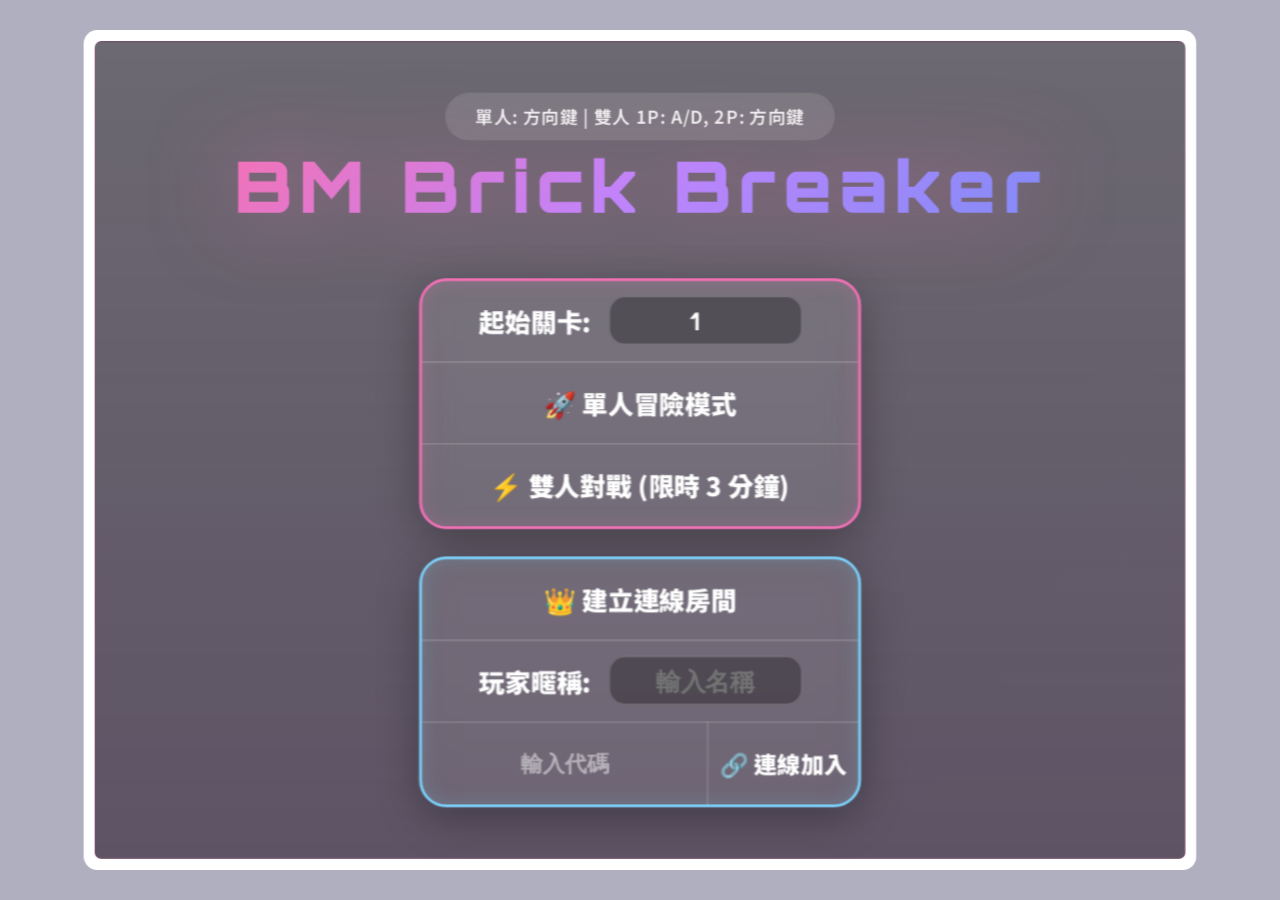
==== backup/index.html @ 0b7a9e68 "1" ====
<!doctype html>
<html lang="zh-Hant">
  <head>
    <meta charset="UTF-8" />
    <meta
      name="viewport"
      content="width=device-width, initial-scale=1.0, maximum-scale=1.0, user-scalable=no" />
    <title>BM Brick Breaker Unlimited</title>

    <!-- 新增 PWA 相關 meta 與 manifest -->
    <link rel="manifest" href="manifest.json" />
    <meta name="theme-color" content="#1e1b4b" />
    <meta name="apple-mobile-web-app-capable" content="yes" />
    <meta
      name="apple-mobile-web-app-status-bar-style"
      content="black-translucent" />
    <link rel="apple-touch-icon" href="icon-192.png" />
    <script src="https://cdn.socket.io/4.7.2/socket.io.min.js"></script>
    <style>
      @import url("https://fonts.googleapis.com/css2?family=Orbitron:wght@600;800;900&family=Noto+Sans+TC:wght@500;700;900&display=swap");

      body {
        margin: 0;
        background: rgba(
          30,
          27,
          75,
          0.35
        ) !important; /* 原本是深藍漸層，radial-gradient(circle at center, #1e1b4b 0%, #09090b 100%);*/
        color: #f8fafc;
        display: flex;
        justify-content: center;
        align-items: center;
        height: 100vh;
        font-family: "Noto Sans TC", sans-serif;
        overflow: hidden;

        /* 加入這三行防止文字選取與長按選單 */
        -webkit-user-select: none;
        user-select: none;
        -webkit-touch-callout: none;
      }

      #wrap {
        position: relative;
        border-radius: 10px;
        padding: 8px;
        background: rgb(255, 255, 255);
        backdrop-filter: blur(16px);
        flex-shrink: 0;
      }

      canvas {
        background: linear-gradient(
          135deg,
          #ffeaea,
          #fff4e6,
          #e6f7ff,
          #f0fff0,
          #fff0f0
        );
        border-radius: 12px;
        border: 1px solid rgba(255, 255, 255, 0.08);
        box-shadow: inset 0 0 40px rgba(0, 0, 0, 0.9);
        display: none;
      }

      #status {
        position: absolute;
        top: -1px;
        left: 16px;
        right: 16px;
        display: none;
        justify-content: space-between;
        align-items: center;
        flex-wrap: nowrap;
        gap: 8px;
        pointer-events: none;
      }
      /* =========================================
   單人/連線模式專屬：水平狀態列佈局
   ========================================= */
      body.single-layout #status {
        justify-content: center;
        gap: 20px;
      }

      body.single-layout .stat-card {
        flex-direction: row; /* 從垂直改為水平排列 */
        border-radius: 40px; /* 圓角藥丸狀 */
        padding: 8px 12px;
        min-width: auto;
        gap: 16px;
        /*height: 48px; 固定較小的高度，防止往下擋住畫布 */
      }

      body.single-layout .score-bar,
      body.single-layout .energy-bar {
        margin-top: 0; /* 清除原本垂直排列用的邊距 */
        width: 90px;
        height: 10px;
        border-radius: 5px;
        display: block;
      }

      /* 將中央 Level 區塊的文字與數字改為水平 */
      body.single-layout .center-card {
        flex-direction: row;
      }

      body.single-layout .center-card > div {
        flex-direction: row !important;
        align-items: center;
        gap: 8px;
      }

      /* 隱藏原本用於垂直佈局的分隔線 */
      body.single-layout .center-card > div:nth-child(2) {
        display: none;
      }
      .stat-card {
        background: linear-gradient(
          135deg,
          rgba(255, 245, 245, 0.5),
          rgba(255, 240, 240, 0.1)
        );
        border-radius: 12px;
        padding: 8px 18px;
        display: flex;
        flex-direction: column;
        align-items: center;
        gap: 8px;
        min-width: 160px;
        box-shadow:
          0 8px 20px rgba(0, 0, 0, 0.4),
          inset 0 1px 0 rgba(255, 255, 255, 0.2);
        backdrop-filter: blur(8px);
      }

      .stat-label {
        font-family: "Orbitron", sans-serif;
        font-size: 15px;
        font-weight: 800;
        letter-spacing: 1.5px;
        color: #f472b6;
        white-space: nowrap;
      }

      .stat-value {
        font-family: "Orbitron", sans-serif;
        font-size: 24px;
        font-weight: 900;
        color: #f8fafc;
        text-shadow: 0 0 10px rgba(244, 114, 182, 0.6);
        white-space: nowrap;
      }

      .center-card {
        display: flex;
        flex-direction: row;
        align-items: center;
        gap: 15px;
        min-width: 200px;
      }

      .score-bar {
        width: 120px;
        height: 8px;
        background: rgba(0, 0, 0, 0.4);
        border-radius: 4px;
        overflow: hidden;
        border: 1px solid rgba(255, 255, 255, 0.05);
        flex-shrink: 0;
        display: none;
      }

      .energy-bar {
        width: 120px;
        height: 6px;
        margin-top: 4px;
        background: rgba(0, 0, 0, 0.4);
        border-radius: 3px;
        overflow: hidden;
        border: 1px solid rgba(255, 255, 255, 0.05);
        flex-shrink: 0;
      }

      .energy-fill,
      .score-fill {
        height: 100%;
        transition: width 0.2s cubic-bezier(0.4, 0, 0.2, 1);
        box-shadow: 0 0 12px currentColor;
      }

      .lives-display {
        display: flex;
        gap: 6px;
        align-items: center;
        margin-top: 2px;
      }

      .life-heart {
        width: 20px;
        height: 20px;
        background: url('data:image/svg+xml;utf8,<svg xmlns="http://www.w3.org/2000/svg" viewBox="0 0 24 24" fill="%23f472b6"><path d="M12 21.35l-1.45-1.32C5.4 15.36 2 12.28 2 8.5 2 5.42 4.42 3 7.5 3c1.74 0 3.41.81 4.5 2.09C13.09 3.81 14.76 3 16.5 3 19.58 3 22 5.42 22 8.5c0 3.78-3.4 6.86-8.55 11.54L12 21.35z"/></svg>')
          center/contain no-repeat;
        filter: drop-shadow(0 0 8px rgba(244, 114, 182, 0.7));
      }
      /* 高級感毛玻璃半透明說明框 */
      #cheat-info {
        position: relative;
        bottom: auto;
        left: auto;
        width: auto;
        padding: 8px 22px;
        background: rgba(255, 255, 255, 0.12);
        border-radius: 30px;
        backdrop-filter: blur(12px);
        -webkit-backdrop-filter: blur(12px);
        color: rgba(255, 255, 255, 0.9);
        font-size: 13px;
        text-align: center;
        letter-spacing: 0.5px;
        font-weight: 600;
        white-space: nowrap;
      }

      #overlay {
        position: absolute;
        inset: 8px;
        background:
          linear-gradient(rgba(10, 5, 20, 0.6), rgba(25, 10, 35, 0.7)),
          url("assets/babymonster/logo.png") center/cover no-repeat;
        display: flex;
        flex-direction: column;
        justify-content: center;
        align-items: center;
        z-index: 100;
        border-radius: 5px;
        border: 1px solid rgba(236, 72, 153, 0.15);
      }

      #overlay h1 {
        font-family: "Orbitron", "Noto Sans TC", sans-serif;
        font-size: 52px;
        font-weight: 900;
        margin-top: 0px !important; /* 縮小下邊距，讓說明框緊鄰標題 */
        background: linear-gradient(
          135deg,
          #f472b6 0%,
          #c084fc 50%,
          #818cf8 100%
        );
        -webkit-background-clip: text;
        -webkit-text-fill-color: transparent;
        filter: drop-shadow(0 0 30px rgba(244, 114, 182, 0.5));
        letter-spacing: 5px;
        max-width: 100%;
        text-align: center;
        box-sizing: border-box;
      }

      .btn {
        padding: 16px 40px;
        font-family: "Noto Sans TC", sans-serif;
        font-size: 19px;
        font-weight: 900;
        cursor: pointer;
        background: rgba(255, 255, 255, 0.15);
        backdrop-filter: blur(12px);
        -webkit-backdrop-filter: blur(12px);
        border: 1px solid rgba(180, 210, 255, 0.4);
        color: #ffffff;
        text-shadow: 0 2px 4px rgba(0, 0, 0, 0.6);
        border-radius: 14px;
        transition: all 0.3s cubic-bezier(0.4, 0, 0.2, 1);
        margin: 10px;

        /* [修改點 1]: 防止字體換行，設定為 max-content 並給定最小寬度 */
        width: max-content;
        min-width: 280px;
        white-space: nowrap;

        box-shadow:
          0 8px 32px 0 rgba(0, 0, 0, 0.3),
          inset 0 0 10px rgba(255, 255, 255, 0.05);
        letter-spacing: 1.5px;
      }

      .btn:hover {
        background: rgba(255, 255, 255, 0.25);
        border-color: rgba(180, 210, 255, 0.8);
        transform: translateY(-3px) scale(1.02);
        box-shadow:
          0 12px 40px 0 rgba(0, 0, 0, 0.4),
          inset 0 0 15px rgba(255, 255, 255, 0.1);
      }

      .input-level {
        padding: 12px 20px;
        font-family: "Orbitron", sans-serif;
        font-size: 18px;
        font-weight: bold;
        border-radius: 14px;
        background: rgba(255, 255, 255, 0.15);
        border: 1px solid rgba(180, 210, 255, 0.4);
        color: #ffffff;
        width: 100px;
        text-align: center;
        outline: none;
        box-shadow: inset 0 2px 10px rgba(0, 0, 0, 0.2);
      }
      .input-level:focus {
        border-color: rgba(180, 210, 255, 0.8);
        background: rgba(255, 255, 255, 0.25);
      }

      /* 專屬馬卡龍選單按鈕 (底色與外框交換) */
      .menu-item-macaron {
        width: 320px;
        height: 64px;
        border-radius: 20px;
        display: flex;
        align-items: center;
        justify-content: center;
        gap: 12px;
        font-family: "Noto Sans TC", sans-serif;
        font-size: 19px;
        font-weight: 900;
        cursor: pointer;
        box-sizing: border-box;

        /* 按鈕底色半透毛玻璃效果 */
        background: rgba(255, 255, 255, 0.1);
        backdrop-filter: blur(12px);
        -webkit-backdrop-filter: blur(12px);

        /* 外框預設2px，顏色由下方 class 決定 */
        border: 2px solid;

        transition: all 0.3s cubic-bezier(0.4, 0, 0.2, 1);
        color: #ffffff; /* 白字在暗色系毛玻璃中最清晰 */
        margin: 0;
        white-space: nowrap;
      }

      .menu-item-macaron:hover {
        transform: translateY(-4px) scale(1.02);
        background: rgba(255, 255, 255, 0.2);
      }

      /* 外框改為馬卡龍色系，並加上同色系內外發光 */
      .macaron-yellow {
        border-color: #fde047;
        text-shadow: 0 0 8px rgba(253, 224, 71, 0.6);
        box-shadow:
          0 8px 32px rgba(0, 0, 0, 0.3),
          inset 0 0 15px rgba(253, 224, 71, 0.2);
      }
      .macaron-yellow:hover {
        box-shadow:
          0 14px 28px rgba(0, 0, 0, 0.4),
          inset 0 0 25px rgba(253, 224, 71, 0.5);
      }

      .macaron-pink {
        border-color: #f472b6;
        text-shadow: 0 0 8px rgba(244, 114, 182, 0.6);
        box-shadow:
          0 8px 32px rgba(0, 0, 0, 0.3),
          inset 0 0 15px rgba(244, 114, 182, 0.2);
      }
      .macaron-pink:hover {
        box-shadow:
          0 14px 28px rgba(0, 0, 0, 0.4),
          inset 0 0 25px rgba(244, 114, 182, 0.5);
      }

      .macaron-blue {
        border-color: #7dd3fc;
        text-shadow: 0 0 8px rgba(125, 211, 252, 0.6);
        box-shadow:
          0 8px 32px rgba(0, 0, 0, 0.3),
          inset 0 0 15px rgba(125, 211, 252, 0.2);
      }
      .macaron-blue:hover {
        box-shadow:
          0 14px 28px rgba(0, 0, 0, 0.4),
          inset 0 0 25px rgba(125, 211, 252, 0.5);
      }

      /* 輸入框一併調整成半透底、馬卡龍黃色外框 */
      .input-level-macaron {
        padding: 6px 12px;
        font-family: "Orbitron", sans-serif;
        font-size: 18px;
        font-weight: bold;
        border-radius: 12px;
        background: rgba(255, 255, 255, 0.1);
        border: 2px solid #fde047;
        color: #ffffff;
        width: 80px;
        text-align: center;
        outline: none;
        box-shadow: inset 0 2px 6px rgba(0, 0, 0, 0.2);
        transition: all 0.2s;
      }
      .input-level-macaron:focus {
        background: rgba(255, 255, 255, 0.25);
        border-color: #fef08a;
        box-shadow: 0 0 10px rgba(253, 224, 71, 0.4);
      }

      #loading {
        font-size: 18px;
        color: #f8bbd0;
        letter-spacing: 1px;
      }

      /* 強制取消繼承 h1 的透明漸層與陰影，恢復正常文字顯示 */
      .victory-screen,
      .victory-screen * {
        -webkit-text-fill-color: initial !important;
        background-clip: border-box !important;
        -webkit-background-clip: border-box !important;
      }

      .victory-screen {
        display: flex;
        flex-direction: column;
        align-items: center;
        gap: 10px;
        width: 100%;
      }
      .ranking-container {
        background: rgba(0, 0, 0, 0.65);
        border: 1px solid rgba(255, 255, 255, 0.2);
        border-radius: 12px;
        padding: 12px 24px;
        width: 320px;
        max-height: 220px; /* 限制高度，超過可滾動 */
        overflow-y: auto;
        margin-top: 16px;
        box-shadow: inset 0 0 15px rgba(0, 0, 0, 0.5);
      }

      /* 優化計分板配色，提高辨識度 */
      .ranking-item {
        display: flex;
        justify-content: space-between;
        align-items: center;
        padding: 10px 16px;
        border-bottom: 1px solid rgba(255, 255, 255, 0.15);
        font-family: "Noto Sans TC", sans-serif;
        font-size: 16px;
        font-weight: 700;
        color: #ffffff; /* 強制白字 */
        background: rgba(255, 255, 255, 0.05); /* 加上微亮底色 */
      }
      .ranking-item:nth-child(even) {
        background: rgba(255, 255, 255, 0.02);
      }

      .ranking-item:last-child {
        border-bottom: none;
      }
      .trophy {
        font-size: 64px;
        filter: drop-shadow(0 0 20px rgba(0, 240, 255, 0.6));
        animation: bounce 1.5s infinite;
      }

      @keyframes bounce {
        0%,
        100% {
          transform: translateY(0);
        }
        50% {
          transform: translateY(-8px);
        }
      }

      .victory-title {
        font-family: "Orbitron", "Noto Sans TC", sans-serif;
        font-size: 42px;
        font-weight: 800;
        text-shadow: 0 0 15px currentColor;
        letter-spacing: 3px;
      }

      .winner-score {
        font-family: "Orbitron", sans-serif;
        font-size: 36px;
        font-weight: 800;
        color: #fff;
        text-shadow: 0 0 10px rgba(255, 255, 255, 0.5);
      }

      .vs-score {
        font-family: "Orbitron", sans-serif;
        font-size: 24px;
        color: rgba(255, 255, 255, 0.7);
      }

      .vbtn-solo,
      .vbtn-group {
        position: absolute;
        bottom: 48px;
        display: none;
        align-items: center;
        gap: 16px;
        z-index: 1000;
        touch-action: none;
        -webkit-user-select: none;
        user-select: none;
        pointer-events: none;
      }
      #vbtn-solo-left {
        left: 20px;
      }
      #vbtn-solo-right {
        right: 20px;
      }
      #vbtn-p1-group {
        left: 20px;
      }
      #vbtn-p2-group {
        right: 20px;
      }

      .vbtn-group-label {
        position: absolute;
        top: -26px;
        left: 0;
        right: 0;
        text-align: center;
        font-family: "Orbitron", sans-serif;
        font-size: 14px;
        font-weight: 800;
        letter-spacing: 1.5px;
        text-shadow: 0 0 8px currentColor;
        opacity: 0.9;
      }

      .vbtn-solo .btn,
      .vbtn-group .btn {
        /* 加入這行，防止瀏覽器處理預設觸控手勢 (如雙擊放大) */
        touch-action: none;

        pointer-events: auto;
        box-sizing: border-box;
        flex-shrink: 0;
        padding: 0;
        margin: 0;
        color: #ffffff;
        font-weight: 900;
        font-size: 28px;
        width: 70px;
        height: 70px;
        min-width: 70px;
        min-height: 70px;
        display: flex;
        align-items: center;
        justify-content: center;
        border-radius: 50%;
        aspect-ratio: 1 / 1;
        background: rgba(255, 255, 255, 0.15);
        border: 2px solid rgba(255, 255, 255, 0.3);
        backdrop-filter: blur(8px);
        -webkit-backdrop-filter: blur(8px);
        box-shadow:
          0 6px 16px rgba(0, 0, 0, 0.4),
          inset 0 1px 0 rgba(255, 255, 255, 0.2);
        opacity: 0.8;
        transition:
          background 0.15s ease,
          transform 0.1s ease,
          opacity 0.15s ease,
          border-color 0.15s ease;
      }
      .vbtn-solo .btn.pressed,
      .vbtn-group .btn.pressed {
        background: rgba(255, 255, 255, 0.4);
        color: #fff;
        border-color: rgba(255, 255, 255, 0.8);
        opacity: 1;
        transform: scale(0.92);
        box-shadow: 0 0 20px rgba(255, 255, 255, 0.5);
      }

      /* Online Battle UI */
      body.online-battle-mode #game {
        margin-bottom: 10px;
      }
      #game-wrap.online-battle-layout {
        width: min(1060px, 96vw);
      }
      /* 新增左右與下方對手容器 */
      /* 左右兩側對手容器 */
      .side-opponents {
        display: none;
        position: absolute;
        top: 0;
        width: 160px; /* 稍微加寬以容納完整卡片 */
        max-height: 600px;
        flex-direction: column;
        gap: 10px;
        z-index: 50;
      }
      #online-opponents-left {
        right: calc(100% + 16px);
      }
      #online-opponents-right {
        left: calc(100% + 16px);
      }

      /* 下方對手容器 */
      .bottom-opponents {
        display: none;
        position: absolute;
        top: calc(100% + 16px);
        left: 0;
        right: 0;
        flex-wrap: wrap;
        justify-content: center;
        gap: 10px;
      }
      .bottom-opponent-tag {
        background: rgba(9, 9, 11, 0.85);
        border: 1px solid rgba(192, 132, 252, 0.5);
        border-radius: 8px;
        padding: 8px 16px;
        font-family: "Orbitron", "Noto Sans TC", sans-serif;
        font-size: 14px;
        font-weight: 900;
        color: #fff;
        white-space: nowrap;
        box-shadow: 0 4px 12px rgba(0, 0, 0, 0.5);
      }

      /* 確保縮圖卡片樣式正確套用 */
      .online-opponent {
        position: relative;
        padding: 8px;
        box-sizing: border-box;
        border-radius: 10px;
        border: 1px solid rgb(219, 198, 209) !important; /* 馬卡龍粉色邊框 */
        background: rgba(255, 255, 255, 0.85) !important; /* 改為半透明白底 */
        backdrop-filter: blur(8px);
        max-width: 150px;
        max-height: 150px;
      }
      .online-opponent.eliminated {
        opacity: 0.4;
        filter: grayscale(1);
      }
      .online-opponent-head {
        display: flex;
        justify-content: space-between;
        align-items: center;
        gap: 6px;
        font-family: "Noto Sans TC", sans-serif;
        font-size: 12px;
        font-weight: 900;
        margin-bottom: 6px;
        color: #1e1b4b !important; /* 標題文字改為深藍色，確保高對比清晰度 */
      }
      .online-mini {
        display: block;
        width: 100%;
        aspect-ratio: 4/3; /* 自動維持比例 */
        height: auto;
        background: #09090b;
        border-radius: 6px;
        border: 1px solid rgba(255, 255, 255, 0.12);
      }
      #online-attack-status {
        display: none;
        position: absolute;
        left: 50%;
        bottom: 12px;
        transform: translateX(-50%);
        z-index: 300;
        padding: 8px 16px;
        border-radius: 999px;
        background: rgba(9, 9, 11, 0.8);
        border: 1px solid rgba(253, 224, 71, 0.55);
        color: #fde047;
        font-weight: 900;
        font-size: 14px;
        pointer-events: none;
        white-space: nowrap;
      }
      #online-blind {
        display: none;
        position: absolute;
        inset: 16px;
        z-index: 280;
        border-radius: 12px;
        background:
          radial-gradient(
            circle at center,
            rgba(255, 255, 255, 0.16),
            rgba(244, 114, 182, 0.5)
          ),
          url("assets/babymonster/logo.png") center/70% auto no-repeat;
        opacity: 0.78;
        pointer-events: none;
        animation: onlineBlindPulse 0.45s infinite alternate;
      }
      @keyframes onlineBlindPulse {
        from {
          opacity: 0.62;
          transform: scale(1);
        }
        to {
          opacity: 0.82;
          transform: scale(1.025);
        }
      }
      #p1-energy-wrap.online-energy-ready {
        cursor: pointer;
        animation: onlineEnergyPulse 0.65s infinite alternate;
      }
      @keyframes onlineEnergyPulse {
        from {
          filter: drop-shadow(0 0 2px #fde047);
        }
        to {
          filter: drop-shadow(0 0 14px #fde047);
        }
      }
      @media (max-width: 1100px) {
        #online-opponents {
          left: 50%;
          top: calc(100% + 12px);
          transform: translateX(-50%);
          width: min(90vw, 430px);
          max-height: 190px;
          display: none;
          flex-wrap: wrap;
          gap: 6px;
          overflow-y: auto;
        }
        .online-opponent {
          width: 194px;
          margin: 0;
        }
        .online-mini {
          width: 180px;
          height: 126px;
        }
      }
      /* =========================================
   1. 首頁選單群組化排版 (無間隙設計)
   ========================================= */
      .menu-group {
        width: 320px;
        display: flex;
        flex-direction: column;
        border-radius: 20px;
        overflow: hidden;
        border: 2px solid;
        background: rgba(255, 255, 255, 0.1);
        backdrop-filter: blur(12px);
        -webkit-backdrop-filter: blur(12px);
      }
      .menu-group-top {
        border-color: #f472b6;
        box-shadow:
          0 8px 32px rgba(0, 0, 0, 0.3),
          inset 0 0 15px rgba(244, 114, 182, 0.2);
      }
      .menu-group-bottom {
        border-color: #7dd3fc;
        box-shadow:
          0 8px 32px rgba(0, 0, 0, 0.3),
          inset 0 0 15px rgba(125, 211, 252, 0.2);
      }
      .menu-group-item {
        width: 100%;
        height: 60px;
        display: flex;
        align-items: center;
        justify-content: center;
        gap: 12px;
        background: transparent;
        border: none;
        border-bottom: 1px solid rgba(255, 255, 255, 0.2);
        color: #fff;
        font-family: "Noto Sans TC", sans-serif;
        font-size: 19px;
        font-weight: 900;
        cursor: pointer;
        box-sizing: border-box;
        transition: background 0.3s ease;
        margin: 0;
        padding: 0;
      }
      .menu-group-item:last-child {
        border-bottom: none;
      }
      button.menu-group-item:hover {
        background: rgba(255, 255, 255, 0.15);
      }
      div.menu-group-item {
        cursor: default;
      }

      .menu-group-item input[type="number"],
      .menu-group-item input[type="text"]:not(#room-code-input) {
        background: rgba(0, 0, 0, 0.3);
        border: 1px solid rgba(255, 255, 255, 0.2);
        color: #fff;
        font-family: "Orbitron", sans-serif;
        font-size: 18px;
        font-weight: bold;
        text-align: center;
        border-radius: 12px;
        padding: 6px 10px;
        width: 120px;
        outline: none;
        transition: all 0.3s;
      }
      .menu-group-item input:focus {
        background: rgba(0, 0, 0, 0.5);
        border-color: rgba(255, 255, 255, 0.6);
        box-shadow: 0 0 10px rgba(255, 255, 255, 0.2);
      }

      /* 左右分割的輸入框與按鈕 */
      .menu-group-item.split {
        gap: 0;
      }
      .menu-group-item.split input {
        flex: 1;
        min-width: 0; /* 關鍵：解除 input 預設寬度限制，防止撐破外框 */
        width: 100%;
        height: 100%;
        border-radius: 0;
        border: none;
        border-right: 1px solid rgba(255, 255, 255, 0.2);
        background: transparent;
        text-transform: uppercase;
        font-family: "Orbitron", sans-serif;
        font-size: 16px;
        font-weight: bold;
        color: #fff;
        text-align: center;
        outline: none;
      }
      .menu-group-item.split input::placeholder {
        text-transform: none;
        color: rgba(255, 255, 255, 0.5);
      }
      .menu-group-item.split input:focus {
        background: rgba(255, 255, 255, 0.1);
      }

      .menu-group-item.split button {
        flex: 0 0 110px; /* 固定按鈕寬度為 110px */
        width: 110px;
        height: 100%;
        background: transparent;
        border: none;
        color: #fff;
        font-family: "Noto Sans TC", sans-serif;
        font-size: 17px;
        font-weight: 900;
        cursor: pointer;
        transition: background 0.3s ease;
        white-space: nowrap;

        /* 確保文字絕對置中 */
        display: flex;
        justify-content: center;
        align-items: center;
        padding: 0;
        margin: 0;
      }
      .menu-group-item.split button:hover {
        background: rgba(255, 255, 255, 0.15);
      }

      /* =========================================
   2. 多人連線大廳網格排版 (支援 99 人與捲軸)
   ========================================= */
      #player-list {
        display: grid !important;
        grid-template-columns: repeat(3, 1fr);
        /* 加入這行，讓網格項目強制靠上方緊密排列 */
        align-content: start !important;
        gap: 8px;
        background: rgba(0, 0, 0, 0.65) !important;
        padding: 16px !important;

        width: 100%;
        min-width: 540px; /* 確保有足夠寬度容納 3 欄 */
        min-height: 215px; /* 預留 4 列空間 */
        max-height: 215px; /* 超過 4 列觸發捲軸 */
        overflow-y: auto;
        margin-bottom: 20px;
        border: 1px solid rgba(192, 132, 252, 0.5) !important;
        box-shadow: inset 0 0 20px rgba(0, 0, 0, 0.8);
        box-sizing: border-box;
      }

      /* 美化捲軸 */
      #player-list::-webkit-scrollbar {
        width: 6px;
      }
      #player-list::-webkit-scrollbar-track {
        background: transparent;
      }
      #player-list::-webkit-scrollbar-thumb {
        background: rgba(255, 255, 255, 0.3);
        border-radius: 3px;
      }

      .lobby-player-item {
        font-family: "Noto Sans TC", sans-serif;
        font-size: 14px;
        padding: 0 12px;
        display: flex;
        justify-content: space-between;
        align-items: center;
        border-radius: 8px;
        background: rgba(255, 255, 255, 0.06);
        border: 1px solid rgba(255, 255, 255, 0.1);
        color: #fff;
        box-sizing: border-box;
        height: 35px;
      }
      /* 手機版 (寬度 768px 以下) 的專屬排版 */
      @media (max-width: 768px) {
        /* 大廳網格改為 2 欄，取消絕對寬度限制 */
        #player-list {
          min-width: 100% !important;
          grid-template-columns: repeat(3, 1fr) !important;
          padding: 12px !important;
        }

        /* 選單群組自動適應手機寬度 */
        .menu-group {
          width: 90vw;
          max-width: 320px;
        }
      }
      @media (max-width: 1000px) {
        /* 縮小手機版的對手畫布尺寸以節省空間 */
        .online-opponent {
          width: 110px !important;
          padding: 4px !important;
        }
        .online-mini {
          width: 100% !important;
          border-radius: 4px !important;
        }
        .online-opponent-head {
          font-size: 10px !important;
        }
      }
      @media (max-width: 768px) {
        .vbtn-solo .btn,
        .vbtn-group .btn {
          width: 80px; /* 放大觸控區 */
          height: 80px;
          font-size: 32px; /* 箭頭放大 */
        }

        /* 讓按鈕緊貼螢幕下緣與兩側 */
        #vbtn-solo-left,
        #vbtn-p1-group {
          left: 10px;
          bottom: 20px;
        }
        #vbtn-solo-right,
        #vbtn-p2-group {
          right: 10px;
          bottom: 20px;
        }
      }
      @media (orientation: portrait) {
        /* 1. 下方預留空間 */
        body.online-battle-mode #wrap {
          padding-top: 16px !important;
          padding-bottom: 520px !important;
        }

        /* 2. 容器設定橫向排列與欄位間距 */
        .side-opponents {
          position: absolute !important;
          width: calc(100% - 32px) !important;
          left: 16px !important;
          right: 16px !important;
          flex-direction: row !important;
          gap: 10px !important; /* 卡片之間的緊密間距 */
        }

        #online-opponents-left {
          top: auto !important;
        }

        #online-opponents-right {
          top: auto !important;
        }

        /* 3. 卡片自動伸展填滿整排 (消除大間隙並拉寬) */
        .online-opponent {
          flex: 1 1 0px !important; /* 自動平分剩餘空間並拉寬 */
          width: auto !important; /* 解除固定寬度限制 */
          padding: 6px !important;
          margin: 0 !important;
          
        }

        /* 4. 畫布隨寬度自動等比放大 */
        .online-mini {
          width: 100% !important;
          height: auto !important;
          aspect-ratio: 4 / 3 !important;
        }

        .bottom-opponents {
          top: calc(100% + 16px) !important;
        }
      }
    </style>
  </head>
  <body>
    <div id="vbtn-solo-left" class="vbtn-solo"><div class="btn">◀</div></div>
    <div id="vbtn-solo-right" class="vbtn-solo"><div class="btn">▶</div></div>

    <div id="vbtn-p1-group" class="vbtn-group">
      <span class="vbtn-group-label" style="color: #f472b6">1P</span>
      <div class="btn">◀</div>
      <div class="btn">▶</div>
    </div>
    <div id="vbtn-p2-group" class="vbtn-group">
      <span class="vbtn-group-label" style="color: #38bdf8">2P</span>
      <div class="btn">◀</div>
      <div class="btn">▶</div>
    </div>
    <div id="wrap" style="width: 800px; height: 600px">
      <div id="overlay">
        <div id="cheat-info">單人: 方向鍵 | 雙人 1P: A/D, 2P: 方向鍵</div>
        <h1 id="title">BM Brick Breaker</h1>

        <div id="loading">正在載入遊戲資源...</div>
        <div
          id="menu-btns"
          style="
            display: none;
            flex-direction: column;
            align-items: center;
            gap: 20px;
            width: 100%;
          ">
          <!-- 上方群組：選關與模式 -->
          <div class="menu-group menu-group-top">
            <div class="menu-group-item">
              <label>起始關卡:</label>
              <input
                type="number"
                id="start-level"
                value="1"
                min="1"
                max="999" />
            </div>
            <button class="menu-group-item" onclick="startGame(1)">
              🚀 單人冒險模式
            </button>
            <button class="menu-group-item" onclick="startGame(2)">
              ⚡ 雙人對戰 (限時 3 分鐘)
            </button>
          </div>

          <!-- 下方群組：連線功能 -->
          <div class="menu-group menu-group-bottom">
            <button class="menu-group-item" onclick="createRoom()">
              👑 建立連線房間
            </button>
            <div class="menu-group-item">
              <label>玩家暱稱:</label>
              <input
                type="text"
                id="player-name-input"
                placeholder="輸入名稱"
                maxlength="10" />
            </div>
            <div class="menu-group-item split">
              <input type="text" id="room-code-input" placeholder="輸入代碼" />
              <button onclick="joinRoom()">🔗 連線加入</button>
            </div>
          </div>
        </div>
        <!-- menu-btns 結束標籤 -->

        <!-- 用來顯示房間代碼與等待狀態的文字 -->
        <div
          id="room-status"
          style="
            color: #fde047;
            font-weight: bold;
            margin-top: 10px;
            text-align: center;
            display: none;
          "></div>
        <!-- 新增的大廳與準備畫面 -->
        <div
          id="lobby-screen"
          style="
            display: none;
            flex-direction: column;
            align-items: center;
            width: 100%;
            z-index: 200;
          ">
          <div style="font-size: 16px; color: #94a3b8; margin-bottom: 4px">
            多人連線大廳
          </div>
          <h2
            style="
              color: #fde047;
              font-family: &quot;Orbitron&quot;;
              font-size: 28px;
              margin-bottom: 10px;
            ">
            房間代碼: <span id="lobby-code" style="color: #fff"></span>
          </h2>

          <div
            id="player-list"
            style="
              background: rgba(0, 0, 0, 0.6);
              padding: 15px 30px;
              min-width: 280px;
              margin-bottom: 20px;
              border: 1px solid #c084fc;
            ">
            <!-- JS 會在這裡動態列出所有玩家 -->
          </div>

          <button
            id="btn-ready"
            class="menu-item-macaron macaron-pink"
            onclick="toggleReady()">
            準備完成
          </button>

          <div
            id="lobby-countdown"
            style="
              font-size: 15px;
              color: #f43f5e;
              font-weight: bold;
              margin-top: 2px;
              display: none;
            ">
            遊戲將在 10 秒後開始...
          </div>
        </div>
      </div>

      <div id="status">
        <div class="stat-card">
          <!-- 排名與 1P 標籤並排 -->
          <div style="display: flex; gap: 8px; align-items: center">
            <span
              class="stat-label"
              style="color: #fde047; font-size: 16px"
              id="p1-rank"></span>
            <span class="stat-label" id="p1-label" style="color: #f472b6"
              >1P <span class="stat-value" id="p1-score">0</span></span
            >
          </div>

          <div class="score-bar">
            <div
              id="p1-width-bar"
              class="score-fill"
              style="background: #f472b6; width: 100%"></div>
          </div>
          <!-- 能量條與愛心...保持原樣 -->
          <div class="energy-bar" id="p1-energy-wrap">
            <div
              id="p1-energy-bar"
              class="energy-fill"
              style="
                background: linear-gradient(90deg, #f472b6, #c084fc);
                width: 0%;
              "></div>
          </div>
          <div id="p1-lives" class="lives-display" style="display: none"></div>
        </div>
        <div
          class="stat-card center-card"
          style="background: rgba(30, 27, 75, 0.85); border-color: #ffb3c6">
          <div
            style="display: flex; flex-direction: column; align-items: center"
            id="timer-container">
            <span class="stat-label" style="color: #fde047">TIME</span>
            <span id="timer-txt" class="stat-value">03:00</span>
          </div>
          <div
            style="
              width: 1px;
              height: 40px;
              background: rgba(255, 255, 255, 0.2);
            "></div>
          <div
            style="display: flex; flex-direction: column; align-items: center">
            <span class="stat-label" style="color: #fff">LEVEL</span>
            <span id="level-txt" class="stat-value">1</span>
          </div>
        </div>
        <div class="stat-card" id="p2-card">
          <span class="stat-label" style="color: #38bdf8"
            >2P <span class="stat-value" id="p2-score">0</span></span
          >

          <div class="score-bar">
            <div
              id="p2-width-bar"
              class="score-fill"
              style="background: #38bdf8; width: 100%"></div>
          </div>
          <div class="energy-bar" id="p2-energy-wrap">
            <div
              id="p2-energy-bar"
              class="energy-fill"
              style="
                background: linear-gradient(90deg, #38bdf8, #818cf8);
                width: 0%;
              "></div>
          </div>
        </div>
      </div>

      <canvas id="game" width="800" height="600"></canvas>

      <div id="online-opponents-left" class="side-opponents"></div>
      <div id="online-opponents-right" class="side-opponents"></div>
      <div id="online-opponents-bottom" class="bottom-opponents"></div>
      <div id="online-blind"></div>
      <div id="online-attack-status"></div>
    </div>

    <script>
      const IMG = {
        brickFull: [
          "assets/Breakout Tile Set Free/PNG/01-Breakout-Tiles.png",
          "assets/Breakout Tile Set Free/PNG/03-Breakout-Tiles.png",
          "assets/Breakout Tile Set Free/PNG/05-Breakout-Tiles.png",
          "assets/Breakout Tile Set Free/PNG/07-Breakout-Tiles.png",
          "assets/Breakout Tile Set Free/PNG/09-Breakout-Tiles.png",
          "assets/Breakout Tile Set Free/PNG/11-Breakout-Tiles.png",
          "assets/Breakout Tile Set Free/PNG/13-Breakout-Tiles.png",
        ],
        brickCrack: [
          "assets/Breakout Tile Set Free/PNG/02-Breakout-Tiles.png",
          "assets/Breakout Tile Set Free/PNG/04-Breakout-Tiles.png",
          "assets/Breakout Tile Set Free/PNG/06-Breakout-Tiles.png",
          "assets/Breakout Tile Set Free/PNG/08-Breakout-Tiles.png",
          "assets/Breakout Tile Set Free/PNG/10-Breakout-Tiles.png",
          "assets/Breakout Tile Set Free/PNG/12-Breakout-Tiles.png",
          "assets/Breakout Tile Set Free/PNG/14-Breakout-Tiles.png",
        ],

        slow: "assets/Breakout Tile Set Free/PNG/41-Breakout-Tiles.png",
        fire: "assets/Breakout Tile Set Free/PNG/44-Breakout-Tiles.png",
        grow: "assets/Breakout Tile Set Free/PNG/47-Breakout-Tiles.png",

        padS: "assets/Breakout Tile Set Free/PNG/51-Breakout-Tiles.png",
        padM: "assets/Breakout Tile Set Free/PNG/53-Breakout-Tiles.png",
        padL: "assets/Breakout Tile Set Free/PNG/55-Breakout-Tiles.png",

        ball: "assets/Breakout Tile Set Free/PNG/58-Breakout-Tiles.png",
        heart: "assets/Breakout Tile Set Free/PNG/60-Breakout-Tiles.png",
      };

      const SND = {
        hit: "assets/sounds/brick_hit.mp3",
        brk: "assets/sounds/brick_break.mp3",
        bounce: "assets/sounds/ball_bounce.mp3",
        music: "assets/sounds/bg_music.mp3",
      };

      const loaded = {};
      const bgImages = [];
      for (let i = 1; i <= 24; i++) {
        // 假設你的圖片一樣放在 assets/babymonster/ 資料夾下
        bgImages.push(`assets/babymonster/bm_${i}.jpg`);
      }

      // 新增一個變數，用來記住「當前這關」抽到的背景圖
      let currentBgKey = "";

      function loadAll() {
        const jobs = [];
        for (const [k, src] of Object.entries(IMG)) {
          const list = Array.isArray(src) ? src : [src];
          list.forEach((s, i) => {
            jobs.push(
              new Promise((res) => {
                const im = new Image();
                im.src = s;
                const done = (img) => {
                  if (Array.isArray(src)) {
                    (loaded[k] = loaded[k] || [])[i] = img;
                  } else loaded[k] = img;
                  res();
                };
                im.onload = () => done(im);
                im.onerror = () => done(null);
                setTimeout(() => {
                  if (!loaded[k]) done(null);
                }, 8000);
              }),
            );
          });
        }
        for (const src of bgImages) {
          jobs.push(
            new Promise((res) => {
              const im = new Image();
              im.src = src;
              const done = (img) => {
                loaded[src] = img;
                res();
              };
              im.onload = () => done(im);
              im.onerror = () => done(null);
              setTimeout(() => {
                if (!loaded[src]) done(null);
              }, 8000);
            }),
          );
        }
        for (const [k, s] of Object.entries(SND)) {
          const a = new Audio(s);
          a.volume = 0.5;
          loaded[k] = a;
          a.play()
            .then(() => {
              a.pause();
              a.currentTime = 0;
            })
            .catch(() => {});
        }
        loaded.music.loop = true;
        loaded.music.volume = 0.25;
        return Promise.all(jobs);
      }

      const cv = document.getElementById("game"),
        ctx = cv.getContext("2d");
      const overlay = document.getElementById("overlay"),
        menuBtns = document.getElementById("menu-btns"),
        loadingTxt = document.getElementById("loading"),
        titleEl = document.getElementById("title"),
        levelTxt = document.getElementById("level-txt"),
        timerTxt = document.getElementById("timer-txt"),
        timerContainer = document.getElementById("timer-container"),
        p1ScoreEl = document.getElementById("p1-score"),
        p2ScoreEl = document.getElementById("p2-score"),
        p1WidthBar = document.getElementById("p1-width-bar"),
        p2WidthBar = document.getElementById("p2-width-bar"),
        p1EnergyBar = document.getElementById("p1-energy-bar"),
        p2EnergyBar = document.getElementById("p2-energy-bar");

      let mode = 1;
      let level = 1,
        running = false,
        animId = null;
      const keys = {};
      let showVirtual = false;

      let gameTimeRemaining = 180;
      let comboCount = 0;
      let comboTimer = 0;

      // Online Battle：本機跑自己的物理，Server 只交換狀態快照與干擾事件。
      let onlineMode = false,
        myPlayerId = null,
        onlinePlayers = {};
      let onlineLastStateSend = 0,
        onlineBlindTimer = 0,
        onlineSpeedTimer = 0;
      let onlineEliminated = false,
        onlineMatchFinished = false,
        onlineAttackCooldown = 0,
        onlineAttackPending = false;

      // [修改點 4]: Boss 擴充 parts 屬性，用於隨機組合外觀
      let boss = {
        active: false,
        level: 10,
        x: 400,
        y: 150,
        w: 160,
        h: 100,
        hp: 100,
        maxHp: 100,
        phase: 1,
        dx: 2,
        attackCooldown: 0,
        bullets: [],
        flashTimer: 0,
        parts: {},
      };

      function makePlayer(color, lightColor) {
        return {
          x: 0,
          y: 556,
          w: 120,
          h: 22,
          speed: 9,
          minW: 50,
          maxW: 320,
          color,
          lightColor,
          score: 0,
          ball: {
            x: 400,
            y: 300,
            r: 11,
            dx: 0,
            dy: 0,
            fire: false,
            owner: null,
          },
          shrinkFx: 0,
          energy: 0,
          maxEnergy: 10,
          reversed: false,
          reversedTimer: 0,
          lives: 3,
        };
      }

      let p1,
        p2,
        bricks = [],
        drops = [],
        particles = [],
        floatTexts = [];
      const MEMBERS = [
        { name: "AHYEON", color: "#ec4899", light: "#f472b6" },
        { name: "RUKA", color: "#a855f7", light: "#c084fc" },
        { name: "CHIQUITA", color: "#eab308", light: "#fde047" },
        { name: "ASA", color: "#06b6d4", light: "#38bdf8" },
        { name: "RAMI", color: "#10b981", light: "#34d399" },
        { name: "PHARITA", color: "#f97316", light: "#fb923c" },
        { name: "RORA", color: "#f43f5e", light: "#fb7185" },
      ];

      function lightenColor(color, factor) {
        const num = parseInt(color.slice(1), 16);
        const r = (num >> 16) & 255;
        const g = (num >> 8) & 255;
        const b = num & 255;
        const nr = Math.round(r + (255 - r) * factor);
        const ng = Math.round(g + (255 - g) * factor);
        const nb = Math.round(b + (255 - b) * factor);
        return `#${((1 << 24) + (nr << 16) + (ng << 8) + nb).toString(16).slice(1)}`;
      }

      function formatTime(seconds) {
        const m = Math.floor(seconds / 60)
          .toString()
          .padStart(2, "0");
        const s = Math.floor(seconds % 60)
          .toString()
          .padStart(2, "0");
        return `${m}:${s}`;
      }

      function buildLevel(lv) {
        bricks = [];
        drops = [];
        boss.active = false;
        // 👉 新增這行：從背景陣列中隨機抽出一張
        currentBgKey = bgImages[Math.floor(Math.random() * bgImages.length)];
        boss.bullets = [];
        levelTxt.textContent = lv >= 5 ? `∞ ${lv}` : lv;

        const bw = 72,
          bh = 24,
          pad = 8;

        // 統一的放磚塊函式，加入自訂 offset 支援
        function push(c, r, hp, isMoving = false, forceOffT = null) {
          const cols = 9,
            offL = (cv.width - cols * (bw + pad) - pad) / 2;
          const defaultOffT = mode === 2 ? 80 : 50;
          const offT = forceOffT !== null ? forceOffT : defaultOffT;

          // 若為 Boss 關，雙人盾牌往下移至 310，單人維持預設 260
          const shieldOffT = mode === 2 ? 280 : 250;

          const memberIndex = (r * cols + c) % MEMBERS.length;
          let bX = c * (bw + pad) + offL;
          bricks.push({
            x: bX,
            y: r * (bh + pad) + offT,
            w: bw,
            h: bh,
            hp,
            maxHp: hp,
            ci: memberIndex,
            isMoving: isMoving,
            dx: isMoving ? (Math.random() > 0.5 ? 1 : -1) * 1.5 : 0,
            minX: bX - 30,
            maxX: bX + 30,
          });
        }

        // Boss 關卡判斷 (每 10 關)
        if (lv % 10 === 0) {
          spawnBoss(lv);
          // [修改點 2]: Boss 關加隨機磚塊作為防護盾
          let shieldRows = 2;
          for (let r = 0; r < shieldRows; r++) {
            for (let c = 0; c < 9; c += 2) {
              // 隔列放磚
              let hp = 3 + Math.floor(lv / 10);
              if (hp > 6) hp = 6;
              push(c, r, hp, true, 260); // 往下偏移到 Y=260，不擋住 Boss
            }
          }
          return;
        }

        if (lv === 1) {
          const rows = 5,
            cols = 9;
          for (let r = 0; r < rows; r++)
            for (let c = r; c < cols - r; c++) push(c, r, r === 0 ? 2 : 1);
        } else if (lv === 2) {
          const heart = [
            [0, 1, 1, 0, 0, 0, 1, 1, 0],
            [1, 1, 1, 1, 0, 1, 1, 1, 1],
            [1, 1, 1, 1, 1, 1, 1, 1, 1],
            [0, 1, 1, 1, 1, 1, 1, 1, 0],
            [0, 0, 1, 1, 1, 1, 1, 0, 0],
            [0, 0, 0, 1, 1, 1, 0, 0, 0],
            [0, 0, 0, 0, 1, 0, 0, 0, 0],
          ];
          heart.forEach((row, r) =>
            row.forEach((v, c) => {
              if (v) push(c, r, r < 2 ? 2 : 1);
            }),
          );
        } else if (lv === 3) {
          const ship = [
            [0, 0, 0, 0, 1, 0, 0, 0, 0],
            [0, 0, 0, 1, 2, 1, 0, 0, 0],
            [0, 1, 1, 1, 2, 1, 1, 1, 0],
            [1, 1, 0, 1, 1, 1, 0, 1, 1],
            [1, 0, 0, 0, 1, 0, 0, 0, 1],
          ];
          ship.forEach((row, r) =>
            row.forEach((v, c) => {
              if (v > 0) push(c, r, v);
            }),
          );
        } else {
          // [修改點 3]: 第四關後不再只是滿版長方形，加入多種 Pattern
          let rows = Math.min(8, 4 + Math.floor(lv / 3));
          let cols = 9;
          let movingRatio = Math.min(0.4, (lv - 4) * 0.05);

          // 6種不同陣型輪替或隨機
          let patternType = (lv - 4) % 6;

          for (let r = 0; r < rows; r++) {
            for (let c = 0; c < cols; c++) {
              let place = false;
              switch (patternType) {
                case 0:
                  place = true;
                  break; // 滿版
                case 1:
                  place = (r + c) % 2 === 0;
                  break; // 棋盤
                case 2:
                  place =
                    r === 0 || r === rows - 1 || c === 0 || c === cols - 1;
                  break; // 空心矩形
                case 3:
                  place = c >= r && c < cols - r;
                  break; // 倒三角
                case 4:
                  place = c === r || c === cols - 1 - r;
                  break; // X型交叉
                case 5:
                  place = Math.random() > 0.3;
                  break; // 隨機挖空
              }

              if (place) {
                let hp = 1 + Math.floor(Math.random() * (lv / 2));
                if (hp > 5) hp = 5;
                let isMoving = lv >= 5 && Math.random() < movingRatio;
                push(c, r, hp, isMoving);
              }
            }
          }

          // 確保至少有一塊磚 (防極端隨機情況)
          if (bricks.length === 0) push(4, 0, 1);
        }
      }

      function spawnBoss(lv) {
        boss.active = true;
        boss.level = lv;
        boss.hp = 100 + (lv - 10) * 15; // 隨關卡提升血量
        boss.maxHp = boss.hp;
        boss.w = 160;
        boss.h = 100;
        boss.x = cv.width / 2 - boss.w / 2;
        boss.y = mode === 2 ? 100 : 70;
        boss.phase = 1;
        boss.attackCooldown = 2;
        boss.bullets = [];

        // 隨機產生 Boss 塗裝與裝備組件 (套用馬卡龍高明度配色公式)
        let baseHue = Math.floor(Math.random() * 360);
        boss.parts = {
          hueMain: baseHue, // 主體顏色
          hueArmor: (baseHue + 60) % 360, // 裝甲顏色
          hueAcc: (baseHue + 300) % 360, // 配件顏色
          body: Math.floor(Math.random() * 3),
          hat: Math.floor(Math.random() * 3),
          leftArm: Math.floor(Math.random() * 3),
          rightArm: Math.floor(Math.random() * 3),
          leftWeapon: Math.floor(Math.random() * 3),
          rightWeapon: Math.floor(Math.random() * 3),
          core: Math.floor(Math.random() * 3),
        };

        floatTexts.push({
          t: `⚠ BOSS STAGE ${lv} ⚠`,
          life: 2.5,
          x: cv.width / 2,
          y: cv.height / 2,
          c: "#f43f5e",
          big: true,
        });
      }

      function resetRound() {
        p1.w = 120;
        p1.x = mode === 1 ? (cv.width - p1.w) / 2 : 120 - p1.w / 2;
        p1.shrinkFx = 0;
        p1.ball = null;

        if (mode === 2) {
          p2.w = 120;
          p2.x = cv.width - 120 - p2.w / 2;
          p2.shrinkFx = 0;
          p2.ball = null;
          let spd = 4 + Math.min(3, level * 0.2);
          p2.ball = {
            x: p2.x + p2.w / 2,
            y: p2.y - 20,
            r: 11,
            dx: (Math.random() > 0.5 ? 1 : -1) * spd,
            dy: -spd,
            fire: false,
            owner: p2,
          };
        } else {
          p2.ball = null;
        }
        let spd = 4 + Math.min(3, level * 0.2);
        p1.ball = {
          x: p1.x + p1.w / 2,
          y: p1.y - 20,
          r: 11,
          dx: (Math.random() > 0.5 ? 1 : -1) * spd,
          dy: -spd,
          fire: false,
          owner: p1,
        };
      }

      window.addEventListener("keydown", (e) => {
        keys[e.key.toLowerCase()] = true;
        keys[e.key] = true;

        if (e.key === "*") {
          if (running) {
            bricks = [];
            boss.active = false;
            floatTexts.push({
              t: "⚡ 跳關成功 ⚡",
              life: 1,
              x: cv.width / 2,
              y: cv.height / 2,
              c: "#fde047",
              big: true,
            });
          }
        }
        if (e.key === "-" || e.key === "_") {
          if (running) {
            level = Math.ceil((level + 1) / 10) * 10;
            buildLevel(level);
            resetRound();
            floatTexts.push({
              t: `⚠ 召喚 BOSS (第 ${level} 關)! ⚡`,
              life: 1.5,
              x: cv.width / 2,
              y: cv.height / 2,
              c: "#fb7185",
              big: true,
            });
          }
        }
        if (e.key === "+" || e.key === "=") {
          showVirtual = !showVirtual;
          updateVirtualButtonsVisibility();
        }
      });
      window.addEventListener("keyup", (e) => {
        keys[e.key.toLowerCase()] = false;
        keys[e.key] = false;
      });

      function updateVirtualButtonsVisibility() {
        const soloL = document.getElementById("vbtn-solo-left");
        const soloR = document.getElementById("vbtn-solo-right");
        const p1Grp = document.getElementById("vbtn-p1-group");
        const p2Grp = document.getElementById("vbtn-p2-group");
        if (!soloL || !soloR || !p1Grp || !p2Grp) return;

        if (!showVirtual || !running) {
          soloL.style.display = "none";
          soloR.style.display = "none";
          p1Grp.style.display = "none";
          p2Grp.style.display = "none";
          return;
        }
        if (mode === 2) {
          soloL.style.display = "none";
          soloR.style.display = "none";
          p1Grp.style.display = "flex";
          p2Grp.style.display = "flex";
        } else {
          soloL.style.display = "flex";
          soloR.style.display = "flex";
          p1Grp.style.display = "none";
          p2Grp.style.display = "none";
        }
      }

      function bindVirtualButton(el, keyName) {
        if (!el) return;
        const press = (e) => {
          if (e && e.cancelable) e.preventDefault(); // 強制阻擋預設行為
          keys[keyName] = true;
          keys[keyName.toLowerCase()] = true;
          el.classList.add("pressed");
        };
        const release = (e) => {
          if (e && e.cancelable) e.preventDefault();
          keys[keyName] = false;
          keys[keyName.toLowerCase()] = false;
          el.classList.remove("pressed");
        };

        // 加上 { passive: false } 允許 preventDefault 確實生效
        el.addEventListener("pointerdown", press, { passive: false });
        el.addEventListener("pointerup", release, { passive: false });
        el.addEventListener("pointercancel", release, { passive: false });
        el.addEventListener("pointerleave", release, { passive: false });

        // 禁用右鍵選單
        el.addEventListener("contextmenu", (e) => e.preventDefault());
      }
      function setupVirtualControls() {
        bindVirtualButton(
          document.querySelector("#vbtn-solo-left .btn"),
          "ArrowLeft",
        );
        bindVirtualButton(
          document.querySelector("#vbtn-solo-right .btn"),
          "ArrowRight",
        );
        const p1Btns = document.querySelectorAll("#vbtn-p1-group .btn");
        bindVirtualButton(p1Btns[0], "a");
        bindVirtualButton(p1Btns[1], "d");
        const p2Btns = document.querySelectorAll("#vbtn-p2-group .btn");
        bindVirtualButton(p2Btns[0], "ArrowLeft");
        bindVirtualButton(p2Btns[1], "ArrowRight");
      }
      setupVirtualControls();

      const dropTable = [
        { img: "slow", type: "slow", w: 0.25 },
        { img: "fire", type: "fire", w: 0.3 },
        { img: "grow", type: "grow", w: 0.3 },
        { img: "star", type: "star", w: 0.15 },
      ];
      function maybeDrop(br, forceType = null) {
        let dropRate = Math.min(0.4, 0.25 + level * 0.02);
        if (forceType || Math.random() < dropRate) {
          let type = forceType,
            img = forceType;
          if (!forceType) {
            let t = Math.random(),
              acc = 0;
            for (const d of dropTable) {
              acc += d.w;
              if (t <= acc) {
                type = d.type;
                img = d.img;
                break;
              }
            }
          }
          drops.push({
            x: br.x + br.w / 2,
            y: br.y + br.h / 2,
            vy: 3,
            img: img,
            type: type,
          });
        }
      }

      function applyDrop(type, pl) {
        switch (type) {
          case "slow":
            [p1.ball, p2.ball].forEach((b) => {
              if (b) {
                b.dx *= 0.6;
                b.dy *= 0.6;
              }
            });
            setTimeout(
              () =>
                [p1.ball, p2.ball].forEach((b) => {
                  if (b) {
                    b.dx /= 0.6;
                    b.dy /= 0.6;
                  }
                }),
              5000,
            );
            break;
          case "fire":
            pl.ball.fire = true;
            setTimeout(() => {
              if (pl.ball) pl.ball.fire = false;
            }, 8000);
            break;
          case "grow":
            pl.w = Math.min(pl.maxW, pl.w + 50);
            break;
          case "star":
            pl.score += 300;
            bricks = []; // ⭐ STAR POWER
            burst(cv.width / 2, cv.height / 2, "#fde047");
            floatTexts.push({
              t: "⭐ STAR POWER +300! 全場清除",
              life: 2,
              x: cv.width / 2,
              y: cv.height / 2,
              c: "#fde047",
              big: true,
            });
            break;
        }
        sfx("bounce");
      }

      function update(dt) {
        if (!running) return;

        if (mode === 2) {
          gameTimeRemaining -= (dt * 16.6) / 1000;
          timerTxt.textContent = formatTime(Math.max(0, gameTimeRemaining));
          if (gameTimeRemaining <= 0) {
            endGame();
            return;
          }
        }

        if (comboTimer > 0) {
          comboTimer -= dt / 60;
          if (comboTimer <= 0) comboCount = 0;
        }

        let p1Left =
          p1.reversed ? keys["d"]
          : mode === 2 ? keys["a"]
          : keys.ArrowLeft;
        let p1Right =
          p1.reversed ? keys["a"]
          : mode === 2 ? keys["d"]
          : keys.ArrowRight;
        if (p1Right && p1.x + p1.w < cv.width) p1.x += p1.speed * dt;
        if (p1Left && p1.x > 0) p1.x -= p1.speed * dt;

        if (mode === 2) {
          const p2Left = p2.reversed ? keys.ArrowRight : keys.ArrowLeft;
          const p2Right = p2.reversed ? keys.ArrowLeft : keys.ArrowRight;
          if (p2Right && p2.x + p2.w < cv.width) p2.x += p2.speed * dt;
          if (p2Left && p2.x > 0) p2.x -= p2.speed * dt;
        }

        const activePlayers = mode === 2 ? [p1, p2] : [p1];

        if (boss.active) {
          boss.x += boss.dx * dt;
          if (boss.x < 50 || boss.x + boss.w > cv.width - 50) boss.dx *= -1;

          if (boss.flashTimer > 0) boss.flashTimer -= dt / 60;

          // 切換階段
          let hpPercent = boss.hp / boss.maxHp;
          if (hpPercent <= 0.33) boss.phase = 3;
          else if (hpPercent <= 0.66) boss.phase = 2;

          boss.attackCooldown -= dt / 60;
          if (boss.attackCooldown <= 0) {
            boss.attackCooldown = boss.phase === 3 ? 1.5 : 2.5;
            let bx = boss.x + boss.w / 2;
            let by = boss.y + boss.h;

            // 根據關卡計算難度係數 (diffFactor)
            let diffFactor = Math.max(0, Math.floor((boss.level - 10) / 10));
            let bulletSpeed = 3 + diffFactor * 0.5;
            let bulletColor = `hsl(${boss.parts.hueMain}, 90%, 80%)`; // 馬卡龍色

            if (boss.phase === 1) {
              // 階段1：直線雷射
              boss.bullets.push({
                x: bx - 30,
                y: by,
                dx: 0,
                dy: bulletSpeed,
                type: "laser",
                c: bulletColor,
              });
              boss.bullets.push({
                x: bx + 30,
                y: by,
                dx: 0,
                dy: bulletSpeed,
                type: "laser",
                c: bulletColor,
              });
              if (diffFactor >= 2)
                boss.bullets.push({
                  x: bx,
                  y: by,
                  dx: 0,
                  dy: bulletSpeed,
                  type: "laser",
                  c: bulletColor,
                });
            } else if (boss.phase === 2) {
              // 階段2：扇形彈
              let limit = 1 + Math.floor(diffFactor / 2);
              for (let a = -limit; a <= limit; a += 1) {
                boss.bullets.push({
                  x: bx,
                  y: by,
                  dx: a * (2 + diffFactor * 0.2),
                  dy: bulletSpeed * 0.8,
                  type: "orb",
                  c: bulletColor,
                });
              }
            } else {
              // 階段3：高速追蹤或散射
              let limit = 2 + Math.floor(diffFactor / 2);
              for (let a = -limit; a <= limit; a += 1) {
                boss.bullets.push({
                  x: bx,
                  y: by,
                  dx: a * (1.5 + diffFactor * 0.2),
                  dy: bulletSpeed,
                  type: "orb",
                  c: "#fb7185",
                });
              }
            }
          }

          // 更新 Boss 彈幕與碰撞
          for (let i = boss.bullets.length - 1; i >= 0; i--) {
            let b = boss.bullets[i];
            b.x += b.dx * dt;
            b.y += b.dy * dt;
            if (b.y > cv.height) {
              boss.bullets.splice(i, 1);
              continue;
            }

            // 檢查彈幕打中玩家
            for (const pl of activePlayers) {
              if (
                b.y + 10 > pl.y
                && b.y < pl.y + pl.h
                && b.x + 10 > pl.x
                && b.x < pl.x + pl.w
              ) {
                boss.bullets.splice(i, 1);
                burst(b.x, b.y, b.c || "#fb7185");
                if (onlineMode && pl === p1) {
                  // 線上模式沒有「重生」：Boss 擊殺即淘汰。
                  onlineFinishLocalElimination();
                  return;
                } else if (mode === 1) {
                  pl.lives--;
                  floatTexts.push({
                    t: "被 BOSS 擊中! 失去一條命!",
                    life: 1,
                    x: cv.width / 2,
                    y: pl.y - 30,
                    c: "#fb7185",
                  });
                  if (pl.lives <= 0) endGame();
                } else {
                  pl.score = Math.max(0, pl.score - 100);
                  floatTexts.push({
                    t: "BOSS 攻擊 -100 分!",
                    life: 1.5,
                    x: pl.x + pl.w / 2,
                    y: pl.y - 30,
                    c: "#fb7185",
                  });
                }
                break; // 只打中一個玩家
              }
            }
          }
        }

        for (const pl of activePlayers) {
          const b = pl.ball;
          if (!b) continue;

          b.x += b.dx * dt;
          b.y += b.dy * dt;

          if (b.x < b.r || b.x > cv.width - b.r) {
            b.dx *= -1;
            b.x = Math.max(b.r, Math.min(b.x, cv.width - b.r));
            sfx("bounce");
          }
          if (b.y < b.r) {
            b.dy *= -1;
            sfx("bounce");
          }

          for (const targetPl of activePlayers) {
            if (
              b.dy > 0
              && b.y + b.r > targetPl.y
              && b.y - b.r < targetPl.y + targetPl.h
              && b.x > targetPl.x
              && b.x < targetPl.x + targetPl.w
            ) {
              const hit =
                (b.x - (targetPl.x + targetPl.w / 2)) / (targetPl.w / 2);
              const sp = Math.hypot(b.dx, b.dy);
              b.dx = hit * sp * 0.85;
              b.dy = -Math.abs(Math.sqrt(Math.max(sp * sp - b.dx * b.dx, 4)));
              sfx("bounce");

              if (targetPl !== b.owner && mode === 2) {
                targetPl.w = Math.max(targetPl.minW, targetPl.w - 25);
                targetPl.shrinkFx = 0.6;
                burst(b.x, targetPl.y, "#f472b6");
                floatTexts.push({
                  t: "接到對手球! 縮小",
                  life: 1,
                  x: b.x,
                  y: targetPl.y - 10,
                  c: "#f472b6",
                });
              } else if (targetPl === b.owner) {
                if (targetPl.w < 120) {
                  targetPl.w = Math.min(120, targetPl.w + 15);
                  burst(b.x, targetPl.y, "#38bdf8");
                  floatTexts.push({
                    t: "回復!",
                    life: 0.8,
                    x: b.x,
                    y: targetPl.y - 10,
                    c: "#38bdf8",
                  });
                }
                if (mode === 2) {
                  targetPl.energy = Math.min(
                    targetPl.maxEnergy,
                    targetPl.energy + 1,
                  );
                  if (targetPl.energy >= targetPl.maxEnergy) {
                    const foe = targetPl === p1 ? p2 : p1;
                    foe.reversed = true;
                    foe.reversedTimer = 5;
                    targetPl.energy = 0;
                    foe.skillWarnFx = 3;
                    floatTexts.push({
                      t: "⚡ BABYMONSTER 技能發動：反轉 5 秒 ⚡",
                      life: 3,
                      x: cv.width / 2,
                      y: cv.height / 2,
                      c: targetPl.lightColor,
                      big: true,
                    });
                    sfx("brk");
                  } else {
                    burst(b.x, targetPl.y, targetPl.lightColor);
                    floatTexts.push({
                      t: "能量 +1 (" + targetPl.energy + "/10)",
                      life: 0.8,
                      x: b.x,
                      y: targetPl.y - 20,
                      c: targetPl.lightColor,
                    });
                  }
                }
              }
              break;
            }
          }

          // 與 Boss 碰撞判定
          if (boss.active) {
            if (
              b.x > boss.x - b.r
              && b.x < boss.x + boss.w + b.r
              && b.y > boss.y - b.r
              && b.y < boss.y + boss.h + b.r
            ) {
              b.dy *= -1;
              boss.hp -= b.fire ? 20 : 10;
              boss.flashTimer = 0.15;
              burst(b.x, b.y, "#ffffff");
              floatTexts.push({
                t: `-${b.fire ? 20 : 10}`,
                life: 0.8,
                x: b.x,
                y: boss.y - 10,
                c: "#ffffff",
              });
              sfx("hit");

              if (boss.hp <= 0) {
                boss.active = false;
                pl.score += 500;
                burst(boss.x + boss.w / 2, boss.y + boss.h / 2, "#fde047");
                floatTexts.push({
                  t: "BOSS DEFEATED! +500",
                  life: 2,
                  x: cv.width / 2,
                  y: boss.y,
                  c: "#fde047",
                  big: true,
                });
                sfx("brk");
                maybeDrop(
                  {
                    x: boss.x + boss.w / 2,
                    y: boss.y + boss.h / 2,
                    w: 0,
                    h: 0,
                  },
                  "star",
                );
              }
            }
          }

          // 與磚塊碰撞判定
          for (const br of bricks) {
            if (!br.hp) continue;
            if (br.isMoving) {
              br.x += br.dx * dt;
              if (br.x < br.minX || br.x > br.maxX) br.dx *= -1;
            }

            if (
              b.x > br.x - b.r
              && b.x < br.x + br.w + b.r
              && b.y > br.y - b.r
              && b.y < br.y + br.h + b.r
            ) {
              if (!b.fire) b.dy *= -1;
              br.hp--;
              burst(b.x, b.y);

              if (br.hp <= 0) {
                maybeDrop(br);
                sfx("brk");
                comboCount++;
                comboTimer = 2.0;

                let baseScore = 10;

                if (comboCount >= 3) {
                  let bonus = Math.floor(baseScore * 0.2 * comboCount);

                  pl.score += baseScore + bonus;

                  floatTexts.push({
                    t: `COMBO x${comboCount}! +20%`,
                    life: 1,
                    x: br.x,
                    y: br.y - 15,
                    c: "#fde047",
                  });
                } else {
                  pl.score += baseScore;
                }

                // ========================================================
                // 線上模式：擊破磚塊 → Energy +1
                // ========================================================
                if (onlineMode && pl === p1) {
                  p1.energy = Math.min(p1.maxEnergy, p1.energy + 1);

                  if (p1EnergyWrapEl) {
                    p1EnergyWrapEl.classList.toggle(
                      "online-energy-ready",
                      p1.energy >= p1.maxEnergy,
                    );
                  }

                  if (p1.energy >= p1.maxEnergy) {
                    onlineChooseAttack();
                  }
                }
              } else {
                sfx("hit");
              }
              break;
            }
          }

          bricks = bricks.filter((br) => br.hp > 0);

          // 掉出畫面
          if (b.y > cv.height + b.r) {
            if (onlineMode || mode === 1) {
              pl.lives--;
              if (pl.lives <= 0) {
                if (onlineMode) onlineFinishLocalElimination();
                else endGame();
                return;
              }
              // 還有命，重置球的位置
              b.x = pl.x + pl.w / 2;
              b.y = pl.y - 20;
              b.dx = (Math.random() > 0.5 ? 1 : -1) * 4;
              b.dy = -4;
              comboCount = 0;
              burst(cv.width / 2, cv.height - 20, "#666");
              floatTexts.push({
                t: "失去一條命!",
                life: 1,
                x: cv.width / 2,
                y: cv.height - 60,
                c: "#f472b6",
              });
            } else {
              // 雙人對戰模式 (mode 2)
              pl.score = Math.max(0, pl.score - 50);
              b.x = pl.x + pl.w / 2;
              b.y = pl.y - 20;
              b.dx = (Math.random() > 0.5 ? 1 : -1) * 4;
              b.dy = -4;
              comboCount = 0;
              burst(cv.width / 2, cv.height - 20, "#666");
              floatTexts.push({
                t: "掉球扣 50 分!",
                life: 1,
                x: cv.width / 2,
                y: cv.height - 60,
                c: "#f472b6",
              });
            }
          }
        }

        for (let i = drops.length - 1; i >= 0; i--) {
          const d = drops[i];
          d.y += d.vy * dt;
          if (d.y > cv.height) {
            drops.splice(i, 1);
            continue;
          }
          let taken = false;
          for (const pl of activePlayers) {
            if (
              d.y > pl.y
              && d.y < pl.y + pl.h
              && d.x > pl.x
              && d.x < pl.x + pl.w
            ) {
              applyDrop(d.type, pl);
              taken = true;
              break;
            }
          }
          if (taken) drops.splice(i, 1);
        }

        particles = particles.filter((p) => (p.life -= 0.03 * dt) > 0);
        particles.forEach((p) => {
          p.x += p.vx * dt;
          p.y += p.vy * dt;
        });

        if (onlineMode && !onlineEliminated) {
          let myRank = 1;
          for (const id in onlinePlayers) {
            if (id !== myPlayerId && onlinePlayers[id].alive !== false) {
              if ((onlinePlayers[id].score || 0) > p1.score) myRank++;
            }
          }
          const p1RankEl = document.getElementById("p1-rank");
          if (p1RankEl) p1RankEl.textContent = `🏆 #${myRank}`;
        }

        p1ScoreEl.textContent = p1.score;
        p1WidthBar.style.width = Math.round((p1.w / 120) * 100) + "%";
        p1EnergyBar.style.width = (p1.energy / 10) * 100 + "%";
        if (mode === 2) {
          p2ScoreEl.textContent = p2.score;
          p2WidthBar.style.width = Math.round((p2.w / 120) * 100) + "%";
          p2EnergyBar.style.width = (p2.energy / 10) * 100 + "%";
        }

        if (mode === 1) {
          const livesEl = document.getElementById("p1-lives");
          if (livesEl) {
            livesEl.style.display = "flex";
            livesEl.innerHTML = "";
            for (let i = 0; i < p1.lives; i++) {
              const heart = document.createElement("div");
              heart.className = "life-heart";
              livesEl.appendChild(heart);
            }
          }
        }

        if (p1.reversedTimer > 0) {
          p1.reversedTimer -= dt / 60;
          if (p1.reversedTimer <= 0) {
            p1.reversed = false;
            p1.reversedTimer = 0;
          }
        }
        if (mode === 2 && p2.reversedTimer > 0) {
          p2.reversedTimer -= dt / 60;
          if (p2.reversedTimer <= 0) {
            p2.reversed = false;
            p2.reversedTimer = 0;
          }
        }

        if (bricks.length === 0 && !boss.active) {
          level++;
          buildLevel(level);
          resetRound();
          for (const pl of activePlayers) pl.score += 200;
          floatTexts.push({
            t: "STAGE CLEAR! +200!",
            life: 1.5,
            x: cv.width / 2,
            y: cv.height / 2 - 50,
            c: "#38bdf8",
          });
        }
        if (onlineMode) onlineSendState(performance.now());
      }

      function draw() {
        ctx.clearRect(0, 0, cv.width, cv.height);

        const bgKey = currentBgKey; /* 👉 改成直接讀取當前關卡的隨機背景 */
        const bgImg = loaded[bgKey];
        if (bgImg && bgImg.complete && bgImg.naturalWidth > 0) {
          const iw = bgImg.naturalWidth,
            ih = bgImg.naturalHeight;
          const scale = Math.max(cv.width / iw, cv.height / ih);
          const sw = cv.width / scale,
            sh = cv.height / scale;
          const sx = (iw - sw) / 2,
            sy = (ih - sh) / 2;
          ctx.save();
          ctx.drawImage(bgImg, sx, sy, sw, sh, 0, 0, cv.width, cv.height);
          ctx.fillStyle = "rgba(0, 0, 0, 0.25)";
          ctx.fillRect(0, 0, cv.width, cv.height);
          ctx.restore();
        }

        // === 補回遺失的繪製磚塊邏輯 ===
        for (const b of bricks) {
          const set =
            b.hp >= 2 ? loaded.brickFull || [] : loaded.brickCrack || [];
          const img = set.length > 0 ? set[b.ci % set.length] : null;

          ctx.save();
          const member = MEMBERS[b.ci % MEMBERS.length];
          const paleColor = lightenColor(member.color, 0.55);
          ctx.shadowColor = paleColor;
          ctx.shadowBlur = 10;

          if (img && img.complete && img.naturalWidth > 0) {
            const tempCv = document.createElement("canvas");
            tempCv.width = b.w;
            tempCv.height = b.h;
            const tCtx = tempCv.getContext("2d");
            tCtx.drawImage(img, 0, 0, b.w, b.h);
            tCtx.globalCompositeOperation = "source-in";
            tCtx.fillStyle = paleColor;
            tCtx.fillRect(0, 0, b.w, b.h);
            ctx.drawImage(tempCv, b.x, b.y);
          } else {
            ctx.fillStyle = paleColor;
            ctx.fillRect(b.x, b.y, b.w, b.h);
          }

          if (b.isMoving) {
            ctx.strokeStyle = "rgba(255,255,255,0.8)";
            ctx.setLineDash([4, 4]);
            ctx.lineWidth = 2;
            ctx.strokeRect(b.x, b.y, b.w, b.h);
            ctx.setLineDash([]);
            ctx.font = "14px Arial";
            ctx.fillStyle = "rgba(255,255,255,0.9)";
            ctx.fillText("↔", b.x + b.w / 2, b.y - 8);
          }
          ctx.restore();

          ctx.save();
          ctx.font = "900 12px Orbitron, sans-serif";
          ctx.textAlign = "center";
          ctx.textBaseline = "middle";
          const name = member.name;
          ctx.lineWidth = 3;
          ctx.strokeStyle = "rgba(0,0,0,0.85)";
          ctx.strokeText(name, b.x + b.w / 2, b.y + b.h / 2);
          ctx.fillStyle = "#ffffff";
          ctx.fillText(name, b.x + b.w / 2, b.y + b.h / 2);
          ctx.restore();
        }
        // === 補回結束 ===

        // [修改點 4]: 繪製多樣化的隨機 Boss 裝備 (全面轉換為馬卡龍配色)
        if (boss.active) {
          ctx.save();

          // 獨立畫血條在最上方，不受平移影響
          let hpW = (Math.max(0, boss.hp) / boss.maxHp) * boss.w;
          ctx.fillStyle = "rgba(0,0,0,0.4)";
          ctx.fillRect(boss.x, boss.y - 20, boss.w, 8);
          // 血條使用馬卡龍粉/綠
          ctx.fillStyle = boss.phase === 3 ? "#fb7185" : "#6ee7b7";
          ctx.fillRect(boss.x, boss.y - 20, hpW, 8);
          ctx.strokeStyle = "rgba(255,255,255,0.6)";
          ctx.lineWidth = 2;
          ctx.strokeRect(boss.x, boss.y - 20, boss.w, 8);

          let cx = boss.x + boss.w / 2;
          let cy = boss.y + boss.h / 2;

          // 氣場 - 馬卡龍夢幻感
          let auraColor =
            boss.phase === 3 ? "rgba(251,113,133,0.5)"
            : boss.phase === 2 ? "rgba(192,132,252,0.5)"
            : "rgba(125,211,252,0.5)";
          let grad = ctx.createRadialGradient(cx, cy, 20, cx, cy, boss.w);
          grad.addColorStop(0, auraColor);
          grad.addColorStop(1, "transparent");
          ctx.fillStyle = grad;
          ctx.beginPath();
          ctx.arc(cx, cy, boss.w, 0, Math.PI * 2);
          ctx.fill();

          // 切換至 Boss 中心點作圖
          ctx.translate(cx, cy);

          // 定義馬卡龍配色變數
          let colorBody =
            boss.flashTimer > 0 ?
              "#ffffff"
            : `hsl(${boss.parts.hueMain}, 85%, 82%)`;
          let strokeBody = `hsl(${boss.parts.hueMain}, 75%, 65%)`;

          let colorArmor =
            boss.flashTimer > 0 ?
              "#ffffff"
            : `hsl(${boss.parts.hueArmor}, 85%, 80%)`;
          let strokeArmor = `hsl(${boss.parts.hueArmor}, 75%, 65%)`;

          let colorAcc =
            boss.flashTimer > 0 ?
              "#ffffff"
            : `hsl(${boss.parts.hueAcc}, 85%, 75%)`;
          let strokeAcc = `hsl(${boss.parts.hueAcc}, 75%, 60%)`;

          ctx.lineWidth = 4;
          ctx.lineJoin = "round";

          // Helper function 畫對稱手臂/武器
          const drawArm = (side, type, isWeapon) => {
            let sign = side === "left" ? -1 : 1;
            ctx.fillStyle = colorArmor;
            ctx.strokeStyle = strokeArmor;
            ctx.beginPath();
            if (!isWeapon) {
              // Arm
              let xOff = sign * 60;
              if (type === 0) {
                // 細長
                ctx.rect(xOff - 10, -10, 20, 60);
              } else if (type === 1) {
                // 粗壯
                ctx.arc(xOff, 10, 25, 0, Math.PI * 2);
              } else {
                // 盾牌肩甲型
                ctx.moveTo(xOff - 20 * sign, -30);
                ctx.lineTo(xOff + 30 * sign, -10);
                ctx.lineTo(xOff, 40);
              }
            } else {
              // Weapon
              let xOff = sign * 80;
              if (type === 0) {
                // 砲管
                ctx.rect(xOff - 15, 30, 30, 40);
                ctx.fillStyle = colorAcc;
                ctx.fillRect(xOff - 10, 70, 20, 15);
              } else if (type === 1) {
                // 爪子
                ctx.moveTo(xOff - 15, 20);
                ctx.lineTo(xOff - 25, 60);
                ctx.lineTo(xOff, 40);
                ctx.lineTo(xOff + 25, 60);
                ctx.lineTo(xOff + 15, 20);
              } else {
                // 鑽頭
                ctx.moveTo(xOff - 20, 20);
                ctx.lineTo(xOff + 20, 20);
                ctx.lineTo(xOff, 70);
              }
            }
            ctx.closePath();
            ctx.fill();
            ctx.stroke();
          };

          drawArm("left", boss.parts.leftArm, false);
          drawArm("right", boss.parts.rightArm, false);
          drawArm("left", boss.parts.leftWeapon, true);
          drawArm("right", boss.parts.rightWeapon, true);

          // Body 主體 (限制在 -60 到 60)
          ctx.fillStyle = colorBody;
          ctx.strokeStyle = strokeBody;
          ctx.beginPath();
          if (boss.parts.body === 0) {
            // 圓型
            ctx.arc(0, 0, 55, 0, Math.PI * 2);
          } else if (boss.parts.body === 1) {
            // 梯型
            ctx.moveTo(-40, -50);
            ctx.lineTo(40, -50);
            ctx.lineTo(60, 40);
            ctx.lineTo(-60, 40);
          } else {
            // 菱型/多邊型
            ctx.moveTo(0, -60);
            ctx.lineTo(60, 0);
            ctx.lineTo(0, 60);
            ctx.lineTo(-60, 0);
          }
          ctx.closePath();
          ctx.fill();
          ctx.stroke();

          // Hat 頭部裝飾
          ctx.fillStyle = colorArmor;
          ctx.strokeStyle = strokeArmor;
          ctx.beginPath();
          if (boss.parts.hat === 0) {
            // 惡魔角
            ctx.moveTo(-30, -40);
            ctx.lineTo(-50, -80);
            ctx.lineTo(-10, -50);
            ctx.moveTo(30, -40);
            ctx.lineTo(50, -80);
            ctx.lineTo(10, -50);
          } else if (boss.parts.hat === 1) {
            // 皇冠
            ctx.moveTo(-40, -40);
            ctx.lineTo(-30, -70);
            ctx.lineTo(-15, -45);
            ctx.lineTo(0, -75);
            ctx.lineTo(15, -45);
            ctx.lineTo(30, -70);
            ctx.lineTo(40, -40);
          } else {
            // 雷達天線
            ctx.rect(-5, -70, 10, 30);
            ctx.arc(0, -75, 12, 0, Math.PI, true);
          }
          ctx.closePath();
          ctx.fill();
          ctx.stroke();

          // Core 核心發光
          let coreGlow =
            boss.phase === 3 ? "#fb7185"
            : boss.phase === 2 ? "#c084fc"
            : "#38bdf8";
          ctx.fillStyle = colorAcc;
          ctx.strokeStyle = coreGlow;
          ctx.shadowColor = coreGlow;
          ctx.shadowBlur = 15;
          ctx.beginPath();
          if (boss.parts.core === 0) {
            // 圓眼
            ctx.arc(0, 5, 15, 0, Math.PI * 2);
          } else if (boss.parts.core === 1) {
            // V型目鏡
            ctx.moveTo(-30, -10);
            ctx.lineTo(30, -10);
            ctx.lineTo(0, 20);
          } else {
            // 橫條光罩
            ctx.rect(-40, 0, 80, 15);
          }
          ctx.closePath();
          ctx.fill();
          ctx.stroke();
          ctx.shadowBlur = 0; // 重置陰影

          // 回復坐標系畫子彈
          ctx.restore();

          // 畫彈幕 (套用馬卡龍色發光)
          for (const b of boss.bullets) {
            ctx.save();
            let bulletGlow =
              boss.phase === 3 ? "#fda4af"
              : boss.phase === 2 ? "#d8b4fe"
              : "#7dd3fc";
            ctx.fillStyle = b.c || bulletGlow;
            ctx.shadowColor = b.c || bulletGlow;
            ctx.shadowBlur = 10;

            if (b.type === "laser") {
              ctx.fillRect(b.x - 3, b.y - 10, 6, 20);
              ctx.fillStyle = "#fff";
              ctx.fillRect(b.x - 1, b.y - 8, 2, 16);
            } else {
              ctx.beginPath();
              ctx.arc(b.x, b.y, 8, 0, Math.PI * 2);
              ctx.fill();
              ctx.fillStyle = "#fff";
              ctx.beginPath();
              ctx.arc(b.x, b.y, 4, 0, Math.PI * 2);
              ctx.fill();
            }
            ctx.restore();
          }
        }

        for (const d of drops) {
          ctx.save();
          ctx.translate(d.x, d.y);
          const width = 56,
            height = 28,
            radius = 6;
          ctx.beginPath();
          ctx.moveTo(-width / 2 + radius, -height / 2);
          ctx.lineTo(width / 2 - radius, -height / 2);
          ctx.arc(
            width / 2 - radius,
            -height / 2 + radius,
            radius,
            -Math.PI / 2,
            0,
          );
          ctx.lineTo(width / 2, height / 2 - radius);
          ctx.arc(
            width / 2 - radius,
            height / 2 - radius,
            radius,
            0,
            Math.PI / 2,
          );
          ctx.lineTo(-width / 2 + radius, height / 2);
          ctx.arc(
            -width / 2 + radius,
            height / 2 - radius,
            radius,
            Math.PI / 2,
            Math.PI,
          );
          ctx.lineTo(-width / 2, -height / 2 + radius);
          ctx.arc(
            -width / 2 + radius,
            -height / 2 + radius,
            radius,
            Math.PI,
            (Math.PI * 3) / 2,
          );
          ctx.closePath();

          ctx.fillStyle =
            d.type === "star" ?
              "rgba(253, 224, 71, 0.85)"
            : "rgba(255,255,255,0.75)";
          ctx.fill();
          ctx.strokeStyle = "rgba(0,0,0,0.25)";
          ctx.lineWidth = 2;
          ctx.stroke();

          ctx.shadowColor = "#ffffff";
          ctx.shadowBlur = 6;
          ctx.fillStyle = "#000000";

          ctx.beginPath();
          ctx.moveTo(-12, -6);
          ctx.lineTo(-12, 6);
          ctx.lineTo(-9, 6);
          ctx.lineTo(-9, -6);
          ctx.fill();
          ctx.beginPath();
          ctx.arc(-6, -3, 3, -Math.PI / 2, Math.PI / 2);
          ctx.arc(-6, 3, 3, -Math.PI / 2, Math.PI / 2);
          ctx.fill();
          ctx.fillRect(0, -6, 4, 12);
          ctx.fillRect(7, -6, 4, 12);
          ctx.beginPath();
          ctx.moveTo(0, -6);
          ctx.lineTo(4, -6);
          ctx.lineTo(4, -3);
          ctx.fill();
          ctx.beginPath();
          ctx.moveTo(11, -6);
          ctx.lineTo(7, -6);
          ctx.lineTo(7, -3);
          ctx.fill();
          ctx.beginPath();
          ctx.moveTo(11, 6);
          ctx.lineTo(15, 6);
          ctx.lineTo(11, 2);
          ctx.fill();

          ctx.font = "18px serif";
          ctx.textAlign = "left";
          ctx.textBaseline = "middle";
          let emoji = "";
          if (d.type === "slow") emoji = "❄️";
          if (d.type === "fire") emoji = "🔥";
          if (d.type === "grow") emoji = "✨";
          if (d.type === "star") emoji = "⭐";
          ctx.fillText(emoji, 16, 0);
          ctx.restore();
        }

        const activePlayers = mode === 2 ? [p1, p2] : [p1];
        for (const pl of activePlayers) {
          const pim =
            pl.w <= 90 ? loaded.padS
            : pl.w >= 200 ? loaded.padL
            : loaded.padM;
          const hasImg = pim && pim.complete && pim.naturalWidth > 0;

          if (hasImg) {
            ctx.save();
            ctx.shadowColor = pl.lightColor;
            ctx.shadowBlur = 18;
            const tempCv = document.createElement("canvas");
            tempCv.width = pl.w;
            tempCv.height = pl.h;
            const tCtx = tempCv.getContext("2d");
            tCtx.drawImage(pim, 0, 0, pl.w, pl.h);
            tCtx.globalCompositeOperation = "source-in";
            tCtx.fillStyle = pl.color;
            tCtx.fillRect(0, 0, pl.w, pl.h);
            ctx.drawImage(tempCv, pl.x, pl.y);
            ctx.restore();
          } else {
            ctx.save();
            ctx.shadowColor = pl.lightColor;
            ctx.shadowBlur = 18;
            ctx.fillStyle = pl.color;
            ctx.fillRect(pl.x, pl.y, pl.w, pl.h);
            ctx.restore();
          }

          if (pl.shrinkFx > 0) {
            ctx.globalAlpha = pl.shrinkFx;
            ctx.fillStyle = "#ff2200";
            ctx.fillRect(pl.x, pl.y, pl.w, pl.h);
            ctx.globalAlpha = 1;
            pl.shrinkFx -= 0.03;
          }
        }

        for (const pl of activePlayers) {
          if (!pl.ball) continue;
          const b = pl.ball;

          ctx.save();
          if (b.fire) {
            ctx.shadowColor = "#f97316";
            ctx.shadowBlur = 18;
          } else {
            ctx.shadowColor = pl.lightColor;
            ctx.shadowBlur = 12;
          }

          const isP1 = pl === p1;
          ctx.translate(b.x, b.y);

          if (isP1) {
            ctx.fillStyle = "#1e1b4b";
            ctx.fillRect(-3, 0, 6, 12);
            ctx.fillStyle = "#09090b";
            ctx.fillRect(-2, 11, 4, 2);
            const grad = ctx.createRadialGradient(-1, -4, 1, 0, -4, 8);
            grad.addColorStop(0, "#ffffff");
            grad.addColorStop(0.7, "#f8fafc");
            grad.addColorStop(1, "#cbd5e1");
            ctx.fillStyle = grad;
            ctx.beginPath();
            ctx.arc(0, -4, 9, 0, Math.PI * 2);
            ctx.fill();
            ctx.fillStyle = "#ec4899";
            ctx.beginPath();
            ctx.moveTo(-6, -8);
            ctx.quadraticCurveTo(-11, -14, -13, -8);
            ctx.quadraticCurveTo(-9, -5, -6, -8);
            ctx.fill();
            ctx.beginPath();
            ctx.moveTo(6, -8);
            ctx.quadraticCurveTo(11, -14, 13, -8);
            ctx.quadraticCurveTo(9, -5, 6, -8);
            ctx.fill();
          } else {
            ctx.strokeStyle = "#38bdf8";
            ctx.lineWidth = 1.5;
            ctx.beginPath();
            ctx.arc(0, 0, 9, 0, Math.PI * 2);
            ctx.stroke();
            ctx.fillStyle = "#eab308";
            ctx.beginPath();
            ctx.moveTo(0, -7);
            ctx.lineTo(3, -2);
            ctx.lineTo(8, -2);
            ctx.lineTo(4, 1);
            ctx.lineTo(6, 6);
            ctx.lineTo(0, 3);
            ctx.lineTo(-6, 6);
            ctx.lineTo(-4, 1);
            ctx.lineTo(-8, -2);
            ctx.lineTo(-3, -2);
            ctx.closePath();
            ctx.fill();
            ctx.fillStyle = "#ffffff";
            ctx.beginPath();
            ctx.arc(0, 0, 2, 0, Math.PI * 2);
            ctx.fill();
          }
          ctx.restore();
        }

        for (const p of particles) {
          ctx.globalAlpha = p.life;
          ctx.fillStyle = p.c;
          const sz = p.size || 3;
          ctx.fillRect(p.x - sz / 2, p.y - sz / 2, sz, sz);
        }
        ctx.globalAlpha = 1;

        ctx.textAlign = "center";
        for (const f of floatTexts) {
          f.life -= 0.02;
          f.y -= 1;
          ctx.globalAlpha = f.life;
          ctx.fillStyle = f.c || "#f472b6";
          ctx.font = f.big ? "bold 24px sans-serif" : "bold 18px sans-serif";
          ctx.fillText(f.t, f.x, f.y);
        }
        ctx.globalAlpha = 1;
        floatTexts = floatTexts.filter((f) => f.life > 0);
      }

      function burst(x, y, c) {
        for (let i = 0; i < 15; i++)
          particles.push({
            x,
            y,
            vx: (Math.random() - 0.5) * 10,
            vy: (Math.random() - 0.5) * 10,
            life: 1,
            c: c || ["#f472b6", "#ec4899", "#ffffff"][i % 3],
          });
      }

      const onlineOpponentsEl = document.getElementById("online-opponents"),
        onlineOpponentListEl = document.getElementById("online-opponent-list");
      const onlineBlindEl = document.getElementById("online-blind"),
        onlineAttackStatusEl = document.getElementById("online-attack-status"),
        p1EnergyWrapEl = document.getElementById("p1-energy-wrap");
      function onlineShowStatus(text, ms = 1200) {
        if (!onlineAttackStatusEl) return;
        onlineAttackStatusEl.textContent = text;
        onlineAttackStatusEl.style.display = "block";
        clearTimeout(onlineShowStatus.timer);
        onlineShowStatus.timer = setTimeout(
          () => (onlineAttackStatusEl.style.display = "none"),
          ms,
        );
      }
      function onlineMakeMiniPlayer(id, p) {
        const w = document.createElement("div");
        w.className = "online-opponent";
        w.dataset.playerId = id;
        const h = document.createElement("div");
        h.className = "online-opponent-head";
        const n = document.createElement("span");
        const i = document.createElement("span");
        h.append(n, i);
        const c = document.createElement("canvas");
        c.className = "online-mini";
        c.width = 360;
        c.height = 250;
        w.append(h, c);
        return w;
      }

      function onlineRenderOpponent(id, p) {
        if (!onlineOpponentListEl) return;
        let w = onlineOpponentListEl.querySelector(
          `[data-player-id="${CSS.escape(id)}"]`,
        );
        if (!w) {
          const c = onlineMakeMiniPlayer(id, p);
          w = c.parentElement;
        }
        const c = w.querySelector(".online-mini");
        if (!c) return;
        w.classList.toggle("eliminated", p.alive === false);
        const info = w.querySelector(".online-opponent-head span:last-child");
        if (info)
          info.textContent =
            p.alive === false ? "淘汰" : `#${p.rank || "?"}  ${p.score || 0}`;
        const x = c.getContext("2d");
        x.clearRect(0, 0, c.width, c.height);
        x.fillStyle = "#0b0b12";
        x.fillRect(0, 0, c.width, c.height);
        x.save();
        x.scale(c.width / 800, c.height / 600);
        const g = x.createLinearGradient(0, 0, 800, 600);
        g.addColorStop(0, "#1e1b4b");
        g.addColorStop(1, "#09090b");
        x.fillStyle = g;
        x.fillRect(0, 0, 800, 600);
        for (const b of p.bricks || []) {
          if (b.hp <= 0) continue;
          x.fillStyle = b.interference ? "#f43f5e" : "#c084fc";
          x.globalAlpha = b.interference ? 0.9 : 0.65;
          x.fillRect(b.x, b.y, b.w || 72, b.h || 24);
        }
        x.globalAlpha = 1;
        if (p.paddle) {
          x.fillStyle = "#38bdf8";
          x.fillRect(p.paddle.x, p.paddle.y, p.paddle.w, p.paddle.h);
        }
        if (p.ball) {
          x.beginPath();
          x.fillStyle = "#fff";
          x.arc(p.ball.x, p.ball.y, p.ball.r || 8, 0, Math.PI * 2);
          x.fill();
        }
        x.restore();
        if (p.alive === false) {
          x.fillStyle = "rgba(0,0,0,.55)";
          x.fillRect(0, 0, c.width, c.height);
          x.fillStyle = "#fb7185";
          x.font = "900 26px sans-serif";
          x.textAlign = "center";
          x.fillText("ELIMINATED", c.width / 2, c.height / 2);
        }
      }

      function onlineRenderPlayers() {
        if (!onlineMode) return;
        const leftEl = document.getElementById("online-opponents-left");
        const rightEl = document.getElementById("online-opponents-right");
        const bottomEl = document.getElementById("online-opponents-bottom");

        if (leftEl) leftEl.style.display = "flex";
        if (rightEl) rightEl.style.display = "flex";
        if (bottomEl) bottomEl.style.display = "flex";

        // 取出對手並依分數/存活排序
        let opps = Object.keys(onlinePlayers)
          .filter((id) => id !== myPlayerId)
          .map((id) => ({ id, ...onlinePlayers[id] }));
        opps.sort((a, b) => {
          if (a.alive !== b.alive) return a.alive ? -1 : 1;
          return (b.score || 0) - (a.score || 0);
        });

        // 清理已離線玩家
        const currentIds = new Set(opps.map((o) => o.id));
        document
          .querySelectorAll(".online-opponent, .bottom-opponent-tag")
          .forEach((el) => {
            if (!currentIds.has(el.dataset.playerId)) el.remove();
          });

        opps.forEach((p, index) => {
          if (index < 8) {
            // 前 8 名：顯示迷你畫布
            let tag = bottomEl?.querySelector(
              `[data-player-id="${CSS.escape(p.id)}"]`,
            );
            if (tag) tag.remove();

            let w = document.querySelector(
              `.online-opponent[data-player-id="${CSS.escape(p.id)}"]`,
            );
            if (!w) w = onlineMakeMiniPlayer(p.id, p);

            const targetContainer = index < 4 ? leftEl : rightEl;
            if (w.parentElement !== targetContainer)
              targetContainer.appendChild(w);

            w.classList.toggle("eliminated", p.alive === false);
            const spans = w.querySelectorAll(".online-opponent-head span");
            if (spans.length === 2) {
              spans[0].textContent = p.name || "玩家";
              spans[1].textContent =
                p.alive === false ? "淘汰" : `#${index + 1}  ${p.score || 0}`;
              spans[1].style.color = "#94a3b8";
            }

            // 繪製畫布 (沿用舊版繪製邏輯)
            const c = w.querySelector(".online-mini");
            if (c) {
              const x = c.getContext("2d");
              x.clearRect(0, 0, c.width, c.height);
              x.fillStyle = "#0b0b12";
              x.fillRect(0, 0, c.width, c.height);
              x.save();
              x.scale(c.width / 800, c.height / 600);
              const g = x.createLinearGradient(0, 0, 800, 600);
              g.addColorStop(0, "#1e1b4b");
              g.addColorStop(1, "#09090b");
              x.fillStyle = g;
              x.fillRect(0, 0, 800, 600);
              for (const b of p.bricks || []) {
                if (b.hp <= 0) continue;
                x.fillStyle = b.interference ? "#f43f5e" : "#c084fc";
                x.globalAlpha = b.interference ? 0.9 : 0.65;
                x.fillRect(b.x, b.y, b.w || 72, b.h || 24);
              }
              x.globalAlpha = 1;
              if (p.paddle) {
                x.fillStyle = "#38bdf8";
                x.fillRect(p.paddle.x, p.paddle.y, p.paddle.w, p.paddle.h);
              }
              if (p.ball) {
                x.fillStyle = "#fff";
                x.beginPath();
                x.arc(p.ball.x, p.ball.y, p.ball.r || 8, 0, Math.PI * 2);
                x.fill();
              }
              x.restore();
              if (p.alive === false) {
                x.fillStyle = "rgba(0,0,0,.55)";
                x.fillRect(0, 0, c.width, c.height);
                x.fillStyle = "#fb7185";
                x.font = "900 26px sans-serif";
                x.textAlign = "center";
                x.fillText("ELIMINATED", c.width / 2, c.height / 2);
              }
            }
          } else {
            // 8 名之後：顯示文字標籤
            let w = document.querySelector(
              `.online-opponent[data-player-id="${CSS.escape(p.id)}"]`,
            );
            if (w) w.remove();

            let tag = bottomEl?.querySelector(
              `[data-player-id="${CSS.escape(p.id)}"]`,
            );
            if (!tag) {
              tag = document.createElement("div");
              tag.className = "bottom-opponent-tag";
              tag.dataset.playerId = p.id;
              if (bottomEl) bottomEl.appendChild(tag);
            }
            tag.style.opacity = p.alive === false ? "0.4" : "1";
            tag.innerText = `#${index + 1} ${p.name || "玩家"} - ${p.score || 0}`;
          }
        });
      }

      function onlineSendState(now) {
        if (
          !onlineMode
          || !socket?.connected
          || !p1
          || now - onlineLastStateSend < 100
        )
          return;
        onlineLastStateSend = now;
        socket.emit("playerState", {
          score: p1.score,
          alive: !onlineEliminated,
          rank: null,
          energy: p1.energy,
          level,
          paddle: { x: p1.x, y: p1.y, w: p1.w, h: p1.h },
          ball:
            p1.ball ?
              {
                x: p1.ball.x,
                y: p1.ball.y,
                r: p1.ball.r,
                dx: p1.ball.dx,
                dy: p1.ball.dy,
                fire: !!p1.ball.fire,
              }
            : null,
          bricks: bricks
            .slice(0, 180)
            .map((b) => ({
              x: Math.round(b.x),
              y: Math.round(b.y),
              w: b.w,
              h: b.h,
              hp: b.hp,
              ci: b.ci || 0,
              interference: !!b.interference,
            })),
        });
      }
      function onlineAddGarbageRows(rows = 1) {
        const bw = 72,
          bh = 24,
          pad = 8,
          cols = 9,
          offL = (cv.width - cols * (bw + pad) - pad) / 2;
        for (const b of bricks) b.y -= rows * (bh + pad);
        for (let r = 0; r < rows; r++)
          for (let c = 0; c < cols; c++) {
            if (Math.random() < 0.18) continue;
            const x = c * (bw + pad) + offL;
            bricks.push({
              x,
              y: cv.height - (rows - r) * (bh + pad) - 8,
              w: bw,
              h: bh,
              hp: 4,
              maxHp: 4,
              ci: (c + r * cols) % MEMBERS.length,
              isMoving: false,
              dx: 0,
              minX: x,
              maxX: x,
              interference: true,
            });
          }
        burst(cv.width / 2, cv.height - 70, "#fb7185");
      }
      function onlineReceiveAttack(d) {
        if (!onlineMode || onlineEliminated) return;
        const type = d?.type || "reverse",
          power = Math.max(1, Number(d?.power) || 1),
          name = d?.attackerName || "對手";
        if (type === "shrink") {
          p1.w = Math.max(p1.minW, p1.w - 25 * power);
          p1.shrinkFx = 1;
          onlineShowStatus(`💥 ${name}：擋板縮小！`);
        } else if (type === "reverse") {
          p1.reversed = true;
          p1.reversedTimer = Math.max(3, 5 + power - 1);
          onlineShowStatus(
            `🔄 ${name}：操作反轉 ${Math.ceil(p1.reversedTimer)} 秒！`,
            1800,
          );
        } else if (type === "garbage") {
          onlineAddGarbageRows(Math.min(2, power));
          onlineShowStatus(`🧱 ${name}：垃圾磚 ×${Math.min(2, power)}！`, 1600);
        } else if (type === "blind") {
          onlineBlindTimer = 2.8;
          onlineShowStatus(`👁 ${name}：視線干擾！`, 1400);
        } else if (type === "speed") {
          if (p1.ball) {
            p1.ball.dx *= 1.5;
            p1.ball.dy *= 1.5;
          }
          onlineSpeedTimer = 3;
          onlineShowStatus(`⚡ ${name}：球速 ×1.5！`, 1600);
        }
        burst(cv.width / 2, cv.height / 2, "#f472b6");
        if (onlineBlindEl)
          onlineBlindEl.style.display = onlineBlindTimer > 0 ? "block" : "none";
      }
      function onlineChooseAttack() {
        if (
          !onlineMode
          || !socket?.connected
          || !p1
          || onlineAttackCooldown > 0
          || onlineAttackPending
          || p1.energy < p1.maxEnergy
        )
          return;
        const pool = ["reverse", "shrink", "garbage", "blind", "speed"],
          type = pool[Math.floor(Math.random() * pool.length)],
          power =
            type === "garbage" ?
              Math.random() < 0.55 ?
                1
              : 2
            : 1;
        onlineAttackPending = true;
        socket.emit("attackPlayer", {
          type,
          power,
          energy: p1.energy,
          attackId: `${Date.now()}-${Math.random().toString(36).slice(2, 8)}`,
        });
        onlineAttackCooldown = 0.5;
        p1EnergyWrapEl?.classList.remove("online-energy-ready");
        onlineShowStatus(`⚡ 發動 ${type.toUpperCase()}！`, 900);
      }
      function startOnlineGame(state) {
        onlineMode = true;
        // 線上模式：本機只跑自己的單人遊戲盤。
        // mode=1 會讓既有打磚塊核心只更新 p1，不再使用 p2。
        mode = 1;
        myPlayerId = socket.id;
        onlinePlayers = {};
        onlineEliminated = false;
        onlineMatchFinished = false;
        onlineLastStateSend = 0;
        onlineBlindTimer = 0;
        onlineSpeedTimer = 0;
        onlineAttackCooldown = 0;
        onlineAttackPending = false;
        overlay.style.display = "none";
        document.body.classList.add("online-battle-mode");
        document.body.classList.add("single-layout");
        document.getElementById("p1-label").style.display = "none"; // 👉 新增這行隱藏 1P
        cv.style.display = "block";
        document.getElementById("status").style.display = "flex";
        document
          .getElementById("p2-card")
          ?.style.setProperty("display", "none");
        document
          .getElementById("p1-energy-wrap")
          ?.style.setProperty("display", "block");
        document
          .getElementById("p2-energy-wrap")
          ?.style.setProperty("display", "none");
        timerContainer.style.display = "none";
        onlineOpponentsEl && (onlineOpponentsEl.style.display = "block");
        if (onlineOpponentListEl) onlineOpponentListEl.innerHTML = "";
        const inputLv = parseInt(
          document.getElementById("start-level").value,
          10,
        );
        level = isNaN(inputLv) || inputLv < 1 ? 1 : inputLv;
        p1 = makePlayer("#f472b6", "#f9a8d4");
        p2 = makePlayer("#38bdf8", "#7dd3fc");
        p1.lives = 3;
        p1.energy = 0;
        comboCount = 0;
        comboTimer = 0;
        buildLevel(level);
        resetRound();
        running = true;
        loop.last = 0;
        updateVirtualButtonsVisibility();
        cancelAnimationFrame(animId);
        animId = requestAnimationFrame(loop);
        loaded.music.play().catch(() => {});
        for (const p of state?.players || [])
          onlinePlayers[p.id] = {
            ...p,
            alive: p.id === myPlayerId ? true : p.alive !== false,
          };
        onlineRenderPlayers();
        onlineShowStatus("⚔️ 大亂鬥開始！集滿能量自動干擾對手。", 2200);
      }
      function onlineFinishLocalElimination() {
        if (!onlineMode || onlineEliminated || onlineMatchFinished) return;
        onlineEliminated = true;
        running = false;
        if (socket?.connected) {
          socket.emit("playerEliminated", {
            score: p1?.score || 0,
            energy: p1?.energy || 0,
            level,
          });
          socket.emit("playerState", {
            score: p1?.score || 0,
            alive: false,
            rank: null,
            energy: 0,
            level,
            paddle: p1 ? { x: p1.x, y: p1.y, w: p1.w, h: p1.h } : null,
            ball: null,
            bricks: [],
          });
        }
        onlineShowStatus("💀 你已被淘汰，等待對戰結果…", 999999);
        updateVirtualButtonsVisibility();
      }

      function showOnlineMatchOver(result) {
        if (!onlineMode || onlineMatchFinished) return;
        onlineMatchFinished = true;
        running = false;

        const winner = result?.winner,
          me = (result?.players || []).find((p) => p.id === myPlayerId),
          won = winner?.id === myPlayerId;

        const ranking = (result?.players || [])
          .slice()
          .sort((a, b) => (a.rank || 999) - (b.rank || 999))
          .map(
            (p) =>
              `<div class="ranking-item">
        <span>#${p.rank || "?"} ${escapeHtml(p.name || "玩家")}</span>
        <span style="color:#fde047; font-family:'Orbitron', sans-serif; font-weight:800;">${p.score || 0}</span>
      </div>`,
          )
          .join("");

        titleEl.innerHTML = `
    <div class="victory-screen">
      <div class="trophy">${won ? "🏆" : "💀"}</div>
      <div class="victory-title" style="color:${won ? "#fde047" : "#fb7185"}">${won ? "VICTORY!" : "ELIMINATED"}</div>
      <div class="winner-score" style="font-size:24px;">${winner ? escapeHtml(winner.name || "玩家") + " 獲勝" : "對戰結束"}</div>
      <div class="ranking-container">${ranking}</div>
      <div class="vs-score" style="margin-top: 15px;">你的最終排名：#${me?.rank || "?"}</div>
      <button class="menu-item-macaron macaron-blue" style="margin-top:20px;" onclick="returnToLobby()">返回大廳</button>
    </div>`;

        menuBtns.style.display = "none";
        overlay.style.display = "flex";
        cv.style.display = "none";
        document.getElementById("status").style.display = "none";

        // 強制隱藏大廳與對手畫面，解決殘留問題
        document.getElementById("lobby-screen").style.display = "none";
        document.getElementById("room-status").style.display = "none";
        // 👉 新增這行：隱藏畫面下方的「💀 你已被淘汰...」狀態條
        document.getElementById("online-attack-status").style.display = "none";
        document.getElementById("online-opponents-left")
          && (document.getElementById("online-opponents-left").style.display =
            "none");
        document.getElementById("online-opponents-right")
          && (document.getElementById("online-opponents-right").style.display =
            "none");
        document.getElementById("online-opponents-bottom")
          && (document.getElementById("online-opponents-bottom").style.display =
            "none");
      }

      function returnToLobby() {
        const attackStatus = document.getElementById("online-attack-status");
        if (attackStatus) attackStatus.style.display = "none";

        onlineMatchFinished = false;
        onlineEliminated = false;

        if (socket && socket.connected) {
          socket.emit("restartOnlineGame");
        }

        titleEl.innerHTML = "BABYMONSTER";
        document.getElementById("lobby-screen").style.display = "flex";
        document.getElementById("room-status").style.display = "block";
      }

      function returnToLobby() {
        // 1. 確保隱藏底部的淘汰狀態文字
        const attackStatus = document.getElementById("online-attack-status");
        if (attackStatus) attackStatus.style.display = "none";

        // 2. 徹底重置本機端狀態
        onlineMatchFinished = false;
        onlineEliminated = false;

        // 3. 通知伺服器重置房間狀態，讓大家重新準備 (關鍵)
        if (socket && socket.connected) {
          socket.emit("restartOnlineGame");
        }

        // 4. 切換回大廳畫面
        titleEl.innerHTML = "BABYMONSTER";
        document.getElementById("lobby-screen").style.display = "flex";
        document.getElementById("room-status").style.display = "block";
      }

      p1EnergyWrapEl?.addEventListener("click", () => {
        if (onlineMode) onlineChooseAttack();
      });
      function loop(ts) {
        const last = loop.last || ts;
        loop.last = ts;
        const dt = Math.min((ts - last) / 16.6, 3);
        try {
          update(dt);
          draw();
          if (onlineMode) {
            onlineRenderPlayers();
            if (onlineBlindTimer > 0) {
              onlineBlindTimer -= dt / 60;
              if (onlineBlindTimer <= 0 && onlineBlindEl)
                onlineBlindEl.style.display = "none";
            }
            if (onlineAttackCooldown > 0) onlineAttackCooldown -= dt / 60;
          }
        } catch (e) {
          console.error("Game loop error:", e);
        }
        animId = requestAnimationFrame(loop);
      }

      function startGame(selectedMode) {
        onlineMode = false;
        document.getElementById("p1-label").style.display = "inline"; // 👉 新增這行恢復 1P
        document.body.classList.remove("online-battle-mode");
        // 👉 新增這段判斷：單人模式啟用水平狀態列，雙人模式則關閉
        if (selectedMode === 1) {
          document.body.classList.add("single-layout");
        } else {
          document.body.classList.remove("single-layout");
        }
        onlineEliminated = false;
        if (onlineOpponentsEl) onlineOpponentsEl.style.display = "none";
        if (onlineBlindEl) onlineBlindEl.style.display = "none";
        if (onlineAttackStatusEl) onlineAttackStatusEl.style.display = "none";
        onlineMatchFinished = false;
        myPlayerId = socket?.id || null;
        mode = selectedMode;
        overlay.style.display = "none";
        cv.style.display = "block";
        document.getElementById("status").style.display = "flex";

        const inputLv = parseInt(
          document.getElementById("start-level").value,
          10,
        );
        level = isNaN(inputLv) || inputLv < 1 ? 1 : inputLv;

        p1 = makePlayer("#f472b6", "#f9a8d4");
        p2 = makePlayer("#38bdf8", "#7dd3fc");
        comboCount = 0;

        const p2Card = document.getElementById("p2-card");
        const p1EnergyWrap = document.getElementById("p1-energy-wrap");
        const p2EnergyWrap = document.getElementById("p2-energy-wrap");
        if (mode === 1) {
          if (p2Card) p2Card.style.display = "none";
          if (p1EnergyWrap) p1EnergyWrap.style.display = "none";
          if (p2EnergyWrap) p2EnergyWrap.style.display = "none";
          timerContainer.style.display = "none";
        } else {
          if (p2Card) p2Card.style.display = "flex";
          if (p1EnergyWrap) p1EnergyWrap.style.display = "block";
          if (p2EnergyWrap) p2EnergyWrap.style.display = "block";
          timerContainer.style.display = "flex";
          gameTimeRemaining = 180;
        }

        buildLevel(level);
        resetRound();
        running = true;
        loop.last = 0;
        updateVirtualButtonsVisibility();
        cancelAnimationFrame(animId);
        animId = requestAnimationFrame(loop);
        loaded.music.play().catch(() => {});
      }

      function endGame() {
        running = false;
        cancelAnimationFrame(animId);
        updateVirtualButtonsVisibility();
        let msg = "";
        if (mode === 2) {
          if (p1.score > p2.score) {
            msg = `<div class="victory-screen">
        <div class="trophy">🏆</div>
        <div class="victory-title" style="color:#f472b6">1P (BABYMONSTER) 獲勝！</div>
        <div class="winner-score">得分: ${p1.score}</div>
        <div class="vs-score">vs ${p2.score}</div>
      </div>`;
          } else if (p2.score > p1.score) {
            msg = `<div class="victory-screen">
        <div class="trophy">🏆</div>
        <div class="victory-title" style="color:#38bdf8">2P 獲勝！</div>
        <div class="winner-score">得分: ${p2.score}</div>
        <div class="vs-score">vs ${p1.score}</div>
      </div>`;
          } else {
            msg = `<div class="victory-screen">
        <div class="trophy">🤝</div>
        <div class="victory-title" style="color:#fff">平手！</div>
        <div class="winner-score">${p1.score} : ${p2.score}</div>
      </div>`;
          }
        } else {
          msg = `<div class="victory-screen">
      <div class="winner-score" style="color:#f472b6; font-size:48px;">最終得分: ${p1.score}</div>
      <div class="vs-score">剩餘生命: ${Math.max(0, p1.lives)}</div>
    </div>`;
        }
        titleEl.innerHTML = msg;
        menuBtns.style.display = "flex";
        overlay.style.display = "flex";
        cv.style.display = "none";
        document.getElementById("status").style.display = "none";
      }

      function sfx(name) {
        const a = loaded[name];
        if (!a) return;
        a.currentTime = 0;
        a.play().catch(() => {});
      }
      function unlockAudio() {
        for (const k of ["hit", "brk", "bounce"]) {
          const a = loaded[k];
          if (a) {
            a.play()
              .then(() => {
                a.pause();
                a.currentTime = 0;
              })
              .catch(() => {});
          }
        }
        window.removeEventListener("click", unlockAudio);
        window.removeEventListener("keydown", unlockAudio);
      }
      window.addEventListener("click", unlockAudio);
      window.addEventListener("keydown", unlockAudio);

      loadAll()
        .then(() => {
          loadingTxt.style.display = "none";
          menuBtns.style.display = "flex";
          const touchCapable =
            "ontouchstart" in window || navigator.maxTouchPoints > 0;
          const coarsePointer =
            window.matchMedia
            && window.matchMedia("(any-pointer: coarse)").matches;
          const noHover =
            window.matchMedia && window.matchMedia("(any-hover: none)").matches;
          if (touchCapable && coarsePointer && noHover) {
            showVirtual = true;
          }
          updateVirtualButtonsVisibility();
        })
        .catch((err) => {
          loadingTxt.textContent =
            "載入失敗: " + (err && err.message ? err.message : err);
          loadingTxt.style.color = "#ff3333";
        });

      // ==========================================
      // 完美的等比例縮放系統 (RWD) - 支援直式上方雙排佈局
      // ==========================================
      function resizeGame() {
        const wrap = document.getElementById("wrap");
        if (!wrap) return;

        const w = window.innerWidth;
        const h = window.innerHeight;

        const isPortrait = h > w;
        const isOnline = document.body.classList.contains("online-battle-mode");

        const baseW = !isPortrait && isOnline ? 1200 : 840;
        // 將一般模式的高度需求從 750 降至 660，讓整體畫面能放大填滿螢幕高度
        const baseH = isPortrait && isOnline ? 1150 : 660;

        let scale = Math.min(w / baseW, h / baseH);

        // 提升放大上限至 1.5，確保在大螢幕/高解析度下能充分填滿螢幕高度
        if (scale > 1.5) scale = 1.5;

        wrap.style.transform = `scale(${scale})`;
        wrap.style.transformOrigin = "center center";
      }

      // 監聽視窗變更與設備翻轉
      window.addEventListener("resize", resizeGame);
      window.addEventListener("orientationchange", resizeGame);
      // 稍微延遲執行，確保所有字體與元素都載入完成再縮放
      setTimeout(resizeGame, 100);

      // ==========================================
      // 網路連線大廳邏輯
      // v2：完整 Lobby State / 8 人房間 / Ready / 倒數
      // ==========================================
      // 若網頁與 server 在同一台機器，使用目前網頁的 hostname。
      // 這樣手機/平板透過區網 IP 開啟網頁時，不會錯誤連到「手機自己的 localhost」。
      const socket = io("https://bm-server-90fs.onrender.com", {
        transports: ["websocket", "polling"],
        reconnection: true,
        reconnectionAttempts: Infinity,
        timeout: 8000,
      });

      let isReady = false;
      let currentRoomCode = null;
      let lobbyState = null;

      const menuBtnsEl = document.getElementById("menu-btns");
      const lobbyEl = document.getElementById("lobby-screen");
      const lobbyCodeEl = document.getElementById("lobby-code");
      const playerListEl = document.getElementById("player-list");
      const readyBtnEl = document.getElementById("btn-ready");
      const countdownEl = document.getElementById("lobby-countdown");
      const roomStatusEl = document.getElementById("room-status");

      function setRoomStatus(text, type = "info") {
        if (!roomStatusEl) return;
        roomStatusEl.style.display = text ? "block" : "none";
        roomStatusEl.innerText = text || "";
        roomStatusEl.style.color =
          type === "error" ? "#fb7185"
          : type === "success" ? "#34d399"
          : "#fde047";
      }

      function resetLobbyUI() {
        isReady = false;
        currentRoomCode = null;
        lobbyState = null;
        if (menuBtnsEl) menuBtnsEl.style.display = "flex";
        if (lobbyEl) lobbyEl.style.display = "none";
        if (playerListEl) playerListEl.innerHTML = "";
        if (lobbyCodeEl) lobbyCodeEl.innerText = "";
        if (countdownEl) countdownEl.style.display = "none";
        if (readyBtnEl) {
          readyBtnEl.innerText = "準備完成";
          readyBtnEl.className = "menu-item-macaron macaron-pink";
        }
      }

      function showLobby(code) {
        currentRoomCode = String(code || "").toUpperCase();
        if (menuBtnsEl) menuBtnsEl.style.display = "none";
        if (lobbyEl) lobbyEl.style.display = "flex";
        if (lobbyCodeEl) lobbyCodeEl.innerText = currentRoomCode;
        if (countdownEl) countdownEl.style.display = "none";
        setRoomStatus("已連線，正在等待其他玩家…", "success");
        renderLobbyPlayers(lobbyState?.players || []);
      }

      // 修改 createRoom 函式
      function createRoom() {
        if (!socket.connected) {
          setRoomStatus("尚未連線到遊戲伺服器，請稍候…", "error");
          return;
        }
        // --- 新增這兩行來抓取名稱並傳送 ---
        const name = document.getElementById("player-name-input").value.trim();
        if (name) socket.emit("setPlayerName", name);
        // --------------------------------

        setRoomStatus("正在建立房間…");
        socket.emit("createRoom");
      }

      // 修改 joinRoom 函式
      function joinRoom() {
        const input = document.getElementById("room-code-input");
        const code = (input?.value || "").trim().toUpperCase();

        // --- 新增這一行來抓取名稱 ---
        const name = document.getElementById("player-name-input").value.trim();

        if (!code) {
          alert("請輸入房間代碼");
          input?.focus();
          return;
        }
        if (!socket.connected) {
          setRoomStatus("尚未連線到遊戲伺服器，請稍候…", "error");
          return;
        }

        // --- 新增這一行來傳送名稱 ---
        if (name) socket.emit("setPlayerName", name);

        setRoomStatus(`正在加入房間 ${code}…`);
        socket.emit("joinRoom", code);
      }

      function updateReadyButton() {
        if (!readyBtnEl) return;
        readyBtnEl.innerText = isReady ? "取消準備" : "準備完成";
        readyBtnEl.className =
          isReady ?
            "menu-item-macaron macaron-blue"
          : "menu-item-macaron macaron-pink";
      }

      function toggleReady() {
        if (!currentRoomCode) {
          setRoomStatus("尚未進入房間", "error");
          return;
        }
        socket.emit("toggleReady");
      }

      function escapeHtml(value) {
        return String(value ?? "")
          .replace(/&/g, "&amp;")
          .replace(/</g, "&lt;")
          .replace(/>/g, "&gt;")
          .replace(/\"/g, "&quot;")
          .replace(/'/g, "&#039;");
      }

      function renderLobbyPlayers(players) {
        if (!playerListEl) return;
        const list =
          Array.isArray(players) ? players : Object.values(players || {});

        // 沒人時顯示置中提示
        if (!list.length) {
          playerListEl.innerHTML =
            '<div style="grid-column: 1 / -1; text-align:center; color:#94a3b8; padding: 20px;">等待玩家加入…</div>';
          return;
        }

        // 渲染為網格項目
        playerListEl.innerHTML = list
          .map((p, index) => {
            const me = p.id === socket.id;
            const host = p.host ? "👑" : "";
            const name = escapeHtml(p.name || `玩家 ${index + 1}`);
            const statusColor = p.ready ? "#34d399" : "#94a3b8";
            const statusIcon = p.ready ? "✔" : "⋯";

            return `
      <div class="lobby-player-item" style="border-color: ${me ? "#fde047" : "rgba(255,255,255,.1)"}; box-shadow: ${me ? "0 0 8px rgba(253,224,71,0.3)" : "none"};">
        <span style="font-weight:700; white-space:nowrap; overflow:hidden; text-overflow:ellipsis; max-width:110px;">
          ${host} ${name}
        </span>
        <span style="color:${statusColor}; font-weight:900; margin-left:8px; flex-shrink:0;">
          ${statusIcon}
        </span>
      </div>`;
          })
          .join("");

        const readyCount = list.filter((p) => p.ready).length;
        const countText = `${list.length}/99 人 ｜ ${readyCount}/${list.length} 已準備`;
        if (roomStatusEl && lobbyState?.status === "waiting") {
          setRoomStatus(countText, "info");
        }
      }

      socket.on("connect", () => {
        setRoomStatus("伺服器已連線", "success");
        console.log("Lobby socket connected:", socket.id);
      });

      socket.on("disconnect", (reason) => {
        if (currentRoomCode) {
          setRoomStatus(`與伺服器斷線（${reason}），正在重新連線…`, "error");
        }
        console.warn("Lobby socket disconnected:", reason);
      });

      socket.on("connect_error", (err) => {
        console.error("Lobby socket connection error:", err);
        if (!currentRoomCode) {
          setRoomStatus("無法連線到多人遊戲伺服器（Port 3000）", "error");
        }
      });

      // 建立/加入房間成功：先顯示 Lobby，再等待 lobbyState。
      socket.on("roomCreated", (payload) => {
        const code = typeof payload === "string" ? payload : payload?.code;
        showLobby(code);
      });

      socket.on("roomJoined", (payload) => {
        const code = typeof payload === "string" ? payload : payload?.code;
        showLobby(code);
      });

      socket.on("lobbyState", (state) => {
        lobbyState = state || {};

        // ✅ 如果正在顯示結算畫面，就不要強制切回大廳畫面 (解決殘留的核心)
        if (!onlineMatchFinished) {
          if (state?.code) {
            currentRoomCode = state.code;
            if (lobbyCodeEl) lobbyCodeEl.innerText = state.code;
            if (menuBtnsEl) menuBtnsEl.style.display = "none";
            if (lobbyEl) lobbyEl.style.display = "flex";
          }
          if (countdownEl && state?.status !== "countdown") {
            countdownEl.style.display = "none";
          }
          if (state?.status === "countdown" && state.countdown > 0) {
            countdownEl.style.display = "block";
            countdownEl.innerText = `🔥 遊戲將在 ${state.countdown} 秒後開始... 🔥`;
          }
        }

        const me = (state?.players || []).find((p) => p.id === socket.id);
        isReady = !!me?.ready;
        updateReadyButton();
        renderLobbyPlayers(state?.players || []);
      });

      // 舊版 roomUpdate 也保留相容性。
      socket.on("roomUpdate", (playersObj) => {
        const players =
          Array.isArray(playersObj) ? playersObj : (
            Object.values(playersObj || {})
          );
        renderLobbyPlayers(players);
        const me = players.find((p) => p.id === socket.id);
        if (me) {
          isReady = !!me.ready;
          updateReadyButton();
        }
      });

      socket.on("countdown", (time) => {
        if (!countdownEl) return;
        countdownEl.style.display = "block";
        countdownEl.innerText = `🔥 遊戲將在 ${time} 秒後開始... 🔥`;
      });

      socket.on("cancelCountdown", (message) => {
        if (countdownEl) countdownEl.style.display = "none";
        if (message) setRoomStatus(message, "info");
      });

      // Lobby 開始後進入獨立 Canvas + 遠端干擾模式。
      socket.on("gameStart", (state) => {
        if (lobbyEl) lobbyEl.style.display = "none";
        if (countdownEl) countdownEl.style.display = "none";
        if (menuBtnsEl) menuBtnsEl.style.display = "none";
        console.log("Online game start:", state);
        startOnlineGame(state);
      });

      socket.on("onlineState", (state) => {
        if (!onlineMode || !state?.id || state.id === myPlayerId) return;
        onlinePlayers[state.id] = {
          ...(onlinePlayers[state.id] || {}),
          ...state,
          alive: state.alive !== false,
        };
        onlineRenderPlayers();
      });
      socket.on("playerAttacked", (data) => onlineReceiveAttack(data));
      socket.on("onlineAttackAccepted", (data) => {
        onlineAttackPending = false;
        if (p1) p1.energy = 0;
        p1EnergyWrapEl?.classList.remove("online-energy-ready");
        if (data?.targetName)
          onlineShowStatus(`⚡ 攻擊 ${escapeHtml(data.targetName)}！`, 1000);
      });
      socket.on("onlineAttackRejected", (data) => {
        onlineAttackPending = false;
        if (p1 && Number.isFinite(Number(data?.energy))) {
          p1.energy = Math.min(p1.maxEnergy, Number(data.energy));
        }
        p1EnergyWrapEl?.classList.toggle(
          "online-energy-ready",
          !!p1 && p1.energy >= p1.maxEnergy,
        );
      });
      socket.on("onlineMatchOver", (result) => showOnlineMatchOver(result));
      socket.on("playerEliminated", (data) => {
        if (!data?.id) return;
        if (onlinePlayers[data.id]) {
          onlinePlayers[data.id].alive = false;
          onlinePlayers[data.id].rank =
            data.rank || onlinePlayers[data.id].rank;
        }
        onlineRenderPlayers();
      });

      socket.on("lobbyError", (message) => {
        console.error("Lobby error:", message);
        setRoomStatus(message || "多人遊戲發生錯誤", "error");
        alert(message || "多人遊戲發生錯誤");
      });

      // server.js 實際送出的錯誤事件是 "roomError"（建房 / 加入房間 / 房間已滿 /
      // 房間已開始等狀況都用這個名稱）。之前前端只監聽了 "lobbyError"，
      // 導致加入失敗時畫面卡在「正在加入房間 XXXX…」，沒有任何回饋。
      socket.on("roomError", (message) => {
        console.error("Room error:", message);
        setRoomStatus(message || "加入房間失敗", "error");
        alert(message || "加入房間失敗");
      });

      // 相容舊 server 的 error event，但不再依賴它。
      socket.on("error", (message) => {
        console.error("Socket error:", message);
        if (message) {
          setRoomStatus(String(message), "error");
        }
      });
    </script>
  </body>
</html>
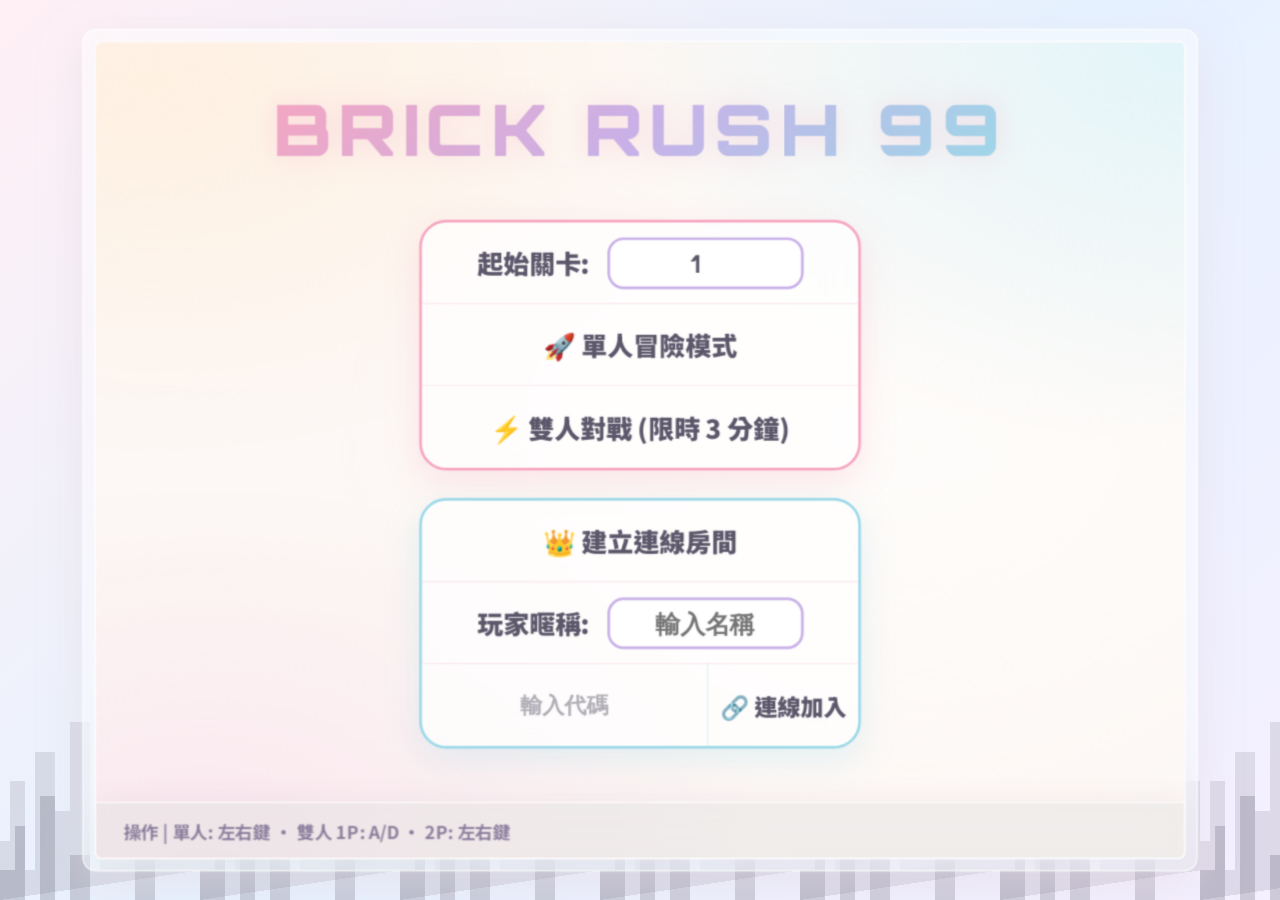
==== commit bc823217: "1" ====
--- a/backup/index.html
+++ b/backup/index.html
@@ -5,11 +5,11 @@
     <meta
       name="viewport"
       content="width=device-width, initial-scale=1.0, maximum-scale=1.0, user-scalable=no" />
-    <title>BM Brick Breaker Unlimited</title>
+    <title>BRICK RUSH 99</title>
 
     <!-- 新增 PWA 相關 meta 與 manifest -->
     <link rel="manifest" href="manifest.json" />
-    <meta name="theme-color" content="#1e1b4b" />
+    <meta name="theme-color" content="#F6A6C1" />
     <meta name="apple-mobile-web-app-capable" content="yes" />
     <meta
       name="apple-mobile-web-app-status-bar-style"
@@ -20,14 +20,17 @@
       @import url("https://fonts.googleapis.com/css2?family=Orbitron:wght@600;800;900&family=Noto+Sans+TC:wght@500;700;900&display=swap");
 
       body {
+        /* 加上這行防止 Safari 下拉更新與彈性滑動 */
+        overscroll-behavior: none;
         margin: 0;
-        background: rgba(
-          30,
-          27,
-          75,
-          0.35
-        ) !important; /* 原本是深藍漸層，radial-gradient(circle at center, #1e1b4b 0%, #09090b 100%);*/
-        color: #f8fafc;
+        /* 馬卡龍明亮漸層底色 */
+        background:
+                      /* 1. 最上層：像素城市剪影 (利用 SVG 繪製，設定靠下對齊並水平重複) */
+          url("data:image/svg+xml,%3Csvg xmlns='http://www.w3.org/2000/svg' viewBox='0 0 200 100' preserveAspectRatio='none' shape-rendering='crispEdges'%3E%3Cpath fill='rgba(93, 87, 107, 0.15)' d='M0,100 v-20 h10 v-20 h15 v30 h10 v-40 h20 v20 h15 v-30 h20 v50 h10 v-20 h20 v10 h15 v-40 h25 v30 h15 v-10 h25 v30 Z' /%3E%3Cpath fill='rgba(93, 87, 107, 0.25)' d='M0,100 v-10 h15 v-15 h10 v25 h15 v-35 h15 v40 h15 v-20 h20 v30 h10 v-15 h15 v10 h20 v-25 h20 v30 h15 v-10 h30 v25 Z' /%3E%3C/svg%3E")
+            bottom left / 200px 33vh repeat-x,
+          /* 2. 底層：原本的馬卡龍明亮漸層底色 */
+          linear-gradient(135deg, #fff0f5 0%, #e6f2ff 50%, #f5f0ff 100%) !important;
+        color: #5d576b; /* 改為深紫灰色以確保在亮底上清晰可見 */
         display: flex;
         justify-content: center;
         align-items: center;
@@ -45,23 +48,17 @@
         position: relative;
         border-radius: 10px;
         padding: 8px;
-        background: rgb(255, 255, 255);
+        /* 改為半透明白底毛玻璃 */
+        background: rgba(255, 255, 255, 0.4);
         backdrop-filter: blur(16px);
+        border: 1px solid rgba(255, 255, 255, 0.7);
+        box-shadow: 0 10px 30px rgba(230, 215, 225, 0.5);
         flex-shrink: 0;
       }
-
       canvas {
-        background: linear-gradient(
-          135deg,
-          #ffeaea,
-          #fff4e6,
-          #e6f7ff,
-          #f0fff0,
-          #fff0f0
-        );
         border-radius: 12px;
-        border: 1px solid rgba(255, 255, 255, 0.08);
-        box-shadow: inset 0 0 40px rgba(0, 0, 0, 0.9);
+        border: 2px solid rgba(255, 255, 255, 0.8);
+        box-shadow: 0 0 20px rgba(246, 166, 193, 0.3); /* 改用柔和粉色陰影 */
         display: none;
       }
 
@@ -78,8 +75,8 @@
         pointer-events: none;
       }
       /* =========================================
-   單人/連線模式專屬：水平狀態列佈局
-   ========================================= */
+               單人/連線模式專屬：水平狀態列佈局
+               ========================================= */
       body.single-layout #status {
         justify-content: center;
         gap: 20px;
@@ -119,11 +116,8 @@
         display: none;
       }
       .stat-card {
-        background: linear-gradient(
-          135deg,
-          rgba(255, 245, 245, 0.5),
-          rgba(255, 240, 240, 0.1)
-        );
+        background: rgba(255, 255, 255, 0.75);
+        border: 1px solid rgba(255, 255, 255, 0.9);
         border-radius: 12px;
         padding: 8px 18px;
         display: flex;
@@ -131,9 +125,7 @@
         align-items: center;
         gap: 8px;
         min-width: 160px;
-        box-shadow:
-          0 8px 20px rgba(0, 0, 0, 0.4),
-          inset 0 1px 0 rgba(255, 255, 255, 0.2);
+        box-shadow: 0 4px 15px rgba(230, 215, 225, 0.4);
         backdrop-filter: blur(8px);
       }
 
@@ -142,16 +134,17 @@
         font-size: 15px;
         font-weight: 800;
         letter-spacing: 1.5px;
-        color: #f472b6;
+        color: #8a7e9c; /* 加深確保清楚 */
         white-space: nowrap;
+        text-shadow: none;
       }
 
       .stat-value {
         font-family: "Orbitron", sans-serif;
         font-size: 24px;
         font-weight: 900;
-        color: #f8fafc;
-        text-shadow: 0 0 10px rgba(244, 114, 182, 0.6);
+        color: #5d576b; /* 加深確保清楚 */
+        text-shadow: none;
         white-space: nowrap;
       }
 
@@ -166,10 +159,10 @@
       .score-bar {
         width: 120px;
         height: 8px;
-        background: rgba(0, 0, 0, 0.4);
+        background: rgba(230, 220, 235, 0.8);
         border-radius: 4px;
         overflow: hidden;
-        border: 1px solid rgba(255, 255, 255, 0.05);
+        border: 1px solid rgba(255, 255, 255, 0.9);
         flex-shrink: 0;
         display: none;
       }
@@ -178,10 +171,10 @@
         width: 120px;
         height: 6px;
         margin-top: 4px;
-        background: rgba(0, 0, 0, 0.4);
+        background: rgba(230, 220, 235, 0.8);
         border-radius: 3px;
         overflow: hidden;
-        border: 1px solid rgba(255, 255, 255, 0.05);
+        border: 1px solid rgba(255, 255, 255, 0.9);
         flex-shrink: 0;
       }
 
@@ -202,58 +195,133 @@
       .life-heart {
         width: 20px;
         height: 20px;
-        background: url('data:image/svg+xml;utf8,<svg xmlns="http://www.w3.org/2000/svg" viewBox="0 0 24 24" fill="%23f472b6"><path d="M12 21.35l-1.45-1.32C5.4 15.36 2 12.28 2 8.5 2 5.42 4.42 3 7.5 3c1.74 0 3.41.81 4.5 2.09C13.09 3.81 14.76 3 16.5 3 19.58 3 22 5.42 22 8.5c0 3.78-3.4 6.86-8.55 11.54L12 21.35z"/></svg>')
+        background: url('data:image/svg+xml;utf8,<svg xmlns="http://www.w3.org/2000/svg" viewBox="0 0 24 24" fill="%23F6A6C1"><path d="M12 21.35l-1.45-1.32C5.4 15.36 2 12.28 2 8.5 2 5.42 4.42 3 7.5 3c1.74 0 3.41.81 4.5 2.09C13.09 3.81 14.76 3 16.5 3 19.58 3 22 5.42 22 8.5c0 3.78-3.4 6.86-8.55 11.54L12 21.35z"/></svg>')
           center/contain no-repeat;
-        filter: drop-shadow(0 0 8px rgba(244, 114, 182, 0.7));
-      }
-      /* 高級感毛玻璃半透明說明框 */
-      #cheat-info {
-        position: relative;
-        bottom: auto;
-        left: auto;
-        width: auto;
-        padding: 8px 22px;
-        background: rgba(255, 255, 255, 0.12);
-        border-radius: 30px;
+        filter: drop-shadow(0 0 8px rgba(246, 166, 193, 0.62));
+      }
+
+      /* =========================================
+                     首頁底部毛玻璃狀態列
+                     ========================================= */
+      #bottom-status-bar {
+        position: absolute;
+        bottom: 0;
+        left: 0;
+        right: 0;
+        height: 40px;
+        background: rgba(225, 225, 225, 0.45);
         backdrop-filter: blur(12px);
         -webkit-backdrop-filter: blur(12px);
-        color: rgba(255, 255, 255, 0.9);
+        border-top: 1px solid rgba(255, 255, 255, 0.9);
+        border-radius: 0 0 4px 4px; /* 貼合 overlay 圓角 */
+        display: flex;
+        justify-content: space-between;
+        align-items: center;
+        padding: 0 20px;
+        box-shadow: 0 -4px 15px rgba(230, 215, 225, 0.3);
+        z-index: 250; /* 確保在選單上方 */
+        font-family: "Noto Sans TC", sans-serif;
+      }
+
+      /* 調整操作說明融入狀態列 */
+      #cheat-info {
+        color: #8a7e9c;
         font-size: 13px;
-        text-align: center;
-        letter-spacing: 0.5px;
-        font-weight: 600;
+        font-weight: 700;
+        letter-spacing: 0px;
         white-space: nowrap;
+        margin: 0;
+        padding: 0;
+        background: none;
+        border: none;
+        backdrop-filter: none;
+      }
+
+      /* 將連線狀態與倒數計時整合到右側 */
+      #status-right-group {
+        display: flex;
+        align-items: center;
+        gap: 15px;
+      }
+
+      #room-status {
+        font-size: 13px;
+        font-weight: bold;
+        text-align: right;
+        margin: 0;
+        display: none;
+      }
+
+      #lobby-countdown {
+        font-size: 14px;
+        color: #d96c8e;
+        font-weight: 900;
+        margin: 0;
+        display: none;
+        animation: pulseText 1s infinite alternate;
+      }
+
+      @keyframes pulseText {
+        from {
+          opacity: 0.8;
+          transform: scale(1);
+        }
+        to {
+          opacity: 1;
+          transform: scale(1.05);
+        }
       }
 
       #overlay {
         position: absolute;
         inset: 8px;
         background:
-          linear-gradient(rgba(10, 5, 20, 0.6), rgba(25, 10, 35, 0.7)),
-          url("assets/babymonster/logo.png") center/cover no-repeat;
+          radial-gradient(
+            ellipse 70% 60% at 5% 5%,
+            rgba(255, 240, 224, 0.9),
+            transparent 75%
+          ),
+          radial-gradient(
+            ellipse 70% 65% at 100% 0%,
+            rgba(224, 245, 250, 0.9),
+            transparent 75%
+          ),
+          radial-gradient(
+            ellipse 70% 60% at 10% 100%,
+            rgba(250, 230, 238, 0.9),
+            transparent 75%
+          ),
+          radial-gradient(
+            ellipse 70% 65% at 75% 50%,
+            rgba(255, 253, 251, 0.95),
+            transparent 75%
+          ),
+          #fdf8f5; /* 明亮柔和底 */
+
         display: flex;
         flex-direction: column;
         justify-content: center;
         align-items: center;
         z-index: 100;
         border-radius: 5px;
-        border: 1px solid rgba(236, 72, 153, 0.15);
+        border: 1px solid rgba(255, 255, 255, 0.8);
+        overflow: hidden; /* 確保底部狀態列不會超出圓角 */
       }
 
       #overlay h1 {
         font-family: "Orbitron", "Noto Sans TC", sans-serif;
         font-size: 52px;
         font-weight: 900;
-        margin-top: 0px !important; /* 縮小下邊距，讓說明框緊鄰標題 */
+        margin-top: -50px !important; /* 縮小下邊距，讓說明框緊鄰標題 */
         background: linear-gradient(
           135deg,
-          #f472b6 0%,
-          #c084fc 50%,
-          #818cf8 100%
+          #f6a6c1 0%,
+          #c9b1e8 50%,
+          #9dd9e8 100%
         );
         -webkit-background-clip: text;
         -webkit-text-fill-color: transparent;
-        filter: drop-shadow(0 0 30px rgba(244, 114, 182, 0.5));
+        filter: drop-shadow(0 0 10px rgba(246, 166, 193, 0.3));
         letter-spacing: 5px;
         max-width: 100%;
         text-align: center;
@@ -266,12 +334,12 @@
         font-size: 19px;
         font-weight: 900;
         cursor: pointer;
-        background: rgba(255, 255, 255, 0.15);
+        background: rgba(255, 255, 255, 0.8);
         backdrop-filter: blur(12px);
         -webkit-backdrop-filter: blur(12px);
-        border: 1px solid rgba(180, 210, 255, 0.4);
-        color: #ffffff;
-        text-shadow: 0 2px 4px rgba(0, 0, 0, 0.6);
+        border: 2px solid #f6a6c1;
+        color: #5d576b;
+        text-shadow: none;
         border-radius: 14px;
         transition: all 0.3s cubic-bezier(0.4, 0, 0.2, 1);
         margin: 10px;
@@ -281,19 +349,15 @@
         min-width: 280px;
         white-space: nowrap;
 
-        box-shadow:
-          0 8px 32px 0 rgba(0, 0, 0, 0.3),
-          inset 0 0 10px rgba(255, 255, 255, 0.05);
+        box-shadow: 0 8px 20px rgba(246, 166, 193, 0.2);
         letter-spacing: 1.5px;
       }
 
       .btn:hover {
-        background: rgba(255, 255, 255, 0.25);
-        border-color: rgba(180, 210, 255, 0.8);
+        background: rgba(255, 255, 255, 0.95);
+        border-color: #f6a6c1;
         transform: translateY(-3px) scale(1.02);
-        box-shadow:
-          0 12px 40px 0 rgba(0, 0, 0, 0.4),
-          inset 0 0 15px rgba(255, 255, 255, 0.1);
+        box-shadow: 0 12px 30px rgba(246, 166, 193, 0.3);
       }
 
       .input-level {
@@ -302,17 +366,17 @@
         font-size: 18px;
         font-weight: bold;
         border-radius: 14px;
-        background: rgba(255, 255, 255, 0.15);
-        border: 1px solid rgba(180, 210, 255, 0.4);
-        color: #ffffff;
+        background: rgba(255, 255, 255, 0.8);
+        border: 2px solid #c9b1e8;
+        color: #5d576b;
         width: 100px;
         text-align: center;
         outline: none;
-        box-shadow: inset 0 2px 10px rgba(0, 0, 0, 0.2);
+        box-shadow: inset 0 2px 10px rgba(201, 177, 232, 0.15);
       }
       .input-level:focus {
-        border-color: rgba(180, 210, 255, 0.8);
-        background: rgba(255, 255, 255, 0.25);
+        border-color: #c9b1e8;
+        background: rgba(255, 255, 255, 0.95);
       }
 
       /* 專屬馬卡龍選單按鈕 (底色與外框交換) */
@@ -331,7 +395,7 @@
         box-sizing: border-box;
 
         /* 按鈕底色半透毛玻璃效果 */
-        background: rgba(255, 255, 255, 0.1);
+        background: rgba(255, 255, 255, 0.8);
         backdrop-filter: blur(12px);
         -webkit-backdrop-filter: blur(12px);
 
@@ -339,54 +403,42 @@
         border: 2px solid;
 
         transition: all 0.3s cubic-bezier(0.4, 0, 0.2, 1);
-        color: #ffffff; /* 白字在暗色系毛玻璃中最清晰 */
+        color: #5d576b; /* 白底使用深灰確保清晰 */
         margin: 0;
         white-space: nowrap;
       }
 
       .menu-item-macaron:hover {
         transform: translateY(-4px) scale(1.02);
-        background: rgba(255, 255, 255, 0.2);
+        background: rgba(255, 255, 255, 0.95);
       }
 
       /* 外框改為馬卡龍色系，並加上同色系內外發光 */
       .macaron-yellow {
-        border-color: #fde047;
-        text-shadow: 0 0 8px rgba(253, 224, 71, 0.6);
-        box-shadow:
-          0 8px 32px rgba(0, 0, 0, 0.3),
-          inset 0 0 15px rgba(253, 224, 71, 0.2);
+        border-color: #f6d98b;
+        text-shadow: none;
+        box-shadow: 0 8px 25px rgba(246, 217, 139, 0.3);
       }
       .macaron-yellow:hover {
-        box-shadow:
-          0 14px 28px rgba(0, 0, 0, 0.4),
-          inset 0 0 25px rgba(253, 224, 71, 0.5);
+        box-shadow: 0 12px 30px rgba(246, 217, 139, 0.4);
       }
 
       .macaron-pink {
-        border-color: #f472b6;
-        text-shadow: 0 0 8px rgba(244, 114, 182, 0.6);
-        box-shadow:
-          0 8px 32px rgba(0, 0, 0, 0.3),
-          inset 0 0 15px rgba(244, 114, 182, 0.2);
+        border-color: #f6a6c1;
+        text-shadow: none;
+        box-shadow: 0 8px 25px rgba(246, 166, 193, 0.3);
       }
       .macaron-pink:hover {
-        box-shadow:
-          0 14px 28px rgba(0, 0, 0, 0.4),
-          inset 0 0 25px rgba(244, 114, 182, 0.5);
+        box-shadow: 0 12px 30px rgba(246, 166, 193, 0.4);
       }
 
       .macaron-blue {
-        border-color: #7dd3fc;
-        text-shadow: 0 0 8px rgba(125, 211, 252, 0.6);
-        box-shadow:
-          0 8px 32px rgba(0, 0, 0, 0.3),
-          inset 0 0 15px rgba(125, 211, 252, 0.2);
+        border-color: #9dd9e8;
+        text-shadow: none;
+        box-shadow: 0 8px 25px rgba(157, 217, 232, 0.3);
       }
       .macaron-blue:hover {
-        box-shadow:
-          0 14px 28px rgba(0, 0, 0, 0.4),
-          inset 0 0 25px rgba(125, 211, 252, 0.5);
+        box-shadow: 0 12px 30px rgba(157, 217, 232, 0.4);
       }
 
       /* 輸入框一併調整成半透底、馬卡龍黃色外框 */
@@ -396,24 +448,24 @@
         font-size: 18px;
         font-weight: bold;
         border-radius: 12px;
-        background: rgba(255, 255, 255, 0.1);
-        border: 2px solid #fde047;
-        color: #ffffff;
+        background: rgba(255, 255, 255, 0.8);
+        border: 2px solid #f6d98b;
+        color: #5d576b;
         width: 80px;
         text-align: center;
         outline: none;
-        box-shadow: inset 0 2px 6px rgba(0, 0, 0, 0.2);
+        box-shadow: inset 0 2px 6px rgba(246, 217, 139, 0.15);
         transition: all 0.2s;
       }
       .input-level-macaron:focus {
-        background: rgba(255, 255, 255, 0.25);
-        border-color: #fef08a;
+        background: rgba(255, 255, 255, 0.95);
+        border-color: #f9e9b5;
         box-shadow: 0 0 10px rgba(253, 224, 71, 0.4);
       }
 
       #loading {
         font-size: 18px;
-        color: #f8bbd0;
+        color: #d96c8e;
         letter-spacing: 1px;
       }
 
@@ -431,17 +483,18 @@
         align-items: center;
         gap: 10px;
         width: 100%;
+        margin-top: 40px;
       }
       .ranking-container {
-        background: rgba(0, 0, 0, 0.65);
-        border: 1px solid rgba(255, 255, 255, 0.2);
+        background: rgba(255, 255, 255, 0.85);
+        border: 2px solid #f6a6c1;
         border-radius: 12px;
         padding: 12px 24px;
         width: 320px;
         max-height: 220px; /* 限制高度，超過可滾動 */
         overflow-y: auto;
         margin-top: 16px;
-        box-shadow: inset 0 0 15px rgba(0, 0, 0, 0.5);
+        box-shadow: 0 4px 15px rgba(246, 166, 193, 0.2);
       }
 
       /* 優化計分板配色，提高辨識度 */
@@ -450,15 +503,15 @@
         justify-content: space-between;
         align-items: center;
         padding: 10px 16px;
-        border-bottom: 1px solid rgba(255, 255, 255, 0.15);
+        border-bottom: 1px solid rgba(246, 166, 193, 0.3);
         font-family: "Noto Sans TC", sans-serif;
         font-size: 16px;
         font-weight: 700;
-        color: #ffffff; /* 強制白字 */
-        background: rgba(255, 255, 255, 0.05); /* 加上微亮底色 */
+        color: #5d576b; /* 改為深灰色確保清晰 */
+        background: rgba(255, 255, 255, 0.6);
       }
       .ranking-item:nth-child(even) {
-        background: rgba(255, 255, 255, 0.02);
+        background: rgba(255, 255, 255, 0.8);
       }
 
       .ranking-item:last-child {
@@ -466,7 +519,7 @@
       }
       .trophy {
         font-size: 64px;
-        filter: drop-shadow(0 0 20px rgba(0, 240, 255, 0.6));
+        filter: drop-shadow(0 0 10px rgba(246, 217, 139, 0.5));
         animation: bounce 1.5s infinite;
       }
 
@@ -484,7 +537,7 @@
         font-family: "Orbitron", "Noto Sans TC", sans-serif;
         font-size: 42px;
         font-weight: 800;
-        text-shadow: 0 0 15px currentColor;
+        text-shadow: none;
         letter-spacing: 3px;
       }
 
@@ -492,14 +545,14 @@
         font-family: "Orbitron", sans-serif;
         font-size: 36px;
         font-weight: 800;
-        color: #fff;
-        text-shadow: 0 0 10px rgba(255, 255, 255, 0.5);
+        color: #5d576b;
+        text-shadow: none;
       }
 
       .vs-score {
         font-family: "Orbitron", sans-serif;
         font-size: 24px;
-        color: rgba(255, 255, 255, 0.7);
+        color: #7a728a;
       }
 
       .vbtn-solo,
@@ -536,10 +589,10 @@
         text-align: center;
         font-family: "Orbitron", sans-serif;
         font-size: 14px;
-        font-weight: 800;
+        font-weight: 900;
         letter-spacing: 1.5px;
-        text-shadow: 0 0 8px currentColor;
-        opacity: 0.9;
+        text-shadow: 0 0 4px rgba(255, 255, 255, 0.8); /* 亮底加白光，或用深色文字 */
+        opacity: 1;
       }
 
       .vbtn-solo .btn,
@@ -552,7 +605,7 @@
         flex-shrink: 0;
         padding: 0;
         margin: 0;
-        color: #ffffff;
+        color: #5d576b;
         font-weight: 900;
         font-size: 28px;
         width: 70px;
@@ -564,14 +617,12 @@
         justify-content: center;
         border-radius: 50%;
         aspect-ratio: 1 / 1;
-        background: rgba(255, 255, 255, 0.15);
-        border: 2px solid rgba(255, 255, 255, 0.3);
+        background: rgba(255, 255, 255, 0.8);
+        border: 2px solid #c9b1e8;
         backdrop-filter: blur(8px);
         -webkit-backdrop-filter: blur(8px);
-        box-shadow:
-          0 6px 16px rgba(0, 0, 0, 0.4),
-          inset 0 1px 0 rgba(255, 255, 255, 0.2);
-        opacity: 0.8;
+        box-shadow: 0 4px 10px rgba(201, 177, 232, 0.3);
+        opacity: 0.9;
         transition:
           background 0.15s ease,
           transform 0.1s ease,
@@ -580,17 +631,20 @@
       }
       .vbtn-solo .btn.pressed,
       .vbtn-group .btn.pressed {
-        background: rgba(255, 255, 255, 0.4);
-        color: #fff;
-        border-color: rgba(255, 255, 255, 0.8);
+        background: rgba(255, 255, 255, 0.95);
+        color: #5d576b;
+        border-color: #f6a6c1;
         opacity: 1;
         transform: scale(0.92);
-        box-shadow: 0 0 20px rgba(255, 255, 255, 0.5);
+        box-shadow: 0 0 15px rgba(246, 166, 193, 0.4);
       }
 
       /* Online Battle UI */
       body.online-battle-mode #game {
         margin-bottom: 10px;
+      }
+      body.online-battle-mode .score-bar {
+        display: none !important;
       }
       #game-wrap.online-battle-layout {
         width: min(1060px, 96vw);
@@ -626,16 +680,16 @@
         gap: 10px;
       }
       .bottom-opponent-tag {
-        background: rgba(9, 9, 11, 0.85);
-        border: 1px solid rgba(192, 132, 252, 0.5);
+        background: rgba(255, 255, 255, 0.9);
+        border: 2px solid #c9b1e8;
         border-radius: 8px;
         padding: 8px 16px;
         font-family: "Orbitron", "Noto Sans TC", sans-serif;
         font-size: 14px;
         font-weight: 900;
-        color: #fff;
+        color: #5d576b;
         white-space: nowrap;
-        box-shadow: 0 4px 12px rgba(0, 0, 0, 0.5);
+        box-shadow: 0 4px 10px rgba(201, 177, 232, 0.2);
       }
 
       /* 確保縮圖卡片樣式正確套用 */
@@ -644,15 +698,15 @@
         padding: 8px;
         box-sizing: border-box;
         border-radius: 10px;
-        border: 1px solid rgb(219, 198, 209) !important; /* 馬卡龍粉色邊框 */
+        border: 2px solid #c9b1e8 !important; /* 馬卡龍紫色邊框 */
         background: rgba(255, 255, 255, 0.85) !important; /* 改為半透明白底 */
         backdrop-filter: blur(8px);
         max-width: 150px;
         max-height: 150px;
       }
       .online-opponent.eliminated {
-        opacity: 0.4;
-        filter: grayscale(1);
+        opacity: 0.5;
+        filter: grayscale(0.8);
       }
       .online-opponent-head {
         display: flex;
@@ -663,16 +717,16 @@
         font-size: 12px;
         font-weight: 900;
         margin-bottom: 6px;
-        color: #1e1b4b !important; /* 標題文字改為深藍色，確保高對比清晰度 */
+        color: #5d576b !important; /* 確保高對比清晰度 */
       }
       .online-mini {
         display: block;
         width: 100%;
         aspect-ratio: 4/3; /* 自動維持比例 */
         height: auto;
-        background: #09090b;
+        background: #fdf4f6;
         border-radius: 6px;
-        border: 1px solid rgba(255, 255, 255, 0.12);
+        border: 1px solid rgba(255, 255, 255, 0.9);
       }
       #online-attack-status {
         display: none;
@@ -683,13 +737,14 @@
         z-index: 300;
         padding: 8px 16px;
         border-radius: 999px;
-        background: rgba(9, 9, 11, 0.8);
-        border: 1px solid rgba(253, 224, 71, 0.55);
-        color: #fde047;
+        background: rgba(255, 255, 255, 0.95);
+        border: 2px solid #f6d98b;
+        color: #d4a373; /* 偏深的黃/橘確保清晰 */
         font-weight: 900;
         font-size: 14px;
         pointer-events: none;
         white-space: nowrap;
+        box-shadow: 0 4px 10px rgba(246, 217, 139, 0.3);
       }
       #online-blind {
         display: none;
@@ -697,24 +752,47 @@
         inset: 16px;
         z-index: 280;
         border-radius: 12px;
-        background:
-          radial-gradient(
-            circle at center,
-            rgba(255, 255, 255, 0.16),
-            rgba(244, 114, 182, 0.5)
-          ),
-          url("assets/babymonster/logo.png") center/70% auto no-repeat;
-        opacity: 0.78;
+        /* 移除 logo 圖片，保留粉色漸層底 */
+        background: radial-gradient(
+          circle at center,
+          rgba(255, 255, 255, 0.4),
+          rgba(246, 166, 193, 0.85)
+        );
+
+        /* 新增：強烈的毛玻璃模糊，讓對手完全看不清球在哪 */
+        backdrop-filter: blur(12px);
+        -webkit-backdrop-filter: blur(12px);
+
+        opacity: 0.85;
         pointer-events: none;
         animation: onlineBlindPulse 0.45s infinite alternate;
       }
+
+      /* 利用虛擬元素直接在正中央產生文字，完全不需要改 HTML */
+      #online-blind::after {
+        content: "⚠ VISION LOST";
+        position: absolute;
+        top: 50%;
+        left: 50%;
+        transform: translate(-50%, -50%);
+        font-family: "Orbitron", sans-serif;
+        font-size: 42px;
+        font-weight: 900;
+        color: #fffdfb;
+        text-shadow:
+          0 0 20px #e0576b,
+          0 0 40px #e0576b;
+        white-space: nowrap;
+        letter-spacing: 3px;
+      }
+
       @keyframes onlineBlindPulse {
         from {
-          opacity: 0.62;
+          opacity: 0.7;
           transform: scale(1);
         }
         to {
-          opacity: 0.82;
+          opacity: 0.95;
           transform: scale(1.025);
         }
       }
@@ -724,10 +802,10 @@
       }
       @keyframes onlineEnergyPulse {
         from {
-          filter: drop-shadow(0 0 2px #fde047);
+          filter: drop-shadow(0 0 2px #f6d98b);
         }
         to {
-          filter: drop-shadow(0 0 14px #fde047);
+          filter: drop-shadow(0 0 14px #f6d98b);
         }
       }
       @media (max-width: 1100px) {
@@ -752,8 +830,8 @@
         }
       }
       /* =========================================
-   1. 首頁選單群組化排版 (無間隙設計)
-   ========================================= */
+               1. 首頁選單群組化排版 (無間隙設計)
+               ========================================= */
       .menu-group {
         width: 320px;
         display: flex;
@@ -761,21 +839,17 @@
         border-radius: 20px;
         overflow: hidden;
         border: 2px solid;
-        background: rgba(255, 255, 255, 0.1);
+        background: rgba(255, 255, 255, 0.7);
         backdrop-filter: blur(12px);
         -webkit-backdrop-filter: blur(12px);
       }
       .menu-group-top {
-        border-color: #f472b6;
-        box-shadow:
-          0 8px 32px rgba(0, 0, 0, 0.3),
-          inset 0 0 15px rgba(244, 114, 182, 0.2);
+        border-color: #f6a6c1;
+        box-shadow: 0 8px 25px rgba(246, 166, 193, 0.25);
       }
       .menu-group-bottom {
-        border-color: #7dd3fc;
-        box-shadow:
-          0 8px 32px rgba(0, 0, 0, 0.3),
-          inset 0 0 15px rgba(125, 211, 252, 0.2);
+        border-color: #9dd9e8;
+        box-shadow: 0 8px 25px rgba(157, 217, 232, 0.25);
       }
       .menu-group-item {
         width: 100%;
@@ -786,8 +860,8 @@
         gap: 12px;
         background: transparent;
         border: none;
-        border-bottom: 1px solid rgba(255, 255, 255, 0.2);
-        color: #fff;
+        border-bottom: 1px solid rgba(246, 166, 193, 0.2);
+        color: #5d576b;
         font-family: "Noto Sans TC", sans-serif;
         font-size: 19px;
         font-weight: 900;
@@ -801,7 +875,7 @@
         border-bottom: none;
       }
       button.menu-group-item:hover {
-        background: rgba(255, 255, 255, 0.15);
+        background: rgba(255, 255, 255, 0.85);
       }
       div.menu-group-item {
         cursor: default;
@@ -809,9 +883,9 @@
 
       .menu-group-item input[type="number"],
       .menu-group-item input[type="text"]:not(#room-code-input) {
-        background: rgba(0, 0, 0, 0.3);
-        border: 1px solid rgba(255, 255, 255, 0.2);
-        color: #fff;
+        background: rgba(255, 255, 255, 0.8);
+        border: 2px solid #c9b1e8;
+        color: #5d576b;
         font-family: "Orbitron", sans-serif;
         font-size: 18px;
         font-weight: bold;
@@ -823,9 +897,9 @@
         transition: all 0.3s;
       }
       .menu-group-item input:focus {
-        background: rgba(0, 0, 0, 0.5);
-        border-color: rgba(255, 255, 255, 0.6);
-        box-shadow: 0 0 10px rgba(255, 255, 255, 0.2);
+        background: rgba(255, 255, 255, 0.95);
+        border-color: #f6a6c1;
+        box-shadow: 0 0 10px rgba(246, 166, 193, 0.3);
       }
 
       /* 左右分割的輸入框與按鈕 */
@@ -839,22 +913,22 @@
         height: 100%;
         border-radius: 0;
         border: none;
-        border-right: 1px solid rgba(255, 255, 255, 0.2);
+        border-right: 1px solid rgba(157, 217, 232, 0.3);
         background: transparent;
         text-transform: uppercase;
         font-family: "Orbitron", sans-serif;
         font-size: 16px;
         font-weight: bold;
-        color: #fff;
+        color: #5d576b;
         text-align: center;
         outline: none;
       }
       .menu-group-item.split input::placeholder {
         text-transform: none;
-        color: rgba(255, 255, 255, 0.5);
+        color: rgba(93, 87, 107, 0.48);
       }
       .menu-group-item.split input:focus {
-        background: rgba(255, 255, 255, 0.1);
+        background: rgba(255, 255, 255, 0.85);
       }
 
       .menu-group-item.split button {
@@ -863,7 +937,7 @@
         height: 100%;
         background: transparent;
         border: none;
-        color: #fff;
+        color: #5d576b;
         font-family: "Noto Sans TC", sans-serif;
         font-size: 17px;
         font-weight: 900;
@@ -879,19 +953,19 @@
         margin: 0;
       }
       .menu-group-item.split button:hover {
-        background: rgba(255, 255, 255, 0.15);
+        background: rgba(255, 255, 255, 0.85);
       }
 
       /* =========================================
-   2. 多人連線大廳網格排版 (支援 99 人與捲軸)
-   ========================================= */
+               2. 多人連線大廳網格排版 (支援 99 人與捲軸)
+               ========================================= */
       #player-list {
         display: grid !important;
         grid-template-columns: repeat(3, 1fr);
         /* 加入這行，讓網格項目強制靠上方緊密排列 */
         align-content: start !important;
         gap: 8px;
-        background: rgba(0, 0, 0, 0.65) !important;
+        background: rgba(255, 255, 255, 0.75) !important;
         padding: 16px !important;
 
         width: 100%;
@@ -900,8 +974,8 @@
         max-height: 215px; /* 超過 4 列觸發捲軸 */
         overflow-y: auto;
         margin-bottom: 20px;
-        border: 1px solid rgba(192, 132, 252, 0.5) !important;
-        box-shadow: inset 0 0 20px rgba(0, 0, 0, 0.8);
+        border: 2px solid #c9b1e8 !important;
+        box-shadow: 0 4px 15px rgba(201, 177, 232, 0.2);
         box-sizing: border-box;
       }
 
@@ -913,7 +987,7 @@
         background: transparent;
       }
       #player-list::-webkit-scrollbar-thumb {
-        background: rgba(255, 255, 255, 0.3);
+        background: rgba(201, 177, 232, 0.5);
         border-radius: 3px;
       }
 
@@ -925,9 +999,9 @@
         justify-content: space-between;
         align-items: center;
         border-radius: 8px;
-        background: rgba(255, 255, 255, 0.06);
-        border: 1px solid rgba(255, 255, 255, 0.1);
-        color: #fff;
+        background: rgba(255, 255, 255, 0.7);
+        border: 1px solid rgba(201, 177, 232, 0.5);
+        color: #5d576b;
         box-sizing: border-box;
         height: 35px;
       }
@@ -1011,7 +1085,6 @@
           width: auto !important; /* 解除固定寬度限制 */
           padding: 6px !important;
           margin: 0 !important;
-          
         }
 
         /* 4. 畫布隨寬度自動等比放大 */
@@ -1025,26 +1098,51 @@
           top: calc(100% + 16px) !important;
         }
       }
+      #rotate-prompt {
+        display: none;
+        position: fixed;
+        inset: 0;
+        background: rgba(255, 255, 255, 0.95);
+        backdrop-filter: blur(10px);
+        z-index: 99999;
+        justify-content: center;
+        align-items: center;
+        flex-direction: column;
+        font-size: 28px;
+        font-weight: 900;
+        color: #e0576b;
+        text-align: center;
+        line-height: 1.5;
+      }
+
+      /* 精準判定 iPad/平板：橫向、觸控設備、且橫向時高度仍大於 600px */
+      @media (orientation: landscape) and (min-height: 600px) and (hover: none) {
+        body.online-battle-mode #rotate-prompt {
+          display: flex;
+        }
+      }
     </style>
   </head>
   <body>
+    <div id="rotate-prompt">
+      📱<br />請將設備轉為直向<br />以顯示完整對戰畫面
+    </div>
     <div id="vbtn-solo-left" class="vbtn-solo"><div class="btn">◀</div></div>
     <div id="vbtn-solo-right" class="vbtn-solo"><div class="btn">▶</div></div>
 
     <div id="vbtn-p1-group" class="vbtn-group">
-      <span class="vbtn-group-label" style="color: #f472b6">1P</span>
+      <span class="vbtn-group-label" style="color: #d96c8e">1P</span>
       <div class="btn">◀</div>
       <div class="btn">▶</div>
     </div>
     <div id="vbtn-p2-group" class="vbtn-group">
-      <span class="vbtn-group-label" style="color: #38bdf8">2P</span>
+      <span class="vbtn-group-label" style="color: #5fa8d3">2P</span>
       <div class="btn">◀</div>
       <div class="btn">▶</div>
     </div>
     <div id="wrap" style="width: 800px; height: 600px">
       <div id="overlay">
-        <div id="cheat-info">單人: 方向鍵 | 雙人 1P: A/D, 2P: 方向鍵</div>
-        <h1 id="title">BM Brick Breaker</h1>
+        <h1 id="title">BRICK RUSH 99</h1>
 
         <div id="loading">正在載入遊戲資源...</div>
         <div
@@ -1096,16 +1194,6 @@
         </div>
         <!-- menu-btns 結束標籤 -->
 
-        <!-- 用來顯示房間代碼與等待狀態的文字 -->
-        <div
-          id="room-status"
-          style="
-            color: #fde047;
-            font-weight: bold;
-            margin-top: 10px;
-            text-align: center;
-            display: none;
-          "></div>
         <!-- 新增的大廳與準備畫面 -->
         <div
           id="lobby-screen"
@@ -1116,28 +1204,20 @@
             width: 100%;
             z-index: 200;
           ">
-          <div style="font-size: 16px; color: #94a3b8; margin-bottom: 4px">
+          <div style="font-size: 16px; color: #7a728a; margin-bottom: 4px">
             多人連線大廳
           </div>
           <h2
             style="
-              color: #fde047;
+              color: #dda15e;
               font-family: &quot;Orbitron&quot;;
               font-size: 28px;
               margin-bottom: 10px;
             ">
-            房間代碼: <span id="lobby-code" style="color: #fff"></span>
+            房間代碼: <span id="lobby-code" style="color: #5d576b"></span>
           </h2>
 
-          <div
-            id="player-list"
-            style="
-              background: rgba(0, 0, 0, 0.6);
-              padding: 15px 30px;
-              min-width: 280px;
-              margin-bottom: 20px;
-              border: 1px solid #c084fc;
-            ">
+          <div id="player-list">
             <!-- JS 會在這裡動態列出所有玩家 -->
           </div>
 
@@ -1147,17 +1227,16 @@
             onclick="toggleReady()">
             準備完成
           </button>
-
-          <div
-            id="lobby-countdown"
-            style="
-              font-size: 15px;
-              color: #f43f5e;
-              font-weight: bold;
-              margin-top: 2px;
-              display: none;
-            ">
-            遊戲將在 10 秒後開始...
+        </div>
+
+        <!-- 底部狀態列 -->
+        <div id="bottom-status-bar">
+          <div id="cheat-info">
+            操作 | 單人: 左右鍵 · 雙人 1P: A/D · 2P: 左右鍵
+          </div>
+          <div id="status-right-group">
+            <div id="room-status"></div>
+            <div id="lobby-countdown">10s...</div>
           </div>
         </div>
       </div>
@@ -1168,9 +1247,9 @@
           <div style="display: flex; gap: 8px; align-items: center">
             <span
               class="stat-label"
-              style="color: #fde047; font-size: 16px"
+              style="color: #dda15e; font-size: 16px"
               id="p1-rank"></span>
-            <span class="stat-label" id="p1-label" style="color: #f472b6"
+            <span class="stat-label" id="p1-label" style="color: #d96c8e"
               >1P <span class="stat-value" id="p1-score">0</span></span
             >
           </div>
@@ -1179,7 +1258,7 @@
             <div
               id="p1-width-bar"
               class="score-fill"
-              style="background: #f472b6; width: 100%"></div>
+              style="background: #f6a6c1; width: 100%"></div>
           </div>
           <!-- 能量條與愛心...保持原樣 -->
           <div class="energy-bar" id="p1-energy-wrap">
@@ -1187,7 +1266,7 @@
               id="p1-energy-bar"
               class="energy-fill"
               style="
-                background: linear-gradient(90deg, #f472b6, #c084fc);
+                background: linear-gradient(90deg, #f6a6c1, #c9b1e8);
                 width: 0%;
               "></div>
           </div>
@@ -1195,27 +1274,31 @@
         </div>
         <div
           class="stat-card center-card"
-          style="background: rgba(30, 27, 75, 0.85); border-color: #ffb3c6">
+          style="
+            background: rgba(255, 255, 255, 0.85);
+            border: 2px solid #f2c1d1;
+            box-shadow: 0 4px 15px rgba(246, 166, 193, 0.2);
+          ">
           <div
             style="display: flex; flex-direction: column; align-items: center"
             id="timer-container">
-            <span class="stat-label" style="color: #fde047">TIME</span>
+            <span class="stat-label" style="color: #dda15e">TIME</span>
             <span id="timer-txt" class="stat-value">03:00</span>
           </div>
           <div
             style="
               width: 1px;
               height: 40px;
-              background: rgba(255, 255, 255, 0.2);
+              background: rgba(246, 166, 193, 0.5);
             "></div>
           <div
             style="display: flex; flex-direction: column; align-items: center">
-            <span class="stat-label" style="color: #fff">LEVEL</span>
+            <span class="stat-label" style="color: #7a728a">LEVEL</span>
             <span id="level-txt" class="stat-value">1</span>
           </div>
         </div>
         <div class="stat-card" id="p2-card">
-          <span class="stat-label" style="color: #38bdf8"
+          <span class="stat-label" style="color: #5fa8d3"
             >2P <span class="stat-value" id="p2-score">0</span></span
           >
 
@@ -1223,14 +1306,14 @@
             <div
               id="p2-width-bar"
               class="score-fill"
-              style="background: #38bdf8; width: 100%"></div>
+              style="background: #9dd9e8; width: 100%"></div>
           </div>
           <div class="energy-bar" id="p2-energy-wrap">
             <div
               id="p2-energy-bar"
               class="energy-fill"
               style="
-                background: linear-gradient(90deg, #38bdf8, #818cf8);
+                background: linear-gradient(90deg, #9dd9e8, #a9b8e8);
                 width: 0%;
               "></div>
           </div>
@@ -1287,15 +1370,80 @@
       };
 
       const loaded = {};
-      const bgImages = [];
-      for (let i = 1; i <= 24; i++) {
-        // 假設你的圖片一樣放在 assets/babymonster/ 資料夾下
-        bgImages.push(`assets/babymonster/bm_${i}.jpg`);
-      }
-
-      // 新增一個變數，用來記住「當前這關」抽到的背景圖
-      let currentBgKey = "";
-
+      // ========================================
+      // 程式化關卡背景
+      // 每一關都會隨機產生不同的柔和馬卡龍漸層
+      // ========================================
+
+      let currentBg = null;
+
+      const BG_PALETTES = [
+        {
+          name: "Pink Sky",
+          colors: ["#F06FAE", "#FF9F7A", "#7CCBE8", "#D99BEA"],
+        },
+
+        {
+          name: "Baby Blue",
+          colors: ["#55BCE5", "#7ED8EA", "#F27FAE", "#B39BE8"],
+        },
+
+        {
+          name: "Lavender Dream",
+          colors: ["#A985DC", "#D58BCB", "#72BFE5", "#F09AB8"],
+        },
+
+        {
+          name: "Mint Dream",
+          colors: ["#58C99A", "#83DDB5", "#69C5E5", "#E88EBA"],
+        },
+
+        {
+          name: "Lemon Candy",
+          colors: ["#E8C83F", "#FF9F68", "#6EC8E5", "#DD8EC5"],
+        },
+
+        {
+          name: "Candy Pop",
+          colors: ["#EF6FA8", "#62C2E8", "#65D2A2", "#A98AE0"],
+        },
+      ];
+
+      function createRandomBackground() {
+        // 隨機選一個完整主題
+        const palette =
+          BG_PALETTES[Math.floor(Math.random() * BG_PALETTES.length)];
+
+        // 每一關固定使用 4 個主要色彩
+        const positions = [
+          { x: 0.05, y: 0.05 },
+          { x: 0.95, y: 0.05 },
+          { x: 0.05, y: 0.95 },
+          { x: 0.95, y: 0.9 },
+        ];
+
+        const glow = [];
+
+        for (let i = 0; i < 4; i++) {
+          glow.push({
+            color: palette.colors[i],
+
+            // 固定在四個角落附近
+            x: positions[i].x,
+            y: positions[i].y,
+
+            // ⭐ 比原本小很多
+            radius: 0.32 + Math.random() * 0.1,
+          });
+        }
+
+        return {
+          // ⭐ 不要再使用幾乎白色的底
+          base: "#F4EDE7",
+
+          glow,
+        };
+      }
       function loadAll() {
         const jobs = [];
         for (const [k, src] of Object.entries(IMG)) {
@@ -1320,23 +1468,7 @@
             );
           });
         }
-        for (const src of bgImages) {
-          jobs.push(
-            new Promise((res) => {
-              const im = new Image();
-              im.src = src;
-              const done = (img) => {
-                loaded[src] = img;
-                res();
-              };
-              im.onload = () => done(im);
-              im.onerror = () => done(null);
-              setTimeout(() => {
-                if (!loaded[src]) done(null);
-              }, 8000);
-            }),
-          );
-        }
+
         for (const [k, s] of Object.entries(SND)) {
           const a = new Audio(s);
           a.volume = 0.5;
@@ -1447,13 +1579,13 @@
         particles = [],
         floatTexts = [];
       const MEMBERS = [
-        { name: "AHYEON", color: "#ec4899", light: "#f472b6" },
-        { name: "RUKA", color: "#a855f7", light: "#c084fc" },
-        { name: "CHIQUITA", color: "#eab308", light: "#fde047" },
-        { name: "ASA", color: "#06b6d4", light: "#38bdf8" },
+        { name: "AHYEON", color: "#ec4899", light: "#F6A6C1" },
+        { name: "RUKA", color: "#a855f7", light: "#C9B1E8" },
+        { name: "CHIQUITA", color: "#eab308", light: "#F6D98B" },
+        { name: "ASA", color: "#06b6d4", light: "#9DD9E8" },
         { name: "RAMI", color: "#10b981", light: "#34d399" },
         { name: "PHARITA", color: "#f97316", light: "#fb923c" },
-        { name: "RORA", color: "#f43f5e", light: "#fb7185" },
+        { name: "RORA", color: "#E79AAA", light: "#fb7185" },
       ];
 
       function lightenColor(color, factor) {
@@ -1481,8 +1613,7 @@
         bricks = [];
         drops = [];
         boss.active = false;
-        // 👉 新增這行：從背景陣列中隨機抽出一張
-        currentBgKey = bgImages[Math.floor(Math.random() * bgImages.length)];
+        currentBg = createRandomBackground();
         boss.bullets = [];
         levelTxt.textContent = lv >= 5 ? `∞ ${lv}` : lv;
 
@@ -1647,7 +1778,7 @@
           life: 2.5,
           x: cv.width / 2,
           y: cv.height / 2,
-          c: "#f43f5e",
+          c: "#D96C8E",
           big: true,
         });
       }
@@ -1701,7 +1832,7 @@
               life: 1,
               x: cv.width / 2,
               y: cv.height / 2,
-              c: "#fde047",
+              c: "#DDA15E",
               big: true,
             });
           }
@@ -1716,7 +1847,7 @@
               life: 1.5,
               x: cv.width / 2,
               y: cv.height / 2,
-              c: "#fb7185",
+              c: "#E0576B",
               big: true,
             });
           }
@@ -1778,7 +1909,9 @@
         el.addEventListener("pointerup", release, { passive: false });
         el.addEventListener("pointercancel", release, { passive: false });
         el.addEventListener("pointerleave", release, { passive: false });
-
+        // 加入這兩行專門對付 iOS 觸控手勢
+        el.addEventListener("touchstart", press, { passive: false });
+        el.addEventListener("touchend", release, { passive: false });
         // 禁用右鍵選單
         el.addEventListener("contextmenu", (e) => e.preventDefault());
       }
@@ -1865,13 +1998,13 @@
           case "star":
             pl.score += 300;
             bricks = []; // ⭐ STAR POWER
-            burst(cv.width / 2, cv.height / 2, "#fde047");
+            burst(cv.width / 2, cv.height / 2, "#DDA15E");
             floatTexts.push({
               t: "⭐ STAR POWER +300! 全場清除",
               life: 2,
               x: cv.width / 2,
               y: cv.height / 2,
-              c: "#fde047",
+              c: "#DDA15E",
               big: true,
             });
             break;
@@ -1988,7 +2121,7 @@
                   dx: a * (1.5 + diffFactor * 0.2),
                   dy: bulletSpeed,
                   type: "orb",
-                  c: "#fb7185",
+                  c: "#E0576B",
                 });
               }
             }
@@ -2013,7 +2146,7 @@
                 && b.x < pl.x + pl.w
               ) {
                 boss.bullets.splice(i, 1);
-                burst(b.x, b.y, b.c || "#fb7185");
+                burst(b.x, b.y, b.c || "#E0576B");
                 if (onlineMode && pl === p1) {
                   // 線上模式沒有「重生」：Boss 擊殺即淘汰。
                   onlineFinishLocalElimination();
@@ -2025,7 +2158,7 @@
                     life: 1,
                     x: cv.width / 2,
                     y: pl.y - 30,
-                    c: "#fb7185",
+                    c: "#E0576B",
                   });
                   if (pl.lives <= 0) endGame();
                 } else {
@@ -2035,7 +2168,7 @@
                     life: 1.5,
                     x: pl.x + pl.w / 2,
                     y: pl.y - 30,
-                    c: "#fb7185",
+                    c: "#E0576B",
                   });
                 }
                 break; // 只打中一個玩家
@@ -2079,24 +2212,24 @@
               if (targetPl !== b.owner && mode === 2) {
                 targetPl.w = Math.max(targetPl.minW, targetPl.w - 25);
                 targetPl.shrinkFx = 0.6;
-                burst(b.x, targetPl.y, "#f472b6");
+                burst(b.x, targetPl.y, "#D96C8E");
                 floatTexts.push({
                   t: "接到對手球! 縮小",
                   life: 1,
                   x: b.x,
                   y: targetPl.y - 10,
-                  c: "#f472b6",
+                  c: "#D96C8E",
                 });
               } else if (targetPl === b.owner) {
                 if (targetPl.w < 120) {
                   targetPl.w = Math.min(120, targetPl.w + 15);
-                  burst(b.x, targetPl.y, "#38bdf8");
+                  burst(b.x, targetPl.y, "#5FA8D3");
                   floatTexts.push({
                     t: "回復!",
                     life: 0.8,
                     x: b.x,
                     y: targetPl.y - 10,
-                    c: "#38bdf8",
+                    c: "#5FA8D3",
                   });
                 }
                 if (mode === 2) {
@@ -2146,26 +2279,26 @@
               b.dy *= -1;
               boss.hp -= b.fire ? 20 : 10;
               boss.flashTimer = 0.15;
-              burst(b.x, b.y, "#ffffff");
+              burst(b.x, b.y, "#5D576B");
               floatTexts.push({
                 t: `-${b.fire ? 20 : 10}`,
                 life: 0.8,
                 x: b.x,
                 y: boss.y - 10,
-                c: "#ffffff",
+                c: "#5D576B",
               });
               sfx("hit");
 
               if (boss.hp <= 0) {
                 boss.active = false;
                 pl.score += 500;
-                burst(boss.x + boss.w / 2, boss.y + boss.h / 2, "#fde047");
+                burst(boss.x + boss.w / 2, boss.y + boss.h / 2, "#DDA15E");
                 floatTexts.push({
                   t: "BOSS DEFEATED! +500",
                   life: 2,
                   x: cv.width / 2,
                   y: boss.y,
-                  c: "#fde047",
+                  c: "#DDA15E",
                   big: true,
                 });
                 sfx("brk");
@@ -2218,7 +2351,7 @@
                     life: 1,
                     x: br.x,
                     y: br.y - 15,
-                    c: "#fde047",
+                    c: "#DDA15E",
                   });
                 } else {
                   pl.score += baseScore;
@@ -2271,7 +2404,7 @@
                 life: 1,
                 x: cv.width / 2,
                 y: cv.height - 60,
-                c: "#f472b6",
+                c: "#D96C8E",
               });
             } else {
               // 雙人對戰模式 (mode 2)
@@ -2287,7 +2420,7 @@
                 life: 1,
                 x: cv.width / 2,
                 y: cv.height - 60,
-                c: "#f472b6",
+                c: "#D96C8E",
               });
             }
           }
@@ -2380,31 +2513,185 @@
             life: 1.5,
             x: cv.width / 2,
             y: cv.height / 2 - 50,
-            c: "#38bdf8",
+            c: "#5FA8D3",
           });
         }
         if (onlineMode) onlineSendState(performance.now());
+      }
+
+      function drawGameBackground() {
+        if (!currentBg) {
+          currentBg = createRandomBackground();
+        }
+
+        // 基底色
+        ctx.fillStyle = currentBg.base;
+        ctx.fillRect(0, 0, cv.width, cv.height);
+
+        ctx.save();
+
+        // 柔和光暈
+        for (const g of currentBg.glow) {
+          const x = cv.width * g.x;
+          const y = cv.height * g.y;
+
+          const radius = Math.max(cv.width, cv.height) * g.radius;
+
+          const gradient = ctx.createRadialGradient(x, y, 0, x, y, radius);
+
+          gradient.addColorStop(0, hexToRgba(g.color, 0.95));
+
+          gradient.addColorStop(0.35, hexToRgba(g.color, 0.65));
+
+          gradient.addColorStop(0.75, hexToRgba(g.color, 0.25));
+
+          gradient.addColorStop(1, hexToRgba(g.color, 0));
+
+          ctx.fillStyle = gradient;
+          ctx.fillRect(0, 0, cv.width, cv.height);
+        }
+
+        // 中央白色柔光
+        const center = ctx.createRadialGradient(
+          cv.width * 0.58,
+          cv.height * 0.52,
+          0,
+          cv.width * 0.58,
+          cv.height * 0.52,
+          Math.max(cv.width, cv.height) * 0.65,
+        );
+
+        center.addColorStop(0, "rgba(255,255,255,0.4)");
+
+        center.addColorStop(0.45, "rgba(255,255,255,0.15)");
+
+        center.addColorStop(1, "rgba(255,255,255,0.0)");
+
+        const vignette = ctx.createRadialGradient(
+          cv.width / 2,
+          cv.height / 2,
+          Math.min(cv.width, cv.height) * 0.25,
+          cv.width / 2,
+          cv.height / 2,
+          Math.max(cv.width, cv.height) * 0.75,
+        );
+
+        vignette.addColorStop(0, "rgba(255, 255, 255, 0)");
+
+        vignette.addColorStop(0.65, "rgba(255, 255, 255, 0.1)");
+
+        vignette.addColorStop(1, "rgba(200, 180, 200, 0.20)");
+
+        ctx.fillStyle = vignette;
+        ctx.fillRect(0, 0, cv.width, cv.height);
+
+        // === 新增：黑色半透明遮罩 ===
+        ctx.fillStyle = "rgba(0, 0, 0, 0.05)"; // 0.4 是透明度，你可以改成 0.2 (較淡) 或 0.6 (較暗)
+        ctx.fillRect(0, 0, cv.width, cv.height);
+        // ========================
+
+        // ==========================================
+        // 新增：底部 1/3 雙層像素風格城市剪影 (含窗戶，每秒更新)
+        // ==========================================
+        const blockSize = 20; // 像素區塊大小
+
+        // 1. 每 1000 毫秒更新一次窗戶狀態，避免每秒 60 幀瘋狂閃爍
+        if (
+          !currentBg.cityLastUpdate
+          || performance.now() - currentBg.cityLastUpdate > 3000
+        ) {
+          currentBg.cityLastUpdate = performance.now();
+          currentBg.bgWindows = [];
+          currentBg.fgWindows = [];
+
+          let cols = Math.ceil(cv.width / blockSize) + 1;
+          for (let i = 0; i < cols; i++) {
+            // 背景窗戶狀態 (預留高度 12 層)
+            let bgCol = [];
+            for (let j = 0; j < 12; j++) bgCol.push(Math.random() > 0.8);
+            currentBg.bgWindows.push(bgCol);
+
+            // 前景窗戶狀態
+            let fgCol = [];
+            for (let j = 0; j < 12; j++) {
+              let active = Math.random() > 0.6;
+              fgCol.push({
+                left: active && Math.random() > 0.3,
+                right: active && Math.random() > 0.3,
+              });
+            }
+            currentBg.fgWindows.push(fgCol);
+          }
+        }
+
+        // 2. 後方建築層 (較高、顏色較淡)
+        const bgHeights = [
+          6, 8, 5, 9, 7, 4, 10, 6, 5, 8, 7, 4, 9, 5, 6, 8, 10, 5, 7, 6, 4, 8, 5,
+          9, 6, 7, 4, 10, 5, 6, 8, 5, 7, 9, 4, 6, 8, 5, 10, 7,
+        ];
+        for (let i = 0; i < cv.width / blockSize; i++) {
+          let blocks = bgHeights[i % bgHeights.length];
+          let h = blocks * blockSize;
+          let x = i * blockSize;
+          let y = cv.height - h;
+
+          ctx.fillStyle = "rgba(138, 126, 156, 0.15)";
+          ctx.fillRect(x, y, blockSize, h);
+
+          ctx.fillStyle = "rgba(255, 255, 255, 0.25)";
+          for (let j = 1; j < blocks - 1; j++) {
+            // 讀取快取的窗戶狀態
+            if (currentBg.bgWindows[i] && currentBg.bgWindows[i][j]) {
+              ctx.fillRect(x + 6, y + j * blockSize + 6, 8, 8);
+            }
+          }
+        }
+
+        // 3. 前方建築層 (較矮、顏色較深)
+        const fgHeights = [
+          3, 4, 2, 5, 3, 2, 6, 4, 3, 5, 2, 4, 3, 2, 5, 3, 6, 4, 2, 3, 5, 2, 4,
+          3, 6, 2, 4, 3, 5, 2, 4, 3, 6, 2, 5, 3, 4, 2, 6, 3,
+        ];
+        for (let i = 0; i < cv.width / blockSize; i++) {
+          let blocks = fgHeights[i % fgHeights.length];
+          let h = blocks * blockSize;
+          let x = i * blockSize;
+          let y = cv.height - h;
+
+          ctx.fillStyle = "rgba(93, 87, 107, 0.25)";
+          ctx.fillRect(x, y, blockSize, h);
+
+          ctx.fillStyle = "rgba(253, 224, 71, 0.35)";
+          for (let j = 1; j < blocks; j++) {
+            // 讀取快取的窗戶狀態
+            if (currentBg.fgWindows[i] && currentBg.fgWindows[i][j]) {
+              if (currentBg.fgWindows[i][j].left)
+                ctx.fillRect(x + 3, y + j * blockSize + 6, 4, 8);
+              if (currentBg.fgWindows[i][j].right)
+                ctx.fillRect(x + 13, y + j * blockSize + 6, 4, 8);
+            }
+          }
+        }
+        // ==========================================
+
+        ctx.restore();
+      }
+
+      function hexToRgba(hex, alpha) {
+        const num = parseInt(hex.replace("#", ""), 16);
+
+        const r = (num >> 16) & 255;
+        const g = (num >> 8) & 255;
+        const b = num & 255;
+
+        return `rgba(${r}, ${g}, ${b}, ${alpha})`;
       }
 
       function draw() {
         ctx.clearRect(0, 0, cv.width, cv.height);
 
-        const bgKey = currentBgKey; /* 👉 改成直接讀取當前關卡的隨機背景 */
-        const bgImg = loaded[bgKey];
-        if (bgImg && bgImg.complete && bgImg.naturalWidth > 0) {
-          const iw = bgImg.naturalWidth,
-            ih = bgImg.naturalHeight;
-          const scale = Math.max(cv.width / iw, cv.height / ih);
-          const sw = cv.width / scale,
-            sh = cv.height / scale;
-          const sx = (iw - sw) / 2,
-            sy = (ih - sh) / 2;
-          ctx.save();
-          ctx.drawImage(bgImg, sx, sy, sw, sh, 0, 0, cv.width, cv.height);
-          ctx.fillStyle = "rgba(0, 0, 0, 0.25)";
-          ctx.fillRect(0, 0, cv.width, cv.height);
-          ctx.restore();
-        }
+        // ⭐ 程式化背景
+        drawGameBackground();
 
         // === 補回遺失的繪製磚塊邏輯 ===
         for (const b of bricks) {
@@ -2453,7 +2740,7 @@
           ctx.lineWidth = 3;
           ctx.strokeStyle = "rgba(0,0,0,0.85)";
           ctx.strokeText(name, b.x + b.w / 2, b.y + b.h / 2);
-          ctx.fillStyle = "#ffffff";
+          ctx.fillStyle = "#FFFDFB";
           ctx.fillText(name, b.x + b.w / 2, b.y + b.h / 2);
           ctx.restore();
         }
@@ -2465,12 +2752,12 @@
 
           // 獨立畫血條在最上方，不受平移影響
           let hpW = (Math.max(0, boss.hp) / boss.maxHp) * boss.w;
-          ctx.fillStyle = "rgba(0,0,0,0.4)";
+          ctx.fillStyle = "rgba(255,255,255,0.7)";
           ctx.fillRect(boss.x, boss.y - 20, boss.w, 8);
           // 血條使用馬卡龍粉/綠
-          ctx.fillStyle = boss.phase === 3 ? "#fb7185" : "#6ee7b7";
+          ctx.fillStyle = boss.phase === 3 ? "#E0576B" : "#2EB886";
           ctx.fillRect(boss.x, boss.y - 20, hpW, 8);
-          ctx.strokeStyle = "rgba(255,255,255,0.6)";
+          ctx.strokeStyle = "rgba(255,255,255,0.9)";
           ctx.lineWidth = 2;
           ctx.strokeRect(boss.x, boss.y - 20, boss.w, 8);
 
@@ -2496,19 +2783,19 @@
           // 定義馬卡龍配色變數
           let colorBody =
             boss.flashTimer > 0 ?
-              "#ffffff"
+              "#FFFDFB"
             : `hsl(${boss.parts.hueMain}, 85%, 82%)`;
           let strokeBody = `hsl(${boss.parts.hueMain}, 75%, 65%)`;
 
           let colorArmor =
             boss.flashTimer > 0 ?
-              "#ffffff"
+              "#FFFDFB"
             : `hsl(${boss.parts.hueArmor}, 85%, 80%)`;
           let strokeArmor = `hsl(${boss.parts.hueArmor}, 75%, 65%)`;
 
           let colorAcc =
             boss.flashTimer > 0 ?
-              "#ffffff"
+              "#FFFDFB"
             : `hsl(${boss.parts.hueAcc}, 85%, 75%)`;
           let strokeAcc = `hsl(${boss.parts.hueAcc}, 75%, 60%)`;
 
@@ -2624,9 +2911,9 @@
 
           // Core 核心發光
           let coreGlow =
-            boss.phase === 3 ? "#fb7185"
-            : boss.phase === 2 ? "#c084fc"
-            : "#38bdf8";
+            boss.phase === 3 ? "#E0576B"
+            : boss.phase === 2 ? "#C9B1E8"
+            : "#9DD9E8";
           ctx.fillStyle = colorAcc;
           ctx.strokeStyle = coreGlow;
           ctx.shadowColor = coreGlow;
@@ -2658,20 +2945,20 @@
             let bulletGlow =
               boss.phase === 3 ? "#fda4af"
               : boss.phase === 2 ? "#d8b4fe"
-              : "#7dd3fc";
+              : "#9DD9E8";
             ctx.fillStyle = b.c || bulletGlow;
             ctx.shadowColor = b.c || bulletGlow;
             ctx.shadowBlur = 10;
 
             if (b.type === "laser") {
               ctx.fillRect(b.x - 3, b.y - 10, 6, 20);
-              ctx.fillStyle = "#fff";
+              ctx.fillStyle = "#FFFDFB";
               ctx.fillRect(b.x - 1, b.y - 8, 2, 16);
             } else {
               ctx.beginPath();
               ctx.arc(b.x, b.y, 8, 0, Math.PI * 2);
               ctx.fill();
-              ctx.fillStyle = "#fff";
+              ctx.fillStyle = "#FFFDFB";
               ctx.beginPath();
               ctx.arc(b.x, b.y, 4, 0, Math.PI * 2);
               ctx.fill();
@@ -2725,15 +3012,15 @@
           ctx.fillStyle =
             d.type === "star" ?
               "rgba(253, 224, 71, 0.85)"
-            : "rgba(255,255,255,0.75)";
+            : "rgba(255,255,255,0.9)";
           ctx.fill();
-          ctx.strokeStyle = "rgba(0,0,0,0.25)";
+          ctx.strokeStyle = "rgba(0,0,0,0.15)";
           ctx.lineWidth = 2;
           ctx.stroke();
 
-          ctx.shadowColor = "#ffffff";
+          ctx.shadowColor = "#FFFDFB";
           ctx.shadowBlur = 6;
-          ctx.fillStyle = "#000000";
+          ctx.fillStyle = "#5D576B";
 
           ctx.beginPath();
           ctx.moveTo(-12, -6);
@@ -2832,13 +3119,13 @@
           ctx.translate(b.x, b.y);
 
           if (isP1) {
-            ctx.fillStyle = "#1e1b4b";
+            ctx.fillStyle = "#A89CB8";
             ctx.fillRect(-3, 0, 6, 12);
-            ctx.fillStyle = "#09090b";
+            ctx.fillStyle = "#8B7F9E";
             ctx.fillRect(-2, 11, 4, 2);
             const grad = ctx.createRadialGradient(-1, -4, 1, 0, -4, 8);
-            grad.addColorStop(0, "#ffffff");
-            grad.addColorStop(0.7, "#f8fafc");
+            grad.addColorStop(0, "#FFFDFB");
+            grad.addColorStop(0.7, "#FFFDFB");
             grad.addColorStop(1, "#cbd5e1");
             ctx.fillStyle = grad;
             ctx.beginPath();
@@ -2856,7 +3143,7 @@
             ctx.quadraticCurveTo(9, -5, 6, -8);
             ctx.fill();
           } else {
-            ctx.strokeStyle = "#38bdf8";
+            ctx.strokeStyle = "#9DD9E8";
             ctx.lineWidth = 1.5;
             ctx.beginPath();
             ctx.arc(0, 0, 9, 0, Math.PI * 2);
@@ -2875,7 +3162,7 @@
             ctx.lineTo(-3, -2);
             ctx.closePath();
             ctx.fill();
-            ctx.fillStyle = "#ffffff";
+            ctx.fillStyle = "#FFFDFB";
             ctx.beginPath();
             ctx.arc(0, 0, 2, 0, Math.PI * 2);
             ctx.fill();
@@ -2896,9 +3183,13 @@
           f.life -= 0.02;
           f.y -= 1;
           ctx.globalAlpha = f.life;
-          ctx.fillStyle = f.c || "#f472b6";
+          // 添加微光白邊讓字體更清晰
+          ctx.shadowColor = "rgba(255, 255, 255, 0.8)";
+          ctx.shadowBlur = 4;
+          ctx.fillStyle = f.c || "#D96C8E";
           ctx.font = f.big ? "bold 24px sans-serif" : "bold 18px sans-serif";
           ctx.fillText(f.t, f.x, f.y);
+          ctx.shadowBlur = 0;
         }
         ctx.globalAlpha = 1;
         floatTexts = floatTexts.filter((f) => f.life > 0);
@@ -2912,7 +3203,7 @@
             vx: (Math.random() - 0.5) * 10,
             vy: (Math.random() - 0.5) * 10,
             life: 1,
-            c: c || ["#f472b6", "#ec4899", "#ffffff"][i % 3],
+            c: c || ["#F6A6C1", "#F6D98B", "#9DD9E8"][i % 3], // 馬卡龍色爆破粒子
           });
       }
 
@@ -2966,37 +3257,37 @@
             p.alive === false ? "淘汰" : `#${p.rank || "?"}  ${p.score || 0}`;
         const x = c.getContext("2d");
         x.clearRect(0, 0, c.width, c.height);
-        x.fillStyle = "#0b0b12";
+        x.fillStyle = "#FDF4F6";
         x.fillRect(0, 0, c.width, c.height);
         x.save();
         x.scale(c.width / 800, c.height / 600);
         const g = x.createLinearGradient(0, 0, 800, 600);
-        g.addColorStop(0, "#1e1b4b");
-        g.addColorStop(1, "#09090b");
+        g.addColorStop(0, "#FDF4F6");
+        g.addColorStop(1, "#E6F3FA");
         x.fillStyle = g;
         x.fillRect(0, 0, 800, 600);
         for (const b of p.bricks || []) {
           if (b.hp <= 0) continue;
-          x.fillStyle = b.interference ? "#f43f5e" : "#c084fc";
+          x.fillStyle = b.interference ? "#E79AAA" : "#C9B1E8";
           x.globalAlpha = b.interference ? 0.9 : 0.65;
           x.fillRect(b.x, b.y, b.w || 72, b.h || 24);
         }
         x.globalAlpha = 1;
         if (p.paddle) {
-          x.fillStyle = "#38bdf8";
+          x.fillStyle = "#9DD9E8";
           x.fillRect(p.paddle.x, p.paddle.y, p.paddle.w, p.paddle.h);
         }
         if (p.ball) {
           x.beginPath();
-          x.fillStyle = "#fff";
+          x.fillStyle = "#5D576B";
           x.arc(p.ball.x, p.ball.y, p.ball.r || 8, 0, Math.PI * 2);
           x.fill();
         }
         x.restore();
         if (p.alive === false) {
-          x.fillStyle = "rgba(0,0,0,.55)";
+          x.fillStyle = "rgba(255,255,255,.65)";
           x.fillRect(0, 0, c.width, c.height);
-          x.fillStyle = "#fb7185";
+          x.fillStyle = "#E0576B";
           x.font = "900 26px sans-serif";
           x.textAlign = "center";
           x.fillText("ELIMINATED", c.width / 2, c.height / 2);
@@ -3053,7 +3344,7 @@
               spans[0].textContent = p.name || "玩家";
               spans[1].textContent =
                 p.alive === false ? "淘汰" : `#${index + 1}  ${p.score || 0}`;
-              spans[1].style.color = "#94a3b8";
+              spans[1].style.color = "#7A728A";
             }
 
             // 繪製畫布 (沿用舊版繪製邏輯)
@@ -3061,37 +3352,37 @@
             if (c) {
               const x = c.getContext("2d");
               x.clearRect(0, 0, c.width, c.height);
-              x.fillStyle = "#0b0b12";
+              x.fillStyle = "#FDF4F6";
               x.fillRect(0, 0, c.width, c.height);
               x.save();
               x.scale(c.width / 800, c.height / 600);
               const g = x.createLinearGradient(0, 0, 800, 600);
-              g.addColorStop(0, "#1e1b4b");
-              g.addColorStop(1, "#09090b");
+              g.addColorStop(0, "#FDF4F6");
+              g.addColorStop(1, "#E6F3FA");
               x.fillStyle = g;
               x.fillRect(0, 0, 800, 600);
               for (const b of p.bricks || []) {
                 if (b.hp <= 0) continue;
-                x.fillStyle = b.interference ? "#f43f5e" : "#c084fc";
+                x.fillStyle = b.interference ? "#E79AAA" : "#C9B1E8";
                 x.globalAlpha = b.interference ? 0.9 : 0.65;
                 x.fillRect(b.x, b.y, b.w || 72, b.h || 24);
               }
               x.globalAlpha = 1;
               if (p.paddle) {
-                x.fillStyle = "#38bdf8";
+                x.fillStyle = "#9DD9E8";
                 x.fillRect(p.paddle.x, p.paddle.y, p.paddle.w, p.paddle.h);
               }
               if (p.ball) {
-                x.fillStyle = "#fff";
+                x.fillStyle = "#5D576B";
                 x.beginPath();
                 x.arc(p.ball.x, p.ball.y, p.ball.r || 8, 0, Math.PI * 2);
                 x.fill();
               }
               x.restore();
               if (p.alive === false) {
-                x.fillStyle = "rgba(0,0,0,.55)";
+                x.fillStyle = "rgba(255,255,255,.65)";
                 x.fillRect(0, 0, c.width, c.height);
-                x.fillStyle = "#fb7185";
+                x.fillStyle = "#E0576B";
                 x.font = "900 26px sans-serif";
                 x.textAlign = "center";
                 x.fillText("ELIMINATED", c.width / 2, c.height / 2);
@@ -3185,7 +3476,7 @@
               interference: true,
             });
           }
-        burst(cv.width / 2, cv.height - 70, "#fb7185");
+        burst(cv.width / 2, cv.height - 70, "#E0576B");
       }
       function onlineReceiveAttack(d) {
         if (!onlineMode || onlineEliminated) return;
@@ -3217,7 +3508,7 @@
           onlineSpeedTimer = 3;
           onlineShowStatus(`⚡ ${name}：球速 ×1.5！`, 1600);
         }
-        burst(cv.width / 2, cv.height / 2, "#f472b6");
+        burst(cv.width / 2, cv.height / 2, "#D96C8E");
         if (onlineBlindEl)
           onlineBlindEl.style.display = onlineBlindTimer > 0 ? "block" : "none";
       }
@@ -3287,8 +3578,8 @@
           10,
         );
         level = isNaN(inputLv) || inputLv < 1 ? 1 : inputLv;
-        p1 = makePlayer("#f472b6", "#f9a8d4");
-        p2 = makePlayer("#38bdf8", "#7dd3fc");
+        p1 = makePlayer("#F6A6C1", "#f9a8d4");
+        p2 = makePlayer("#9DD9E8", "#9DD9E8");
         p1.lives = 3;
         p1.energy = 0;
         comboCount = 0;
@@ -3350,7 +3641,7 @@
             (p) =>
               `<div class="ranking-item">
         <span>#${p.rank || "?"} ${escapeHtml(p.name || "玩家")}</span>
-        <span style="color:#fde047; font-family:'Orbitron', sans-serif; font-weight:800;">${p.score || 0}</span>
+        <span style="color:#DDA15E; font-family:'Orbitron', sans-serif; font-weight:800;">${p.score || 0}</span>
       </div>`,
           )
           .join("");
@@ -3358,7 +3649,7 @@
         titleEl.innerHTML = `
     <div class="victory-screen">
       <div class="trophy">${won ? "🏆" : "💀"}</div>
-      <div class="victory-title" style="color:${won ? "#fde047" : "#fb7185"}">${won ? "VICTORY!" : "ELIMINATED"}</div>
+      <div class="victory-title" style="color:${won ? "#DDA15E" : "#E0576B"}">${won ? "VICTORY!" : "ELIMINATED"}</div>
       <div class="winner-score" style="font-size:24px;">${winner ? escapeHtml(winner.name || "玩家") + " 獲勝" : "對戰結束"}</div>
       <div class="ranking-container">${ranking}</div>
       <div class="vs-score" style="margin-top: 15px;">你的最終排名：#${me?.rank || "?"}</div>
@@ -3397,7 +3688,7 @@
           socket.emit("restartOnlineGame");
         }
 
-        titleEl.innerHTML = "BABYMONSTER";
+        titleEl.innerHTML = "BRICK RUSH 99";
         document.getElementById("lobby-screen").style.display = "flex";
         document.getElementById("room-status").style.display = "block";
       }
@@ -3417,7 +3708,7 @@
         }
 
         // 4. 切換回大廳畫面
-        titleEl.innerHTML = "BABYMONSTER";
+        titleEl.innerHTML = "BRICK RUSH 99";
         document.getElementById("lobby-screen").style.display = "flex";
         document.getElementById("room-status").style.display = "block";
       }
@@ -3474,8 +3765,8 @@
         );
         level = isNaN(inputLv) || inputLv < 1 ? 1 : inputLv;
 
-        p1 = makePlayer("#f472b6", "#f9a8d4");
-        p2 = makePlayer("#38bdf8", "#7dd3fc");
+        p1 = makePlayer("#F6A6C1", "#f9a8d4");
+        p2 = makePlayer("#9DD9E8", "#9DD9E8");
         comboCount = 0;
 
         const p2Card = document.getElementById("p2-card");
@@ -3512,36 +3803,47 @@
         if (mode === 2) {
           if (p1.score > p2.score) {
             msg = `<div class="victory-screen">
-        <div class="trophy">🏆</div>
-        <div class="victory-title" style="color:#f472b6">1P (BABYMONSTER) 獲勝！</div>
-        <div class="winner-score">得分: ${p1.score}</div>
-        <div class="vs-score">vs ${p2.score}</div>
-      </div>`;
+  <div class="trophy">🏆</div>
+  <div class="victory-title" style="color:#D96C8E">1P (BABYMONSTER) 獲勝！</div>
+  <div class="winner-score">得分: ${p1.score}</div>
+  <div class="vs-score">vs ${p2.score}</div>
+  <button class="menu-item-macaron macaron-pink" style="margin-top:20px;" onclick="backToMainMenu()">返回首頁</button>
+</div>`;
           } else if (p2.score > p1.score) {
             msg = `<div class="victory-screen">
-        <div class="trophy">🏆</div>
-        <div class="victory-title" style="color:#38bdf8">2P 獲勝！</div>
-        <div class="winner-score">得分: ${p2.score}</div>
-        <div class="vs-score">vs ${p1.score}</div>
-      </div>`;
+  <div class="trophy">🏆</div>
+  <div class="victory-title" style="color:#5FA8D3">2P 獲勝！</div>
+  <div class="winner-score">得分: ${p2.score}</div>
+  <div class="vs-score">vs ${p1.score}</div>
+  <button class="menu-item-macaron macaron-blue" style="margin-top:20px;" onclick="backToMainMenu()">返回首頁</button>
+</div>`;
           } else {
             msg = `<div class="victory-screen">
-        <div class="trophy">🤝</div>
-        <div class="victory-title" style="color:#fff">平手！</div>
-        <div class="winner-score">${p1.score} : ${p2.score}</div>
-      </div>`;
+  <div class="trophy">🤝</div>
+  <div class="victory-title" style="color:#5D576B">平手！</div>
+  <div class="winner-score">${p1.score} : ${p2.score}</div>
+  <button class="menu-item-macaron macaron-yellow" style="margin-top:20px;" onclick="backToMainMenu()">返回首頁</button>
+</div>`;
           }
         } else {
           msg = `<div class="victory-screen">
-      <div class="winner-score" style="color:#f472b6; font-size:48px;">最終得分: ${p1.score}</div>
-      <div class="vs-score">剩餘生命: ${Math.max(0, p1.lives)}</div>
-    </div>`;
+  <div class="winner-score" style="color:#D96C8E; font-size:48px;">最終得分: ${p1.score}</div>
+  <div class="vs-score">剩餘生命: ${Math.max(0, p1.lives)}</div>
+  <button class="menu-item-macaron macaron-pink" style="margin-top:20px;" onclick="backToMainMenu()">返回首頁</button>
+</div>`;
         }
         titleEl.innerHTML = msg;
-        menuBtns.style.display = "flex";
+        menuBtns.style.display = "none"; // 改為 none，隱藏起始選單
         overlay.style.display = "flex";
         cv.style.display = "none";
         document.getElementById("status").style.display = "none";
+      }
+
+      function backToMainMenu() {
+        // 恢復預設的標題
+        titleEl.innerHTML = "BRICK RUSH 99";
+        // 重新顯示首頁的選單群組
+        menuBtns.style.display = "flex";
       }
 
       function sfx(name) {
@@ -3654,7 +3956,7 @@
         roomStatusEl.style.color =
           type === "error" ? "#fb7185"
           : type === "success" ? "#34d399"
-          : "#fde047";
+          : "#DDA15E"; /* 馬卡龍暖黃/橘 */
       }
 
       function resetLobbyUI() {
@@ -3756,7 +4058,7 @@
         // 沒人時顯示置中提示
         if (!list.length) {
           playerListEl.innerHTML =
-            '<div style="grid-column: 1 / -1; text-align:center; color:#94a3b8; padding: 20px;">等待玩家加入…</div>';
+            '<div style="grid-column: 1 / -1; text-align:center; color:#7A728A; padding: 20px;">等待玩家加入…</div>';
           return;
         }
 
@@ -3766,11 +4068,11 @@
             const me = p.id === socket.id;
             const host = p.host ? "👑" : "";
             const name = escapeHtml(p.name || `玩家 ${index + 1}`);
-            const statusColor = p.ready ? "#34d399" : "#94a3b8";
+            const statusColor = p.ready ? "#2EB886" : "#A39EAD";
             const statusIcon = p.ready ? "✔" : "⋯";
 
             return `
-      <div class="lobby-player-item" style="border-color: ${me ? "#fde047" : "rgba(255,255,255,.1)"}; box-shadow: ${me ? "0 0 8px rgba(253,224,71,0.3)" : "none"};">
+      <div class="lobby-player-item" style="border-color: ${me ? "#DDA15E" : "rgba(201, 177, 232, 0.5)"}; box-shadow: ${me ? "0 0 10px rgba(221, 161, 94, 0.4)" : "none"};">
         <span style="font-weight:700; white-space:nowrap; overflow:hidden; text-overflow:ellipsis; max-width:110px;">
           ${host} ${name}
         </span>
@@ -3834,7 +4136,9 @@
           }
           if (state?.status === "countdown" && state.countdown > 0) {
             countdownEl.style.display = "block";
-            countdownEl.innerText = `🔥 遊戲將在 ${state.countdown} 秒後開始... 🔥`;
+            countdownEl.innerText = `🔥 遊戲將在 ${state.countdown} 秒後開始...`;
+            // 當開始倒數時，隱藏一般的連線狀態文字，避免重疊
+            if (roomStatusEl) roomStatusEl.style.display = "none";
           }
         }
 
@@ -3861,7 +4165,8 @@
       socket.on("countdown", (time) => {
         if (!countdownEl) return;
         countdownEl.style.display = "block";
-        countdownEl.innerText = `🔥 遊戲將在 ${time} 秒後開始... 🔥`;
+        countdownEl.innerText = `🔥 遊戲將在 ${time} 秒後開始...`;
+        if (roomStatusEl) roomStatusEl.style.display = "none";
       });
 
       socket.on("cancelCountdown", (message) => {
